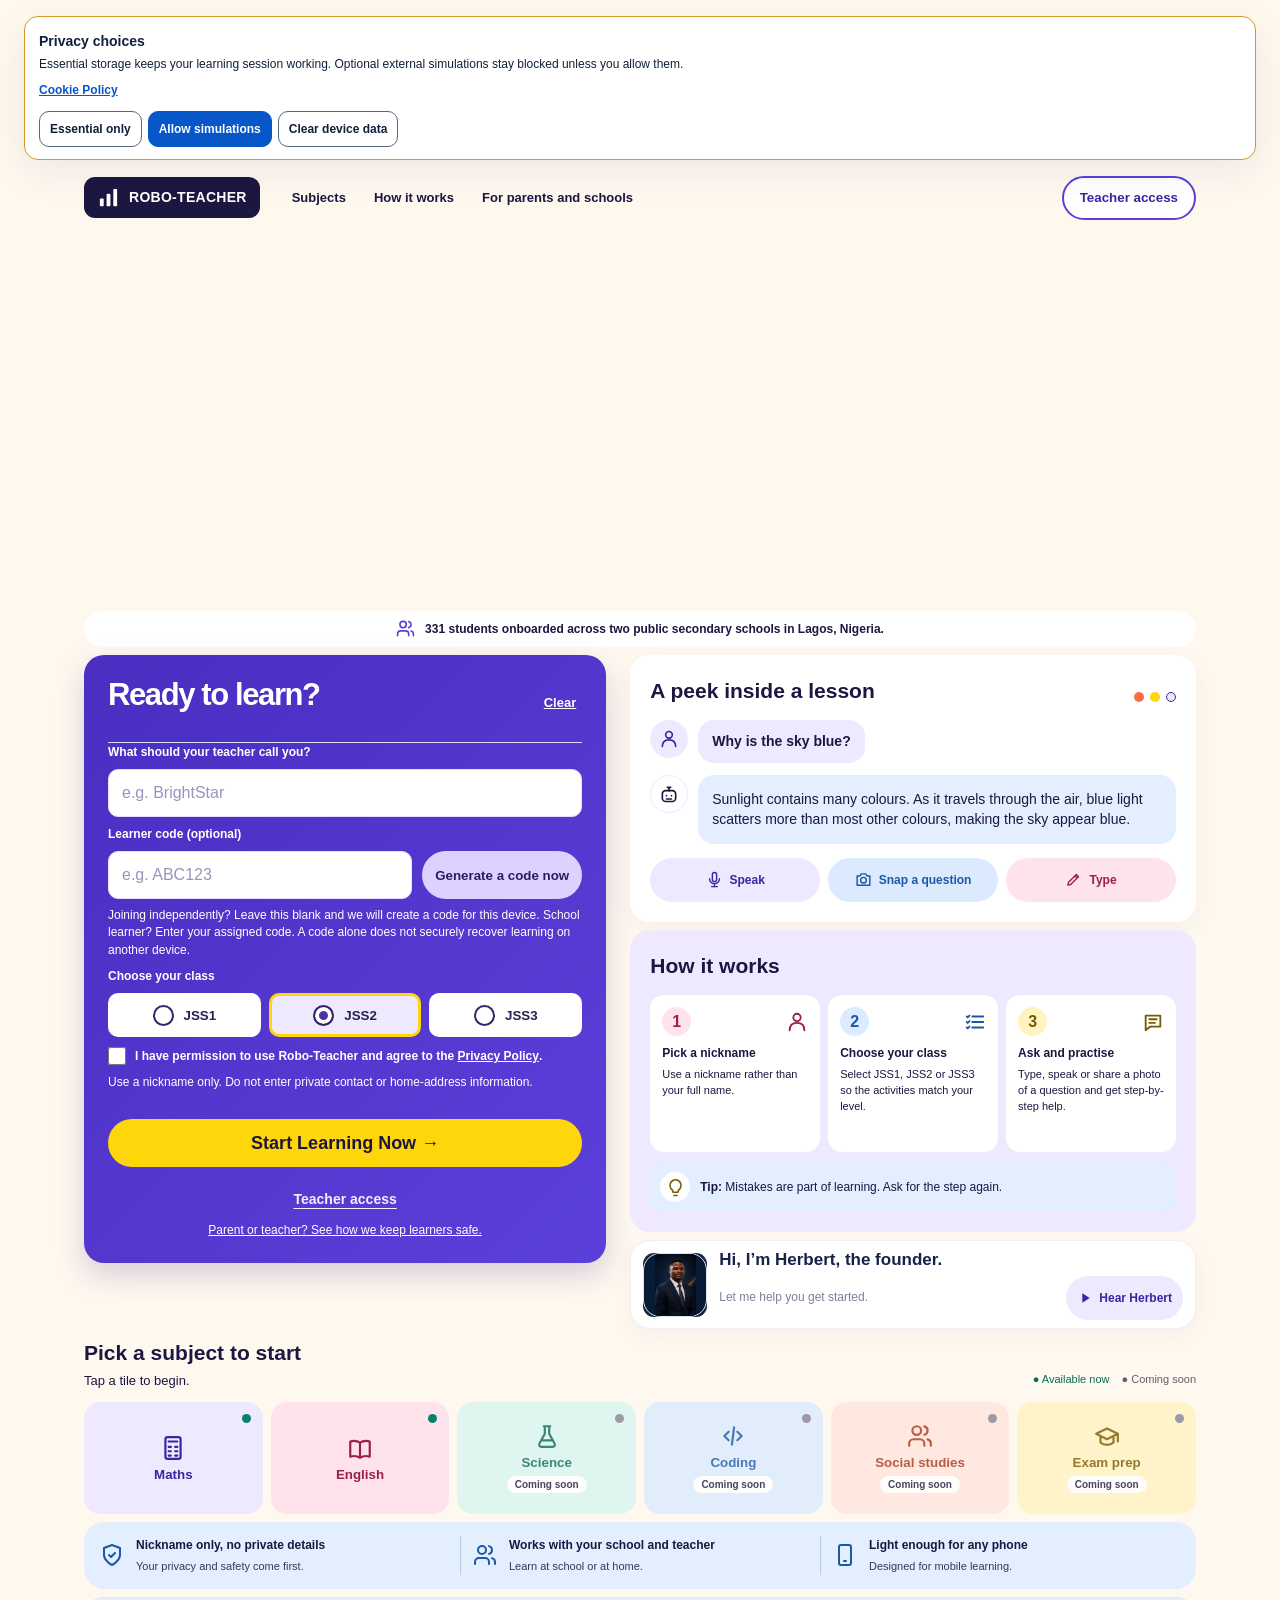
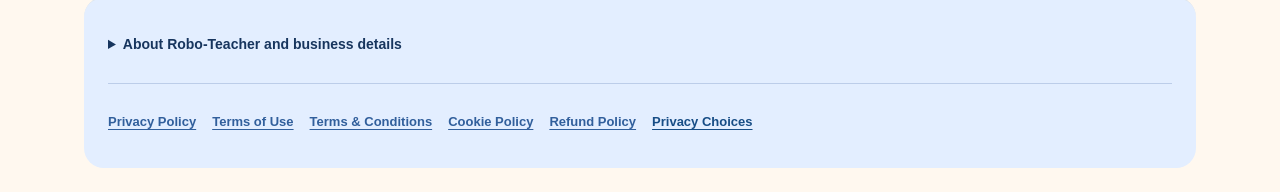
==== classroom/index.html @ 8363b8ec "Expose teacher portrait visibility and voice status to assistive technology" ====
<!doctype html>
<html lang="en">
<head>
  <meta charset="utf-8" />
  <meta name="viewport" content="width=device-width,initial-scale=1" />
  <title>Robo-Teacher Classroom</title>
  <link rel="stylesheet" href="/classroom/styles.css?v=20261116-maths-gesture-topics" />
  <link rel="stylesheet" href="/classroom/classroom2.css?v=20261030-mobile-classroom1" />
  <link rel="stylesheet" href="/classroom/pitch-edition.css?v=20261028-12" />
  <link rel="stylesheet" href="/classroom/option1-landing.css?v=20261030-classroom-screen1" />
</head>
<body>
  <main class="app-shell">
    <header class="brandbar">
      <div class="brandmark" aria-label="Robo-Teacher logo">
        <img class="brand-logo" src="/classroom/assets/robo-teacher-logo.png" alt="Robo-Teacher — AI-Powered Learning for Everyone" />
        <div class="pitch-header-copy"><small>Welcome</small><strong>Your personal<br>AI teacher</strong></div>
      </div>
      <span class="version">Your personal AI classroom</span>
    </header>

    <section id="welcome" class="screen welcome-screen">
      <nav class="new-nav" aria-label="Main navigation"><div class="r1-nav-left"><a class="new-brand" href="#welcome"><svg viewBox="0 0 24 24" width="16" height="16" fill="none" stroke="currentColor" stroke-width="2" stroke-linecap="round" stroke-linejoin="round" aria-hidden="true"><rect x="3" y="13" width="4" height="8" rx="1" fill="white" stroke="none"/><rect x="10" y="8" width="4" height="13" rx="1" fill="white" stroke="none"/><rect x="17" y="3" width="4" height="18" rx="1" fill="white" stroke="none"/></svg><span>ROBO-TEACHER</span></a><div class="new-links"><a href="#subjects">Subjects</a><a href="#how-it-works">How it works</a><a href="#family-safety">For parents and schools</a></div></div><button type="button" id="newTeacherAccess">Teacher access</button></nav>
      <div class="welcome-intro approved-banner-only">
        <picture class="approved-multilingual-banner">
          <source media="(max-width: 767px)" srcset="/classroom/images/hero-mobile.webp?v=11eb4ab" type="image/webp" />
          <img src="/classroom/images/hero.webp?v=11eb4ab" width="1920" height="647" loading="eager" fetchpriority="high" decoding="async" alt="Robo-Teacher: Welcome, Ẹ káàbọ̀, Barka da zuwa, Nnọọ. Big ideas. Small steps. A smiling Nigerian girl holding books with six learning subjects and the Lagos skyline." />
        </picture>
      </div>
      <p class="impact-proof"><svg viewBox="0 0 24 24" width="16" height="16" fill="none" stroke="currentColor" stroke-width="2" stroke-linecap="round" stroke-linejoin="round" aria-hidden="true"><path d="M16 21v-2a4 4 0 0 0-4-4H6a4 4 0 0 0-4 4v2m7-10a4 4 0 1 0 0-8 4 4 0 0 0 0 8m13 10v-2a4 4 0 0 0-3-3.87M16 3.13a4 4 0 0 1 0 7.75"/></svg> <span>331 students onboarded across two public secondary schools in Lagos, Nigeria.</span></p>
      <div class="pitch-left-column">
      <div class="welcome-copy">
        <p class="eyebrow pitch-onboarding-kicker">LET’S GET STARTED</p>
        <div class="speech-card">
          <div class="pitch-form-heading"><h2>Ready to learn?</h2><button id="pitchClearButton" type="button">Clear</button></div>

          <div class="learner-onboarding">
            <label for="learnerNickname">What should your teacher call you?</label>
            <input id="learnerNickname" maxlength="30" autocomplete="nickname" placeholder="e.g. BrightStar" />
            <label for="learnerCode">Learner code (optional)</label>
            <div class="learner-code-row"><input id="learnerCode" maxlength="24" autocomplete="off" autocapitalize="characters" placeholder="e.g. ABC123" /><button id="generateLearnerCode" type="button">Generate a code now</button></div>
            <small class="learner-code-help">Joining independently? Leave this blank and we will create a code for this device. School learner? Enter your assigned code. A code alone does not securely recover learning on another device.</small>
            <label for="learnerClass">Choose your class</label>
            <select id="learnerClass">
              <option value="JSS1">JSS1</option>
              <option value="JSS2" selected>JSS2</option>
              <option value="JSS3">JSS3</option>
            </select>
            <div class="pitch-class-choices" role="group" aria-label="Choose your class"><button type="button" data-class-choice="JSS1">JSS1</button><button type="button" data-class-choice="JSS2">JSS2</button><button type="button" data-class-choice="JSS3">JSS3</button></div>
            <div class="learner-consent compact-consent">
              <input id="learnerConsent" type="checkbox" />
              <label for="learnerConsent">I have permission to use Robo-Teacher and agree to the <a href="/classroom/privacy.html" target="_blank" rel="noopener">Privacy Policy</a>.</label>
            </div>
            <small class="privacy-helper">Use a nickname only. Do not enter private contact or home-address information.</small>
            <button id="clearOnboarding" type="button" class="secondary-clear subtle-clear hidden">Clear</button>
            <p id="onboardingError" class="onboarding-error hidden" role="alert"></p>
          </div>
        </div>
        <div class="welcome-actions"><button id="startLearning" class="primary">Start Learning Now →</button><button id="resumeLearning" class="resume-learning hidden" type="button">Continue previous lesson →</button><button id="showTeacherLogin" class="teacher-entry" type="button">Teacher access</button></div>
        <div id="teacherLogin" class="teacher-login hidden">
          <label for="teacherAccessKey">Private teacher access key</label>
          <div><input id="teacherAccessKey" type="password" autocomplete="current-password" placeholder="Enter private key" /><button id="openTeacherDashboard" type="button">Open Dashboard →</button></div>
          <p id="teacherLoginError" class="onboarding-error hidden" role="alert"></p>
        </div>
        <p class="parent-link"><a href="/classroom/privacy.html">Parent or teacher? See how we keep learners safe.</a></p>
      </div>
      </div>
      <div class="new-right-column"><section class="lesson-peek" aria-labelledby="peekTitle"><div class="peek-heading"><h2 id="peekTitle">A peek inside a lesson</h2><span class="peek-window-dots" aria-hidden="true"><i></i><i></i><i></i></span></div><div class="peek-chat-line"><span class="peek-avatar peek-student" aria-hidden="true"><svg viewBox="0 0 24 24" width="20" height="20" fill="none" stroke="currentColor" stroke-width="2" stroke-linecap="round" stroke-linejoin="round" aria-hidden="true"><circle cx="12" cy="7" r="4"/><path d="M4 21c0-5 3-8 8-8s8 3 8 8"/></svg></span><div class="peek-question">Why is the sky blue?</div></div><div class="peek-chat-line"><span class="peek-avatar peek-robot" aria-hidden="true"><svg viewBox="0 0 24 24" width="20" height="20" fill="none" stroke="currentColor" stroke-width="2" stroke-linecap="round" stroke-linejoin="round" aria-hidden="true"><rect x="4" y="8" width="16" height="13" rx="4"/><path d="M12 8V4m-2 0h4M9 14h.01M15 14h.01M9 18h6"/></svg></span><div class="peek-answer">Sunlight contains many colours. As it travels through the air, blue light scatters more than most other colours, making the sky appear blue.</div></div><div class="peek-actions"><button type="button" data-lesson-action="speak"><svg viewBox="0 0 24 24" width="20" height="20" fill="none" stroke="currentColor" stroke-width="2" stroke-linecap="round" stroke-linejoin="round" aria-hidden="true"><rect x="9" y="2" width="6" height="13" rx="3"/><path d="M5 11a7 7 0 0 0 14 0M12 18v4m-4 0h8"/></svg> Speak</button><button type="button" data-lesson-action="snap"><svg viewBox="0 0 24 24" width="20" height="20" fill="none" stroke="currentColor" stroke-width="2" stroke-linecap="round" stroke-linejoin="round" aria-hidden="true"><path d="M3 7h4l2-3h6l2 3h4v13H3z"/><circle cx="12" cy="13" r="4"/></svg> Snap a question</button><button type="button" data-lesson-action="type"><svg viewBox="0 0 24 24" width="20" height="20" fill="none" stroke="currentColor" stroke-width="2" stroke-linecap="round" stroke-linejoin="round" aria-hidden="true"><path d="M4 20l4-1 11-11-3-3L5 16zM14 7l3 3"/></svg> Type</button></div><p id="peekStatus" role="status" aria-live="polite" class="visually-hidden"></p></section>
      <section class="how-compact" id="how-it-works" aria-labelledby="howTitle"><h2 id="howTitle">How it works</h2><div class="how-cards"><div><div class="how-step-icons"><b>1</b><svg viewBox="0 0 24 24" width="20" height="20" fill="none" stroke="currentColor" stroke-width="2" stroke-linecap="round" stroke-linejoin="round" aria-hidden="true"><circle cx="12" cy="7" r="4"/><path d="M4 21c0-5 3-8 8-8s8 3 8 8"/></svg></div><strong>Pick a nickname</strong><p>Use a nickname rather than your full name.</p></div><div><div class="how-step-icons"><b>2</b><svg viewBox="0 0 24 24" width="20" height="20" fill="none" stroke="currentColor" stroke-width="2" stroke-linecap="round" stroke-linejoin="round" aria-hidden="true"><path d="M9 6h12M9 12h12M9 18h12M3 6l1 1 2-2M3 12l1 1 2-2M3 18l1 1 2-2"/></svg></div><strong>Choose your class</strong><p>Select JSS1, JSS2 or JSS3 so the activities match your level.</p></div><div><div class="how-step-icons"><b>3</b><svg viewBox="0 0 24 24" width="20" height="20" fill="none" stroke="currentColor" stroke-width="2" stroke-linecap="round" stroke-linejoin="round" aria-hidden="true"><path d="M4 5h16v12H9l-5 4zM8 9h8M8 13h6"/></svg></div><strong>Ask and practise</strong><p>Type, speak or share a photo of a question and get step-by-step help.</p></div></div><p class="how-tip"><span class="how-bulb"><svg viewBox="0 0 24 24" width="20" height="20" fill="none" stroke="currentColor" stroke-width="2" stroke-linecap="round" stroke-linejoin="round" aria-hidden="true"><path d="M9 18h6M10 22h4M8 15a7 7 0 1 1 8 0l-1 3H9z"/></svg></span><span><strong>Tip:</strong> Mistakes are part of learning. Ask for the step again.</span></p></section><div id="founderPanel" class="founder-panel avatar-rig student-first-founder-panel">
        <div class="student-welcome-photo" aria-label="Real Robo-Teacher classroom demonstration">
          <img src="/classroom/assets/real-students-classroom-welcome.jpg" alt="Students taking part in a Robo-Teacher classroom demonstration" loading="eager" decoding="async" />
          <span class="student-photo-caption">Real learners. Real classrooms.</span>
        </div>
        <div class="founder-introduction"><div class="founder-avatar-stage avatar-stage">
          <img class="founder-avatar" src="/classroom/assets/herbert-stephen-founder.jpg" data-founder-src="images/herbert.webp" alt="Herbert Stephen, founder of Robo-Teacher" loading="lazy" width="64" height="64" />
          <img class="founder-avatar avatar-speaking-frame" src="/classroom/assets/herbert-stephen-founder-speaking.jpg" alt="" aria-hidden="true" />
          <img class="founder-avatar avatar-head-motion founder-head-motion" src="/classroom/assets/herbert-stephen-founder.jpg" alt="" aria-hidden="true" />
          <img class="founder-avatar avatar-head-motion avatar-head-speaking founder-head-motion" src="/classroom/assets/herbert-stephen-founder-speaking.jpg" alt="" aria-hidden="true" />
        </div>
        <div class="founder-introduction-copy"><strong>Hi, I’m Herbert, the founder.</strong><p>Let me help you get started.</p><button id="hearFounder" class="founder-voice" type="button"><svg viewBox="0 0 24 24" width="16" height="16" fill="none" stroke="currentColor" stroke-width="2" stroke-linecap="round" stroke-linejoin="round" aria-hidden="true"><path d="m8 5 11 7-11 7V5Z" fill="currentColor" stroke="none"/></svg><span>Hear Herbert</span></button></div></div>
      </div>
      </div>
      <section id="subjects" class="subject-section" aria-labelledby="subjectTitle"><h2 id="subjectTitle">Pick a subject to start</h2><p>Tap a tile to begin. <span class="subject-legend"><span>● Available now</span><span>● Coming soon</span></span></p><div class="subject-grid" id="subjectGrid"></div></section>
      <section id="family-safety" class="trust-row"><div class="trust-item"><svg viewBox="0 0 24 24" width="23" height="23" fill="none" stroke="currentColor" stroke-width="2" stroke-linecap="round" stroke-linejoin="round" aria-hidden="true"><path d="M12 22s8-4 8-10V5l-8-3-8 3v7c0 6 8 10 8 10z"/><path d="m9 12 2 2 4-4"/></svg><span><strong>Nickname only, no private details</strong><p>Your privacy and safety come first.</p></span></div><div class="trust-item"><svg viewBox="0 0 24 24" width="23" height="23" fill="none" stroke="currentColor" stroke-width="2" stroke-linecap="round" stroke-linejoin="round" aria-hidden="true"><path d="M16 21v-2a4 4 0 0 0-4-4H6a4 4 0 0 0-4 4v2m7-10a4 4 0 1 0 0-8 4 4 0 0 0 0 8m13 10v-2a4 4 0 0 0-3-3.87M16 3.13a4 4 0 0 1 0 7.75"/></svg><span><strong>Works with your school and teacher</strong><p>Learn at school or at home.</p></span></div><div class="trust-item"><svg viewBox="0 0 24 24" width="23" height="23" fill="none" stroke="currentColor" stroke-width="2" stroke-linecap="round" stroke-linejoin="round" aria-hidden="true"><rect x="6" y="2" width="12" height="20" rx="2"/><path d="M11 18h2"/></svg><span><strong>Light enough for any phone</strong><p>Designed for mobile learning.</p></span></div></section>
      <div class="mobile-start-bar"><button type="button" id="mobileStartButton">Start Learning Now →</button></div>

    </section>

    <section id="classroom" class="screen classroom-screen hidden">
      <aside id="teacherPanel" class="teacher-panel avatar-rig" data-voice-gender="female">
        <div class="teacher-toolbar">
          <strong>Your AI Teacher</strong>
          <div class="teacher-actions">
            <span id="teacherVoiceStatus" class="teacher-voice-status" role="status" aria-atomic="true">Ready</span>
            <details class="voice-settings"><summary>Voice settings</summary><div class="voice-settings-options">
            <select id="teacherSpeed" class="teacher-speed" aria-label="Teacher speaking speed"><option value="slower">Slower</option><option value="normal" selected>Normal speed</option><option value="faster">Faster</option></select>
            <select id="teacherVolume" class="teacher-volume" aria-label="Teacher volume"><option value="mute">Mute</option><option value="low">Low volume</option><option value="normal" selected>Normal volume</option><option value="high">High volume</option></select>
            <button id="voiceHelpToggle" class="icon-button voice-help-toggle" type="button" aria-label="Show voice commands" aria-expanded="false">Commands</button>
            <button id="handsFreeToggle" class="icon-button hands-free-toggle" type="button" aria-label="Enable wake-word teaching" aria-pressed="false">Wake-word</button>
            <button id="teacherMotion" class="icon-button" type="button" aria-pressed="true">Gesture motion</button>
            </div></details>
            <button id="readAnswer" class="icon-button read-answer" type="button" aria-label="Read the current answer aloud" disabled><span>Read answer</span></button>
            <button id="toggleTeacher" class="icon-button" aria-controls="teacherPortrait" type="button" aria-label="Minimize teacher" aria-expanded="true">Hide teacher</button>
          </div>
          <p id="handsFreeHeard" class="hands-free-heard hidden" aria-live="polite"></p>
          <section id="handsFreeHelp" class="hands-free-help hidden" aria-labelledby="handsFreeHelpTitle"><strong id="handsFreeHelpTitle">Voice commands</strong><ul id="handsFreeHelpList"></ul></section>
        </div>
        <div id="teacherPortrait" class="teacher-portrait">
          <div class="teacher-avatar-stage avatar-stage">
            <img class="teacher-avatar" src="/classroom/assets/ai-teacher-face.jpg" alt="Robo-Teacher AI Mathematics teacher" />
            <img class="teacher-avatar avatar-speaking-frame" src="/classroom/assets/ai-teacher-face-speaking.jpg" alt="" aria-hidden="true" />
            <img class="teacher-avatar avatar-head-motion teacher-head-motion" src="/classroom/assets/ai-teacher-face.jpg" alt="" aria-hidden="true" />
            <img class="teacher-avatar avatar-head-motion avatar-head-speaking teacher-head-motion" src="/classroom/assets/ai-teacher-face-speaking.jpg" alt="" aria-hidden="true" />
          </div>
        </div>
        <div class="teacher-presenting-pose" aria-hidden="true">
          <img class="presenter-body" src="/classroom/assets/teacher-presenting.png" alt="" loading="lazy" decoding="async" />
          <img class="presenter-arm" src="/classroom/assets/teacher-presenting.png" alt="" loading="lazy" decoding="async" />
        </div>
        <div id="teacherCue" class="teacher-caption" data-state="ready">Ready to guide you step by step</div>
      </aside>

      <section class="learning-area">
        <div class="lesson-header">
          <div><p id="learnerIdentity" class="eyebrow">ROBO-TEACHER CLASSROOM</p><h2>What would you like to learn today?</h2><p id="learningStatus" class="learning-status" aria-live="polite">Ready to learn</p></div>
          <div class="lesson-actions"><select id="language" aria-label="Teaching language"><option value="English">English</option><option value="Yoruba">Yorùbá</option><option value="Igbo">Igbo</option><option value="Hausa">Hausa</option></select><button id="subjectsButton" type="button" aria-expanded="false" aria-controls="subjectLearning">Subjects</button><button id="changeLearner" type="button">Change learner</button></div>
        </div>
        <div id="canvas" class="teaching-canvas">
          <section id="subjectLearning" class="subject-learning hidden" aria-labelledby="subjectTitle">
            <p class="practice-kicker">SUBJECT TEACHING · EARLY ACCESS</p><h3 id="subjectTitle">English and Basic Science</h3>
            <p>Ask by text, recording or image. AI-guided teaching currently supports JSS1–JSS3 here. Curriculum-mapped practice, diagnostics and progress still cover Mathematics.</p>
            <label for="teachingSubject">Teaching subject</label><select id="teachingSubject"><option>English Language</option><option>Basic Science</option></select>
            <p id="subjectStatus" role="status">Choose a subject and ask a question.</p><div id="subjectMessages" class="subject-messages" aria-live="polite"></div>
            <form id="subjectForm"><div class="subject-actions"><button id="subjectReadingStarter" type="button" hidden>Try reading practice</button></div><label for="subjectQuestion">Your question</label><textarea id="subjectQuestion" rows="3" maxlength="1200" placeholder="What would you like your teacher to explain?"></textarea><div class="subject-actions"><button id="subjectSend" type="submit">Ask teacher</button><button id="subjectMic" type="button">Record question</button><button id="subjectUpload" type="button">Upload question</button></div></form>
            <input id="subjectFile" type="file" class="visually-hidden" accept="image/jpeg,image/png,image/webp,audio/webm,audio/mp4,audio/ogg,audio/wav,audio/mpeg" />
            <div class="subject-actions"><button id="subjectRead" type="button" disabled>Read subject answer</button><button id="subjectStop" type="button">Stop voice</button><button id="subjectBack" type="button">Back to Maths</button></div>
          </section>
          <div id="canvasEmpty" class="canvas-empty"><strong>Let’s work through it together</strong><p>Start your lesson above, or type, speak, or upload a Maths problem.</p><div class="canvas-entry-actions"><button type="button" data-classroom-action="question">Type a question</button><button type="button" data-classroom-action="micButton">Speak a question</button><button type="button" data-classroom-action="uploadButton">Upload a problem</button><button id="simpleEquationsExample" type="button">Try a simple equations example (English)</button></div></div>
          <div id="canvasWork" class="canvas-work hidden">
            <img id="problemPreview" alt="Learner's Maths problem" />
            <div><div class="canvas-result-toolbar"><span id="canvasStatus" class="canvas-status">Image ready</span><span id="teachingStageMode" class="teaching-stage-mode">Lesson</span><span id="teachingMemoryStatus" class="teaching-memory-status">Learning your pace</span><button id="autoTeachToggle" type="button" class="auto-teach-toggle" aria-pressed="false">Auto Teach: Off</button><button id="backToWhiteboard" type="button" class="back-to-board hidden">← Back to Whiteboard</button></div><div id="canvasAnswer" class="canvas-answer"></div><nav id="lessonDirector" class="lesson-director hidden" aria-label="Lesson steps"><div class="lesson-progress"><strong id="lessonStepLabel">Step 1 of 1</strong><div id="lessonStepTrack" class="lesson-step-track" aria-hidden="true"></div></div><p id="lessonChoreographyHint" class="lesson-choreography-hint" aria-live="polite"></p><p id="lessonPauseNotice" class="lesson-pause-notice hidden" aria-live="polite"></p><div class="lesson-stage-actions" aria-label="Teaching options for this step"><button id="showStepVisual" type="button">Show step visual</button><button id="watchStepExample" type="button">Watch step example</button><button id="checkStepUnderstanding" type="button">Check this step</button></div><div class="lesson-controls"><button id="previousLessonStep" type="button">← Previous</button><button id="nextLessonStep" type="button" class="lesson-primary">Next →</button><button id="replayLessonStep" type="button">Replay step</button><button id="askLessonQuestion" type="button" class="lesson-question">Ask about this step</button><button id="returnToLesson" type="button" class="hidden">Return to previous lesson</button><button id="endLesson" type="button">End lesson</button></div></nav></div>
          </div>
          <aside id="canvasVoiceAvatar" class="canvas-voice-avatar avatar-rig hidden" aria-label="AI teacher speaking">
            <div class="canvas-avatar-stage avatar-stage">
              <img src="/classroom/assets/ai-teacher-face.jpg" alt="Your AI teacher" />
              <img class="avatar-speaking-frame" src="/classroom/assets/ai-teacher-face-speaking.jpg" alt="" aria-hidden="true" />
            </div>
            <span>Speaking</span>
          </aside>
          <section id="understandingArea" class="understanding-area hidden" aria-labelledby="understandingQuestion">
            <span class="practice-kicker">CHECK MY UNDERSTANDING</span>
            <h3 id="understandingQuestion"></h3>
            <form id="understandingForm"><div id="understandingChoices" class="understanding-choices"></div><button type="submit" class="practice-primary">Check my answer</button></form>
            <p id="understandingFeedback" class="practice-feedback hidden" aria-live="polite"></p>
            <button id="closeUnderstanding" type="button">Return to lesson</button>
          </section>
          <section id="visualArea" class="visual-area hidden" aria-labelledby="visualTitle"><span class="practice-kicker">VISUAL TEACHING MODE</span><h3 id="visualTitle"></h3><div id="visualGraphic" class="visual-graphic"></div><p id="visualCaption"></p><button id="closeVisual" type="button">Return to explanation</button></section>
          <section id="mediaArea" class="media-area hidden" aria-labelledby="mediaTitle"><button id="closeMedia" class="exit-media" type="button" aria-label="Exit simulation and return to the lesson">← Exit simulation</button><span class="practice-kicker">WATCH AND EXPLORE</span><h3 id="mediaTitle"></h3><iframe id="mediaFrame" class="hidden" title="Interactive Maths example" loading="lazy" referrerpolicy="no-referrer" sandbox="allow-scripts allow-same-origin allow-forms allow-pointer-lock" allow="fullscreen"></iframe><div id="mediaReplay" class="media-replay hidden"></div><p id="mediaSource"></p></section>
          <div id="whiteboardArea" class="whiteboard-area hidden">
            <div class="whiteboard-toolbar" aria-label="Whiteboard drawing tools">
              <button id="penTool" type="button" class="active">Pen</button>
              <button id="eraserTool" type="button">Eraser</button>
              <button id="clearBoard" type="button">Clear</button>
              <span class="whiteboard-hint">Write a Maths problem or show your working</span>
              <button id="closeBoard" type="button">Close</button>
              <button id="submitBoard" type="button" class="ask-board">Ask Teacher →</button>
            </div>
            <canvas id="whiteboard" width="1200" height="600" aria-label="Interactive Maths whiteboard"></canvas>
          </div>
          <section id="practiceArea" class="practice-area hidden" aria-labelledby="practiceTitle">
            <div id="practiceSetup" class="practice-setup">
              <p class="practice-kicker">PRACTICE MODE</p>
              <h3 id="practiceTitle">Choose what you want to practise</h3>
              <p id="practiceClassSummary" class="practice-class-summary">Showing JSS2 Mathematics topics</p>
              <div class="practice-selectors">
                <label>Practice class<select id="practiceClass"><option>JSS1</option><option selected>JSS2</option><option>JSS3</option></select></label>
                <label>School term<select id="practiceTerm"><option>First Term</option><option>Second Term</option><option>Third Term</option></select></label>
                <label>Topic<select id="practiceTopic"><option>Standard Form</option></select></label>
                <label>Difficulty<select id="practiceDifficulty"><option value="Auto" selected>Auto (Recommended)</option><option>Easy</option><option>Medium</option><option>Challenge</option></select></label>
                <label>Questions<select id="practiceCount"><option value="5">5 questions</option><option value="10">10 questions</option><option value="20">20 questions</option></select></label>
              </div>
              <p class="practice-class-summary">Auto uses your recent results in this topic. Two strong sessions move you up; two scores below 50% move you down.</p>
              <div class="practice-actions"><button id="startPractice" type="button" class="practice-primary">Start Practice →</button><button id="startDiagnostic" type="button">Take 10-Question Diagnostic</button></div>
            </div>
            <div id="practiceQuestion" class="practice-question hidden">
              <div class="practice-meta"><span id="practiceProgress">Question 1</span><strong id="practiceScore">Score: 0/0</strong></div>
              <p id="practiceContext" class="practice-context"></p>
              <h3 id="practicePrompt"></h3>
              <form id="practiceForm" class="practice-answer-form"><label class="field-label" for="practiceAnswer">Your answer</label><div class="inline-field"><input id="practiceAnswer" autocomplete="off" placeholder="Type your answer" /><button id="clearPracticeAnswer" type="button" class="secondary-clear">Clear</button><button type="submit">Check Answer</button></div></form>
              <div class="practice-actions"><button id="showHint" type="button">Show Hint</button><button id="nextPractice" type="button" class="hidden">Next Question →</button><button id="closePractice" type="button">Exit Practice</button></div>
              <p id="practiceFeedback" class="practice-feedback hidden" aria-live="polite"></p>
            </div>
            <div id="practiceResults" class="practice-results hidden">
              <p class="practice-kicker">SESSION COMPLETE</p>
              <h3>Practice results</h3>
              <div class="result-score"><strong id="resultPercentage">0%</strong><span id="resultScore">0 out of 5 correct</span></div>
              <p id="resultRecommendation" class="result-recommendation"></p>
              <div id="missedReview" class="missed-review"></div>
              <div class="practice-actions result-actions"><button id="practiceAgain" type="button" class="practice-primary">Practise Again</button><button id="viewProgressFromResults" type="button">View Progress</button><button id="changePracticeTopic" type="button">Change Topic</button><button id="exitPracticeResults" type="button">Exit Practice</button></div>
            </div>
          </section>
          <section id="dailyPlanArea" class="progress-area daily-plan-area hidden" aria-labelledby="dailyPlanTitle"><div class="progress-heading"><div><p class="practice-kicker">TODAY'S LEARNING PLAN</p><h3 id="dailyPlanTitle">Three focused steps</h3></div><button id="closeDailyPlan" type="button">Close</button></div><p class="daily-plan-intro">Revise what may be fading, strengthen one topic, then learn something new.</p><div id="dailyPlanLoading" class="progress-empty">Preparing today’s plan…</div><div id="dailyPlanList" class="daily-plan-list hidden"></div><p id="dailyPlanError" class="progress-empty error hidden"></p></section>
          <section id="myLessonsArea" class="progress-area my-lessons-area hidden" aria-labelledby="myLessonsTitle"><div class="progress-heading"><div><p class="practice-kicker">SAVED FOR LATER</p><h3 id="myLessonsTitle">My Lessons</h3></div><button id="closeMyLessons" type="button">Close</button></div><div id="lessonLibrary"><section id="lessonRecommendation" class="lesson-recommendation hidden" aria-live="polite"><div><span>REVISE NEXT</span><strong id="lessonRecommendationTitle"></strong><small id="lessonRecommendationReason"></small></div><button id="reviseRecommended" type="button">Start revision →</button></section><div class="lesson-library-tools"><label class="field-label" for="lessonSearch">Search saved lessons</label><input id="lessonSearch" type="search" placeholder="Search saved lessons" /><select id="lessonFilter" aria-label="Filter saved lessons"><option value="all">All lessons</option><option value="favourites">Favourites</option></select></div><p id="myLessonsEmpty" class="progress-empty">Save a useful explanation and it will appear here.</p><div id="myLessonsList" class="my-lessons-list"></div></div><section id="revisionPanel" class="revision-panel hidden" aria-labelledby="revisionTitle"><div class="revision-heading"><div><p class="practice-kicker">REVISION MODE</p><h3 id="revisionTitle">Lesson review</h3></div><strong id="revisionProgress">Question 1 of 3</strong></div><div class="revision-recap"><strong>Quick recap</strong><p id="revisionRecap"></p></div><form id="revisionForm"><fieldset><legend id="revisionQuestion">Preparing your question…</legend><div id="revisionChoices" class="revision-choices"></div></fieldset><button id="revisionSubmit" type="submit">Check answer</button></form><p id="revisionFeedback" class="revision-feedback" aria-live="polite"></p><div id="revisionResult" class="revision-result hidden"></div><div class="revision-actions"><button id="revisionNext" type="button" class="hidden">Next question →</button><button id="closeRevision" type="button">Exit revision</button></div></section></section>
          <section id="progressArea" class="progress-area hidden" aria-labelledby="progressTitle">
            <div class="progress-heading"><div><p class="practice-kicker">MY PROGRESS</p><h3 id="progressTitle">Learning dashboard</h3></div><button id="closeProgress" type="button">Close</button></div>
            <div id="progressLoading" class="progress-empty">Loading your progress…</div>
            <div id="progressEmpty" class="progress-empty hidden"><strong>Your progress starts here</strong><p>Complete a Practice Mode session to see scores, strengths and recommendations.</p><button id="emptyStartPractice" type="button" class="practice-primary">Start Practice →</button></div>
            <div id="progressDashboard" class="hidden">
              <div class="progress-stats"><article><span data-progress-label="sessions">Sessions</span><strong id="progressSessions">0</strong></article><article><span data-progress-label="questions">Questions</span><strong id="progressQuestions">0</strong></article><article><span data-progress-label="overall">Overall score</span><strong id="progressAverage">0%</strong></article><article><span data-progress-label="strongest">Strongest topic</span><strong id="progressStrongest">—</strong></article></div>
              <div class="progress-recommendation"><span data-progress-label="next">Recommended next step</span><strong id="progressRecommendation"></strong><button id="practiceRecommendation" type="button">Continue Learning →</button></div>
              <section class="learning-path-section" aria-labelledby="learningPathTitle"><div class="learning-path-heading"><div><span>PERSONALISED PLAN</span><h4 id="learningPathTitle">My Learning Path</h4></div><div class="learning-path-key"><span class="mastered">Mastered</span><span class="needs-practice">Needs practice</span></div></div><div id="learningPath" class="learning-path"></div></section>
              <div class="weekly-summary"><span data-progress-label="week">This week</span><strong id="weeklySessions">0 sessions</strong><strong id="weeklyQuestions">0 questions</strong><strong id="weeklyScore">0%</strong><em id="weeklyImprovement">Start practising to measure improvement.</em><div class="weekly-insights"><p><span data-progress-label="weekStrongest">Strongest this week</span><strong id="weeklyStrongest">—</strong></p><p><span data-progress-label="attention">Needs attention</span><strong id="weeklyFocus">—</strong></p></div><p id="weeklyNextAction" class="weekly-next-action"></p></div>
              <div class="progress-columns"><section><h4>Topic performance</h4><div id="progressTopics" class="topic-progress"></div></section><section><h4>Recent sessions</h4><div id="recentSessions" class="recent-sessions"></div></section></div>
              <p id="progressStorageNotice" class="progress-storage hidden">Your latest result is visible now, but permanent storage is temporarily unavailable.</p>
            </div>
          </section>
          <section id="teacherDashboard" class="progress-area hidden" aria-labelledby="teacherDashboardTitle"><div class="progress-heading"><div><p class="practice-kicker">TEACHER VIEW</p><h3 id="teacherDashboardTitle">Class performance</h3></div><div class="teacher-dashboard-actions"><label>Class<select id="teacherClass"><option>JSS1</option><option selected>JSS2</option><option>JSS3</option></select></label><button id="manageLearnerCodes" type="button">Manage learner codes</button><button id="openQaChecklist" type="button">QA checklist</button><button id="downloadTeacherReport" type="button">Download report</button><button id="closeTeacherDashboard" type="button">Close</button></div></div><div id="teacherDashboardContent" class="teacher-dashboard-content"></div></section>
          <section id="learnerCodeManager" class="progress-area learner-code-manager hidden" aria-labelledby="learnerCodeManagerTitle"><div class="progress-heading"><div><p class="practice-kicker">PRIVATE CLASS ROSTER</p><h3 id="learnerCodeManagerTitle">Manage learner codes</h3></div><div class="teacher-dashboard-actions"><button id="printLearnerCodes" type="button">Print</button><button id="downloadLearnerCodes" type="button">Download CSV</button><button id="closeLearnerCodes" type="button">Back to Teacher View</button></div></div><p class="teacher-privacy-note">Student names stay only in this browser. Print or download a backup before clearing browser data or changing devices.</p><form id="learnerCodeGenerator" class="learner-code-generator"><label>School prefix<input id="learnerCodePrefix" maxlength="8" value="ISE" pattern="[A-Za-z0-9-]+" /></label><label>Number of students<input id="learnerCodeCount" type="number" min="1" max="100" value="10" /></label><button type="submit">Generate codes</button></form><p id="learnerCodeManagerStatus" class="roster-status" aria-live="polite"></p><div id="learnerCodeRoster" class="learner-code-roster"></div></section>
          <section id="qaChecklist" class="progress-area hidden" aria-labelledby="qaTitle"><div class="progress-heading"><div><p class="practice-kicker">RELEASE READINESS</p><h3 id="qaTitle">Staging QA checklist</h3></div><div class="teacher-dashboard-actions"><button id="downloadQaReport" type="button">Download QA report</button><button id="closeQaChecklist" type="button">Back to Teacher View</button></div></div><div class="qa-summary"><article><span>Completed</span><strong id="qaCompleted">0/0</strong></article><article><span>Passed</span><strong id="qaPassed">0</strong></article><article><span>Release blockers</span><strong id="qaBlockers">0</strong></article></div><p id="qaReleaseStatus" class="teacher-recommendation"></p><div class="device-timing-check"><h4>Device load timings</h4><p>Reload the classroom on this device, then open Teacher → QA checklist to inspect that page load. These timings stay in this browser and do not measure tutoring responses.</p><button id="showDeviceTimings" type="button">Show device timings</button><pre id="deviceTimingOutput" aria-live="polite">No timings shown.</pre></div><div id="qaChecklistItems" class="qa-checklist-items"></div></section>
        </div>
        <div id="messages" class="messages" aria-live="polite">
          <div class="message teacher">Hello! I’m your Robo-Teacher. Ask me a Maths question and we’ll work through it together.</div>
        </div>
        <form id="chatForm" class="composer">
          <button id="uploadButton" type="button" class="tool" title="Upload image" aria-label="Upload Maths image">Upload</button>
          <input id="imageUpload" class="visually-hidden" type="file" accept="image/jpeg,image/png,image/webp" />
          <input id="cameraCapture" class="visually-hidden" type="file" accept="image/jpeg,image/png,image/webp" capture="environment" />
          <label class="visually-hidden" for="question">Ask your teacher a Maths question</label>
          <input id="question" autocomplete="off" placeholder="Ask your teacher a question…" />
          <button id="clearQuestion" type="button" class="tool" aria-label="Clear question">Clear</button>
          <button id="micButton" type="button" class="tool" title="Record voice question" aria-label="Start voice question">Voice</button>
          <button type="submit" class="send">Send</button>
        </form>
        <nav class="class-tools" aria-label="Classroom tools">
          <button id="dailyPlanButton" type="button" data-mode="today">Today</button><button id="bookmarkLesson" type="button">Save Lesson</button><button id="myLessonsButton" type="button" data-mode="lessons">My Lessons</button>
          <button id="chatButton" type="button" data-mode="chat" class="active" aria-current="page">Chat</button><button id="practiceButton" type="button" data-mode="practice">Practice</button><button id="progressButton" type="button" data-mode="progress">Progress</button><button id="teacherDashboardButton" type="button" data-mode="teacher">Teacher</button><button id="cameraButton" type="button">Camera</button><button id="simplifyButton" type="button">Explain Simpler</button><button id="visualButton" type="button">Show Visual</button><button id="mediaButton" type="button">Watch or Explore</button><button id="understandingButton" type="button">Check Understanding</button><button id="whiteboardButton" type="button" data-mode="whiteboard">Whiteboard</button><button id="languageButton" type="button">Language</button>
        </nav>
      </section>
    </section>
  </main>
  <footer class="legal-footer" aria-label="Legal and privacy information">
    <details id="businessDetails" class="business-details"><summary>About Robo-Teacher and business details</summary><div class="legal-footer-grid">
      <section aria-labelledby="footerProductTitle">
        <strong id="footerProductTitle" class="footer-title">Robo-Teacher</strong>
        <p>An educational technology product of <strong>Earlyon-Tech Brainery</strong>.</p>
        <p>CAC Business Name Registration No. <strong>6918751</strong> · Registered 28 March 2023.</p>
      </section>
      <section aria-labelledby="footerBusinessTitle">
        <strong id="footerBusinessTitle" class="footer-title">Earlyon-Tech Brainery</strong>
        <p>102 Ijede Road, Gbagba Bus-Stop, Ikorodu Town, Lagos State, Nigeria.</p>
        <p>Founder: Herbert Oluwafemi Stephen</p>
        <p><a href="mailto:oluwafemiherbert@gmail.com">oluwafemiherbert@gmail.com</a> · <a href="https://earlyon-tech-brainery.lovable.app" target="_blank" rel="noopener">Business website</a></p>
      </section>
    </div>
    </details>
    <nav class="legal-footer-links" aria-label="Legal links">
      <a href="/classroom/privacy.html">Privacy Policy</a>
      <a href="/classroom/terms-of-use.html">Terms of Use</a>
      <a href="/classroom/terms-and-conditions.html">Terms &amp; Conditions</a>
      <a href="/classroom/cookie-policy.html">Cookie Policy</a>
      <a href="/classroom/refund-policy.html">Refund Policy</a>
      <button id="privacyChoices" type="button" class="footer-link-button">Privacy Choices</button>
    </nav>
  </footer>
  <script>
    // Always begin with business details closed, including restored browser sessions.
    (() => {
      const closeBusinessDetails = () => {
        const details = document.getElementById("businessDetails");
        if (details) details.open = false;
      };
      closeBusinessDetails();
      window.addEventListener("pageshow", closeBusinessDetails);
    })();
  </script>
  <script src="/classroom/friendly_errors.js?v=20261106-subject-polish"></script>
  <script src="/classroom/compliance.js?v=20261006-privacy1"></script>
  <script src="/classroom/lesson_controller.js?v=20261103-subjects1"></script>
  <script src="/classroom/coordinate_graph.js?v=20261112-graph-reload"></script>
  <script src="/classroom/topic_video.js?v=20261105-directed-numbers"></script>
  <script src="/classroom/example_replay.js?v=20261103-handoff1"></script>
  <script src="/classroom/teacher_presence.js?v=20261116-maths-gesture-topics"></script>
  <script src="/classroom/geometry_visual.js?v=20261102-1"></script>
  <script src="/classroom/subject_teaching.js?v=20261107-reading-starter"></script>
  <script src="/classroom/app.js?v=20261117-read-answer-ownership"></script>
  <script src="/classroom/classroom2-workspace.js?v=20261023-1"></script>
  <script src="/classroom/pitch-edition.js?v=20261028-2" defer></script>
  <script src="/classroom/option1-landing.js?v=20261106-english-entry" defer></script>
</body>
</html>
---- classroom/styles.css ----
:root{--navy:#07162d;--panel:#0d2445;--panel2:#102c53;--gold:#d39a27;--blue:#0757c9;--text:#f7f9fc;--muted:#aebbd0;--line:#29466c;--green:#25d366}*{box-sizing:border-box}body{margin:0;background:radial-gradient(circle at 80% 0,#173f76 0,#08182f 35%,#040d1c 100%);color:var(--text);font-family:Inter,Segoe UI,Arial,sans-serif;min-height:100vh}.app-shell{width:min(1500px,100%);margin:auto;padding:24px}.brandbar{display:flex;align-items:center;justify-content:space-between;margin-bottom:24px}.brandmark{display:flex;gap:14px;align-items:center}.brandmark strong{display:block;letter-spacing:2px;font-size:20px}.brandmark small{display:block;color:var(--gold);font-size:10px;margin-top:4px}.bars{height:45px;display:flex;gap:5px;align-items:flex-end}.bars i{width:10px;border-radius:4px;background:#aeb6c3}.bars i:nth-child(1){height:22px}.bars i:nth-child(2){height:31px;background:white}.bars i:nth-child(3){height:43px;background:var(--gold)}.version{border:1px solid var(--line);border-radius:999px;padding:8px 14px;color:var(--muted);font-size:13px}.screen{min-height:78vh}.hidden{display:none!important}.welcome-screen{display:grid;grid-template-columns:minmax(320px,.9fr) minmax(380px,1.1fr);gap:50px;align-items:center}.founder-panel{position:relative}.avatar-placeholder{background:linear-gradient(145deg,#17345e,#0b1d38);border:1px solid var(--line);display:grid;place-items:center;color:#8095b3;overflow:hidden}.founder-avatar{height:610px;border-radius:34px}.founder-avatar span,.teacher-avatar span{padding:10px 14px;border-radius:999px;background:#07162dcc}.status{position:absolute;left:24px;bottom:24px;background:#073d2b;border:1px solid #168c5f;color:#6bf2ad;padding:10px 16px;border-radius:999px}.eyebrow{color:#67a6ff;letter-spacing:1.6px;font-size:12px;font-weight:700}.welcome-copy h1{font-size:clamp(42px,5vw,76px);line-height:1;margin:10px 0 24px}.welcome-copy h1 span{color:var(--gold)}.speech-card{background:#f8fafc;color:#10203a;border-radius:28px;padding:26px 30px;max-width:720px;box-shadow:0 20px 60px #0004}.speech-card h2{margin-top:0}.speech-card p{font-size:18px;line-height:1.6}.primary{margin-top:22px;background:linear-gradient(90deg,#1166e8,#2388ff);border:0;color:white;font-size:18px;font-weight:700;padding:18px 30px;border-radius:18px;cursor:pointer}.privacy-note{color:var(--muted);font-size:13px}.classroom-screen{display:grid;grid-template-columns:380px 1fr;gap:20px}.teacher-panel,.learning-area{background:#081a33cc;border:1px solid var(--line);border-radius:26px;padding:18px}.teacher-panel{transition:.25s}.teacher-panel.minimized{width:110px}.classroom-screen.teacher-min{grid-template-columns:110px 1fr}.teacher-panel.minimized .teacher-avatar,.teacher-panel.minimized .teacher-caption,.teacher-panel.minimized strong{display:none}.teacher-toolbar{display:flex;justify-content:space-between;align-items:center;margin-bottom:14px}.icon-button{background:#142d50;border:1px solid var(--line);color:white;border-radius:10px;padding:8px 10px;cursor:pointer}.teacher-avatar{height:520px;border-radius:22px}.teacher-caption{margin-top:12px;color:var(--muted);text-align:center}.lesson-header{display:flex;justify-content:space-between;gap:20px;align-items:center}.lesson-header h2{margin:4px 0 16px;font-size:28px}.lesson-header select{background:#102744;color:white;border:1px solid var(--line);padding:10px 14px;border-radius:10px}.teaching-canvas{min-height:300px;background:#f7f9fd;color:#12213b;border-radius:20px;padding:28px;display:grid;place-items:center}.canvas-empty{text-align:center;max-width:520px}.canvas-empty strong{font-size:24px}.canvas-empty p{color:#66758c}.messages{height:180px;overflow:auto;padding:15px 4px;display:flex;flex-direction:column;gap:10px}.message{max-width:78%;padding:12px 16px;border-radius:16px;line-height:1.45}.message.teacher{background:#17355e;align-self:flex-start}.message.student{background:#1c6ee8;align-self:flex-end}.composer{display:grid;grid-template-columns:auto 1fr auto auto;gap:8px}.composer input{background:#0c203d;border:1px solid var(--line);color:white;border-radius:14px;padding:14px;font-size:16px}.tool,.send,.class-tools button{border:1px solid var(--line);background:#102744;color:white;border-radius:12px;padding:11px 14px;cursor:pointer}.send{background:var(--blue);border-color:var(--blue);font-weight:700}.class-tools{display:flex;gap:8px;margin-top:12px;flex-wrap:wrap}.class-tools button{color:var(--muted)}@media(max-width:900px){.welcome-screen{grid-template-columns:1fr}.founder-avatar{height:420px}.classroom-screen,.classroom-screen.teacher-min{grid-template-columns:1fr}.teacher-panel{height:260px}.teacher-avatar{height:185px}.teacher-panel.minimized{width:auto;height:70px}.brandbar{align-items:flex-start;gap:10px}.version{display:none}}
.brand-logo{width:58px;height:58px;object-fit:contain;border-radius:13px;box-shadow:0 8px 24px #0005}.founder-avatar{display:block;width:100%;height:610px;object-fit:contain;object-position:center center;border:1px solid var(--line);border-radius:34px;box-shadow:0 24px 70px #0006;background:#0b1d38}@media(max-width:900px){.founder-avatar{height:420px;object-position:center center}.brand-logo{width:50px;height:50px}}.founder-panel{align-self:center}.founder-avatar{display:block;width:100%;height:auto!important;aspect-ratio:1023/1537;object-fit:fill!important;object-position:center!important;border:1px solid var(--line);border-radius:34px;box-shadow:0 24px 70px #0006;background:#0b1d38}@media(max-width:900px){.founder-avatar{height:auto!important;aspect-ratio:1023/1537;object-fit:fill!important}}
.visually-hidden{position:absolute!important;width:1px!important;height:1px!important;padding:0!important;margin:-1px!important;overflow:hidden!important;clip:rect(0,0,0,0)!important;white-space:nowrap!important;border:0!important}.canvas-work{width:100%;display:grid;grid-template-columns:minmax(180px,38%) 1fr;gap:24px;align-items:start}.canvas-work img{display:block;width:100%;max-height:320px;object-fit:contain;border-radius:14px;background:#e8edf5}.canvas-work>div{min-width:0}.canvas-status{display:inline-block;color:#075d45;background:#dff8ed;border:1px solid #a9e3ce;border-radius:999px;padding:7px 11px;font-size:12px;font-weight:700}.canvas-work p{white-space:pre-wrap;line-height:1.55;max-height:270px;overflow:auto}.tool:disabled,.class-tools button:disabled{opacity:.45;cursor:not-allowed}@media(max-width:700px){.canvas-work{grid-template-columns:1fr}.canvas-work img{max-height:260px}.canvas-work p{max-height:none}}
.teacher-avatar{display:block;width:100%;height:520px;object-fit:cover;object-position:center top;border:1px solid var(--line);border-radius:22px;background:#102c53}.canvas-work.text-only{grid-template-columns:1fr}.canvas-work.text-only img{display:none}.learning-area{display:flex;flex-direction:column;min-width:0;min-height:0}.teaching-canvas{min-height:260px;max-height:420px;overflow:auto;flex:none}.messages{height:220px;min-height:150px}.composer{position:relative;z-index:2;background:#081a33;padding-top:8px}.class-tools{position:relative;z-index:2}@media(max-width:900px){.teacher-avatar{height:185px}.teaching-canvas{max-height:none}.messages{height:240px}}
.canvas-answer{line-height:1.55;max-height:270px;overflow:auto;color:#12213b}.canvas-answer p{margin:0 0 1em;white-space:normal;max-height:none;overflow:visible}.canvas-answer p:last-child{margin-bottom:0}.canvas-answer strong{color:#07162d;font-weight:800}
.recording{background:#b42318!important;border-color:#f97066!important;color:#fff!important;box-shadow:0 0 0 4px #f0443833}.recording:hover{background:#912018!important}
.whiteboard-area{width:100%;align-self:stretch}.whiteboard-toolbar{display:flex;gap:8px;align-items:center;flex-wrap:wrap;margin-bottom:12px}.whiteboard-toolbar button{border:1px solid #b8c4d6;background:#eef2f8;color:#10203a;border-radius:10px;padding:9px 12px;font-weight:700;cursor:pointer}.whiteboard-toolbar button.active{background:#102c53;color:#fff;border-color:#102c53}.whiteboard-toolbar .ask-board{margin-left:auto;background:#0757c9;color:#fff;border-color:#0757c9}.whiteboard-hint{color:#66758c;font-size:13px}.whiteboard-area canvas{display:block;width:100%;height:auto;aspect-ratio:2/1;background:#fff;border:2px solid #cbd5e1;border-radius:14px;cursor:crosshair;touch-action:none}.whiteboard-toolbar button:disabled{opacity:.55;cursor:wait}@media(max-width:700px){.whiteboard-toolbar .ask-board{margin-left:0}.whiteboard-hint{width:100%;order:3}}
.canvas-result-toolbar{display:flex;align-items:center;justify-content:space-between;gap:12px;flex-wrap:wrap;margin-bottom:16px}.back-to-board{border:1px solid #0757c9;background:#eaf3ff;color:#0757c9;border-radius:10px;padding:8px 12px;font-weight:800;cursor:pointer}.back-to-board:hover{background:#dcecff}
.practice-feedback{white-space:pre-line}
.practice-results{width:100%}.result-score{display:flex;align-items:center;gap:18px;background:#eaf3ff;border:1px solid #b9d6ff;border-radius:16px;padding:18px;margin-bottom:15px}.result-score strong{display:grid;place-items:center;width:82px;height:82px;border-radius:50%;background:#0757c9;color:#fff;font-size:24px}.result-score span{font-size:18px;font-weight:800}.result-recommendation{background:#fff8df;border-left:4px solid #d39a27;border-radius:8px;padding:12px 14px;line-height:1.5}.missed-review{margin-top:18px}.missed-review h4{margin:0 0 10px}.missed-review article{background:#f4f7fb;border:1px solid #d9e1ec;border-radius:12px;padding:13px;margin-bottom:10px}.missed-review article p{white-space:pre-line;line-height:1.5;margin:8px 0 0;color:#46566d}.result-actions{margin-top:16px}.result-actions .practice-primary{border-color:#0757c9;background:#0757c9;color:#fff}@media(max-width:600px){.result-score{align-items:flex-start}.result-score strong{width:68px;height:68px;font-size:20px;flex:none}}
.practice-area{width:min(760px,100%);margin:auto}.practice-kicker{margin:0 0 7px;color:#0757c9;font-size:12px;font-weight:800;letter-spacing:1.4px}.practice-area h3{margin:0 0 20px;font-size:24px}.practice-selectors{display:grid;grid-template-columns:1fr 1fr;gap:14px;margin-bottom:18px}.practice-selectors label{display:grid;gap:7px;color:#46566d;font-size:13px;font-weight:800}.practice-selectors select,.practice-answer-form input{width:100%;border:1px solid #b8c4d6;background:#fff;color:#10203a;border-radius:11px;padding:12px;font-size:16px}.practice-primary,.practice-answer-form button{border:0;background:#0757c9;color:#fff;border-radius:11px;padding:12px 18px;font-weight:800;cursor:pointer}.practice-meta{display:flex;justify-content:space-between;gap:15px;color:#5b687c;font-size:14px;margin-bottom:14px}.practice-score{color:#075d45}.practice-context{margin:0 0 8px;color:#66758c;font-size:13px}.practice-question h3{font-size:25px;line-height:1.35}.practice-answer-form{display:grid;grid-template-columns:1fr auto;gap:9px}.practice-actions{display:flex;gap:9px;flex-wrap:wrap;margin-top:13px}.practice-actions button{border:1px solid #b8c4d6;background:#eef2f8;color:#10203a;border-radius:10px;padding:9px 12px;font-weight:700;cursor:pointer}.practice-actions #nextPractice{background:#075d45;border-color:#075d45;color:#fff}.practice-feedback{padding:13px 15px;border-radius:12px;line-height:1.5;margin:15px 0 0}.practice-feedback.correct{display:block;background:#dff8ed;border:1px solid #9ed9c2;color:#075d45}.practice-feedback.incorrect{display:block;background:#fff0ed;border:1px solid #f4b5aa;color:#8a251c}@media(max-width:600px){.practice-selectors{grid-template-columns:1fr}.practice-answer-form{grid-template-columns:1fr}.practice-question h3{font-size:21px}}
.practice-class-summary{margin:-12px 0 16px;padding:8px 11px;border-radius:9px;background:#eaf3ff;color:#0757c9;font-size:13px;font-weight:800}
.progress-area{width:100%;align-self:stretch}.progress-heading{display:flex;justify-content:space-between;align-items:flex-start;gap:16px;margin-bottom:18px}.progress-heading h3{margin:0;font-size:25px}.progress-heading>button{border:1px solid #b8c4d6;background:#eef2f8;color:#10203a;border-radius:10px;padding:9px 13px;font-weight:700;cursor:pointer}.progress-empty{text-align:center;padding:48px 20px;color:#66758c}.progress-empty strong{display:block;color:#10203a;font-size:22px}.progress-empty p{margin:9px auto 18px;max-width:480px}.progress-empty.error{color:#8a251c}.progress-stats{display:grid;grid-template-columns:repeat(4,1fr);gap:10px}.progress-stats article{background:#f1f6fc;border:1px solid #d6e1ef;border-radius:14px;padding:14px;min-width:0}.progress-stats span{display:block;color:#66758c;font-size:12px;font-weight:700;margin-bottom:7px}.progress-stats strong{display:block;color:#10203a;font-size:23px;white-space:nowrap;overflow:hidden;text-overflow:ellipsis}.progress-stats article:last-child strong{font-size:16px;line-height:1.45;white-space:normal}.progress-recommendation{display:grid;grid-template-columns:1fr auto;gap:4px 16px;align-items:center;margin:14px 0;background:#fff8df;border-left:4px solid #d39a27;border-radius:10px;padding:13px 15px}.progress-recommendation span{grid-column:1;color:#7a5a13;font-size:12px;font-weight:800;text-transform:uppercase;letter-spacing:.6px}.progress-recommendation strong{color:#47350f;line-height:1.45}.progress-recommendation button{grid-column:2;grid-row:1/3;border:0;background:#102c53;color:#fff;border-radius:10px;padding:10px 13px;font-weight:800;cursor:pointer}.progress-columns{display:grid;grid-template-columns:1.08fr .92fr;gap:18px}.progress-columns h4{margin:5px 0 10px;color:#10203a}.topic-progress,.recent-sessions{display:grid;gap:9px}.topic-progress article,.recent-sessions article{border:1px solid #d9e1ec;border-radius:11px;padding:10px 12px}.topic-progress article>div,.recent-sessions article{display:flex;justify-content:space-between;gap:12px;align-items:center}.topic-progress span,.recent-sessions span{color:#66758c;font-size:12px}.progress-track{height:7px;margin-top:8px!important;background:#e1e7ef;border-radius:999px;overflow:hidden}.progress-track i{display:block;height:100%;background:linear-gradient(90deg,#0757c9,#25a86b);border-radius:inherit}.recent-sessions strong,.recent-sessions span{display:block}.recent-sessions span{margin-top:3px}.recent-sessions b{color:#075d45;font-size:17px}.progress-storage{margin:14px 0 0;background:#fff0ed;color:#8a251c;border-radius:10px;padding:10px 12px;font-size:13px}@media(max-width:700px){.progress-stats{grid-template-columns:1fr 1fr}.progress-columns{grid-template-columns:1fr}.progress-recommendation{grid-template-columns:1fr}.progress-recommendation button{grid-column:1;grid-row:auto;margin-top:8px}.progress-stats strong{font-size:20px}}
.learning-path-section{margin:18px 0;padding:16px;background:#f6f9fd;border:1px solid #d6e1ef;border-radius:16px}.learning-path-heading{display:flex;align-items:flex-end;justify-content:space-between;gap:14px;margin-bottom:14px}.learning-path-heading>div>span{color:#0757c9;font-size:12px;font-weight:800;letter-spacing:.8px}.learning-path-heading h4{margin:3px 0 0;font-size:20px}.learning-path-key{display:flex;gap:12px;color:#66758c;font-size:12px}.learning-path-key span:before{content:'';display:inline-block;width:8px;height:8px;margin-right:5px;border-radius:50%;background:#25a86b}.learning-path-key .needs-practice:before{background:#d97706}.learning-path{display:grid;grid-template-columns:repeat(3,1fr);gap:12px}.learning-path>section{min-width:0}.learning-path h5{margin:0 0 8px;color:#46566d;font-size:14px}.learning-path-topics{display:grid;gap:7px}.learning-path-topic{display:flex;align-items:center;justify-content:space-between;gap:8px;min-width:0;padding:9px;background:#fff;border:1px solid #d9e1ec;border-left:4px solid #b8c4d6;border-radius:10px}.learning-path-topic>div{min-width:0}.learning-path-topic strong,.learning-path-topic span{display:block}.learning-path-topic strong{font-size:13px;line-height:1.35}.learning-path-topic span{margin-top:3px;color:#66758c;font-size:12px}.learning-path-topic button{flex:none;border:0;background:#eaf3ff;color:#0757c9;border-radius:8px;padding:7px 8px;font-size:12px;font-weight:800;cursor:pointer}.learning-path-topic.mastered{border-left-color:#25a86b}.learning-path-topic.needs-practice{border-left-color:#d97706}.learning-path-topic.recommended{border-color:#8dbdff;border-left:4px solid #0757c9;background:#eaf3ff}.learning-path-topic.recommended button{background:#0757c9;color:#fff}@media(max-width:850px){.learning-path{grid-template-columns:1fr}.learning-path-heading{align-items:flex-start;flex-direction:column}}

/* Student-test mobile and teacher voice refinements. */
.founder-avatar{height:min(660px,72vh)!important;aspect-ratio:2/3;object-fit:cover!important;object-position:center top!important}.teacher-actions{display:flex;align-items:center;gap:8px}.teacher-portrait{position:relative}.teacher-panel.minimized .teacher-portrait{display:none}.teacher-voice-status{position:absolute;left:12px;bottom:12px;padding:6px 10px;border-radius:999px;background:#07162ddd;border:1px solid #ffffff44;color:#fff;font-size:12px;font-weight:800}.read-answer:disabled{opacity:.5;cursor:not-allowed}.teacher-panel.speaking .teacher-avatar{animation:teacher-speaking 1.2s ease-in-out infinite;box-shadow:0 0 0 4px #25d36655}.teacher-panel.speaking .teacher-voice-status{background:#075d45}.tool,.send,.class-tools button,.icon-button,.lesson-header select{min-height:44px}button:focus-visible,input:focus-visible,select:focus-visible{outline:3px solid #67a6ff;outline-offset:2px}@keyframes teacher-speaking{0%,100%{transform:scale(1)}50%{transform:scale(1.012)}}@media(prefers-reduced-motion:reduce){.teacher-panel,.teacher-panel.speaking .teacher-avatar{transition:none;animation:none}}
@media(max-width:900px){.app-shell{padding:14px}.screen{min-height:0}.brandbar{margin-bottom:14px}.welcome-screen{gap:22px}.founder-panel{width:min(100%,360px);margin:auto}.founder-avatar{height:240px!important;aspect-ratio:16/10;border-radius:24px;object-position:center 22%!important}.status{left:14px;bottom:14px;padding:8px 12px}.welcome-copy{text-align:center}.welcome-copy h1{font-size:clamp(34px,9vw,52px);margin-bottom:16px}.speech-card{text-align:left;padding:20px;border-radius:20px}.primary{width:100%;min-height:52px}.classroom-screen,.classroom-screen.teacher-min{gap:12px}.teacher-panel{height:auto;display:grid;grid-template-columns:112px 1fr;grid-template-rows:auto 1fr;gap:0 14px;padding:12px;border-radius:20px}.teacher-toolbar{grid-column:2;margin:0}.teacher-portrait{grid-column:1;grid-row:1/3}.teacher-avatar{height:112px;border-radius:15px}.teacher-caption{grid-column:2;margin:8px 0 0;text-align:left;font-size:13px}.teacher-panel.minimized{display:block;height:auto;min-height:58px}.teacher-panel.minimized .teacher-toolbar{margin:0}.learning-area{padding:12px;border-radius:20px}.lesson-header{align-items:flex-start}.lesson-header h2{font-size:22px;margin-bottom:12px}.teaching-canvas{min-height:220px;padding:18px;border-radius:16px}.messages{height:clamp(150px,24vh,210px);min-height:150px}.class-tools{flex-wrap:nowrap;overflow-x:auto;padding:2px 0 7px;scrollbar-width:thin}.class-tools button{flex:0 0 auto;white-space:nowrap}.message{max-width:88%}}
@media(max-width:600px){.app-shell{padding:10px}.brand-logo{width:44px;height:44px}.brandmark{gap:9px}.brandmark strong{font-size:16px}.brandmark small{font-size:8px}.founder-avatar{height:205px!important}.speech-card p{font-size:16px}.teacher-panel{grid-template-columns:82px 1fr;gap:0 10px}.teacher-avatar{height:82px}.teacher-caption{font-size:12px}.teacher-voice-status{left:6px;bottom:6px;padding:4px 7px;font-size:10px}.learning-area{padding:10px}.lesson-header{gap:10px}.lesson-header h2{font-size:19px}.lesson-header select{max-width:112px;padding:8px}.teaching-canvas{min-height:190px;padding:14px}.canvas-empty strong{font-size:21px}.composer{grid-template-columns:44px minmax(0,1fr) 44px 62px}.composer input{min-width:0;padding:12px 10px}.tool,.send{padding:9px}.messages{height:160px}.class-tools{margin-top:8px}.practice-area h3,.progress-heading h3{font-size:21px}}
.learner-onboarding{display:grid;grid-template-columns:1fr 150px;gap:8px 12px;margin-top:18px;padding-top:17px;border-top:1px solid #d9e1ec}.learner-onboarding label{font-size:13px;font-weight:800;color:#34445c;align-self:end}.learner-onboarding input,.learner-onboarding select{width:100%;border:1px solid #aebbd0;border-radius:10px;background:#fff;color:#10203a;padding:11px 12px;font-size:16px}.learner-onboarding input{grid-column:1}.learner-onboarding label[for="learnerClass"]{grid-column:2;grid-row:1}.learner-onboarding select{grid-column:2;grid-row:2}.onboarding-error{grid-column:1/-1!important;margin:2px 0 0!important;color:#a1281c!important;font-size:13px!important}@media(max-width:600px){.learner-onboarding{grid-template-columns:1fr}.learner-onboarding label,.learner-onboarding input,.learner-onboarding select,.learner-onboarding label[for="learnerClass"]{grid-column:1;grid-row:auto}}
.teacher-entry{margin:22px 0 0 10px;border:1px solid #4b6283;background:#102744;color:#fff;font-size:16px;font-weight:750;padding:16px 22px;border-radius:16px;cursor:pointer}.teacher-login{max-width:720px;margin-top:14px;padding:16px;background:#eef4fb;color:#10203a;border:1px solid #bed0e6;border-radius:16px}.teacher-login label{display:block;font-size:13px;font-weight:800;margin-bottom:7px}.teacher-login>div{display:grid;grid-template-columns:1fr auto;gap:8px}.teacher-login input{min-width:0;border:1px solid #9caec6;border-radius:10px;padding:11px 12px;font-size:16px}.teacher-login button,.lesson-actions button{border:0;background:#102c53;color:#fff;border-radius:10px;padding:10px 13px;font-weight:800;cursor:pointer}.lesson-actions{display:flex;gap:8px;align-items:center}.lesson-actions button{white-space:nowrap;background:#17355e;border:1px solid var(--line)}@media(max-width:600px){.teacher-entry{width:100%;margin:10px 0 0}.teacher-login>div{grid-template-columns:1fr}.lesson-actions{align-items:stretch;flex-direction:column}.lesson-actions button{padding:8px 10px}}
.weekly-summary{display:grid;grid-template-columns:repeat(3,1fr);gap:8px;margin:14px 0;padding:14px;border:1px solid #d6e1ef;border-radius:12px;background:#f1f6fc;color:#10203a}.weekly-summary>span{grid-column:1/-1;color:#0757c9;font-size:12px;font-weight:800;text-transform:uppercase;letter-spacing:.7px}.weekly-summary strong{font-size:16px}.weekly-summary em{grid-column:1/-1;color:#66758c;font-size:13px;font-style:normal}@media(max-width:600px){.weekly-summary{grid-template-columns:1fr 1fr}.weekly-summary strong:last-of-type{grid-column:1/-1}}
.weekly-insights{grid-column:1/-1;display:grid;grid-template-columns:1fr 1fr;gap:10px;margin-top:4px}.weekly-insights p{margin:0;padding:10px;border-radius:9px;background:#fff}.weekly-insights span{display:block;margin-bottom:3px;color:#66758c;font-size:12px}.weekly-insights strong{font-size:14px}.weekly-next-action{grid-column:1/-1;margin:0;padding:10px 12px;border-left:4px solid #1782ff;border-radius:7px;background:#e2efff;font-size:14px}@media(max-width:600px){.weekly-insights{grid-template-columns:1fr}}
.teacher-dashboard-content{display:grid;gap:15px;width:100%}.teacher-privacy-note{padding:12px 14px;border-left:4px solid #0757c9;background:#eaf3ff;border-radius:8px;color:#34445c;line-height:1.5}
.learner-code-row{grid-column:1;display:grid;grid-template-columns:minmax(0,1fr) auto;gap:8px}.learner-code-row button{border:1px solid #0757c9;background:#eaf3ff;color:#0757c9;border-radius:10px;padding:8px 10px;font-weight:800;cursor:pointer}.learner-code-help{grid-column:1;color:#66758c;line-height:1.4}.teacher-learner-table{overflow-x:auto}.teacher-learner-table table{width:100%;border-collapse:collapse;background:#fff}.teacher-learner-table th,.teacher-learner-table td{padding:10px 12px;border-bottom:1px solid #d9e1ec;text-align:left;white-space:nowrap}.teacher-learner-table th{background:#eef4fb;color:#34445c;font-size:12px}.teacher-learner-table td{color:#10203a;font-size:14px}@media(max-width:600px){.learner-code-row,.learner-code-help{grid-column:1}.learner-code-row{grid-template-columns:1fr}.learner-code-row button{min-height:42px}}
.teacher-learner-heading{display:flex;justify-content:space-between;align-items:center;gap:12px}.teacher-learner-heading h4{margin:0}.teacher-learner-heading span{color:#66758c;font-size:13px;font-weight:800}.teacher-learner-tools{display:grid;grid-template-columns:minmax(180px,1fr) auto auto;gap:8px;margin:10px 0}.teacher-learner-tools input,.teacher-learner-tools select{min-height:42px;border:1px solid #b8c4d6;border-radius:9px;padding:8px 10px;background:#fff;color:#10203a}.teacher-learner-table tr.retired{opacity:.58}@media(max-width:650px){.teacher-learner-tools{grid-template-columns:1fr}.teacher-learner-heading{align-items:flex-start}}
.qa-summary{display:grid;grid-template-columns:repeat(3,1fr);gap:10px}.qa-summary article{padding:13px;border:1px solid #d6e1ef;border-radius:11px;background:#f7f9fc}.qa-summary span{display:block;color:#66758c;font-size:12px}.qa-summary strong{display:block;margin-top:4px;font-size:20px}.qa-checklist-items{display:grid;gap:12px}.qa-group{padding:14px;border:1px solid #d6e1ef;border-radius:12px;background:#fff}.qa-group h4{margin:0 0 10px}.qa-item{display:grid;grid-template-columns:minmax(220px,1fr) 180px;gap:8px;padding:9px 0;border-top:1px solid #e4e9f0}.qa-item:first-of-type{border-top:0}.qa-item label{font-size:14px}.qa-item select,.qa-item input{min-height:40px;border:1px solid #b8c4d6;border-radius:8px;padding:7px;background:#fff}.qa-item input{grid-column:1/-1}@media(max-width:600px){.qa-summary{grid-template-columns:1fr}.qa-item{grid-template-columns:1fr}.qa-item input{grid-column:auto}}
.teacher-weekly{padding:14px;border:1px solid #cfe0f5;border-radius:12px;background:#f1f7ff}.teacher-weekly h4{margin:0 0 10px}.teacher-weekly-stats{display:grid;grid-template-columns:repeat(3,1fr);gap:8px}.teacher-weekly-stats article{padding:10px;border-radius:9px;background:#fff}.teacher-weekly-stats span{display:block;color:#66758c;font-size:12px}.teacher-weekly-stats strong{display:block;margin-top:3px;font-size:14px}.teacher-weekly>p{margin:10px 0 0;padding:10px 12px;border-left:4px solid #0757c9;border-radius:7px;background:#e2efff}@media(max-width:600px){.teacher-weekly-stats{grid-template-columns:1fr 1fr}}
.teacher-dashboard-actions{display:flex;gap:8px;align-items:flex-end;flex-wrap:wrap}.teacher-dashboard-actions label{display:grid;gap:3px;color:#66758c;font-size:11px;font-weight:800}.teacher-dashboard-actions select,.teacher-dashboard-actions button{min-height:40px;border:1px solid #b8c4d6;background:#eef2f8;color:#10203a;border-radius:10px;padding:8px 11px;font-weight:700;cursor:pointer}.teacher-dashboard-actions select{background:#fff}.teacher-insights{display:grid;grid-template-columns:1fr 1fr;gap:10px}.teacher-insights article{padding:13px 15px;border:1px solid #d6e1ef;border-radius:12px;background:#f7f9fc}.teacher-insights span{display:block;color:#66758c;font-size:12px;font-weight:800;margin-bottom:5px}.teacher-insights strong{color:#10203a;font-size:17px}.teacher-recommendation{margin:0;padding:13px 15px;background:#fff8df;border-left:4px solid #d39a27;border-radius:8px;color:#47350f;line-height:1.5}.teacher-trend h4,.topic-progress h4{margin:0 0 10px}.teacher-trend-bars{display:grid;grid-template-columns:repeat(6,1fr);gap:8px;height:145px;align-items:end;padding:10px 8px 0;border:1px solid #d9e1ec;border-radius:12px;background:#f7f9fc}.teacher-trend-bars>div{height:100%;display:grid;grid-template-rows:20px 1fr 20px;align-items:end;text-align:center}.teacher-trend-bars strong{color:#34445c;font-size:11px}.teacher-trend-bars i{display:block;width:min(34px,70%);min-height:4px;max-height:85px;margin:auto;background:linear-gradient(#0757c9,#25a86b);border-radius:7px 7px 2px 2px}.teacher-trend-bars span{color:#66758c;font-size:10px}@media(max-width:600px){.progress-heading{flex-direction:column}.teacher-dashboard-actions{width:100%}.teacher-dashboard-actions label{flex:1}.teacher-dashboard-actions select{width:100%}.teacher-insights{grid-template-columns:1fr}.teacher-trend-bars{gap:4px}.teacher-trend-bars i{width:70%}}

/* Spacious classroom layout and learner-friendly page colour. */
body{background:radial-gradient(circle at 12% 8%,#fff0bf 0,transparent 29%),radial-gradient(circle at 88% 0,#d7efff 0,transparent 35%),linear-gradient(135deg,#eaf7ff 0,#f8fbff 54%,#edf9f1 100%);color:#10203a;background-attachment:fixed}.brandbar{color:#10203a}.classroom-screen{grid-template-columns:290px minmax(0,1fr);color:var(--text)}.teacher-panel{padding:14px}.teacher-avatar{height:400px}.teacher-caption{font-size:13px;line-height:1.4}.learning-area{padding:16px}.teaching-canvas{min-height:350px;max-height:540px;padding:20px}.whiteboard-area canvas{aspect-ratio:2.25/1}.classroom-screen.teacher-min{grid-template-columns:88px minmax(0,1fr)}.teacher-panel.minimized{width:88px}
@media(max-width:900px){body{background:linear-gradient(160deg,#e9f7ff 0,#f8fbff 55%,#fff6df 100%);background-attachment:fixed}.classroom-screen,.classroom-screen.teacher-min{grid-template-columns:1fr}.teacher-panel{grid-template-columns:68px minmax(0,1fr);grid-template-rows:auto;min-height:76px;padding:9px 10px;gap:0 10px}.teacher-portrait{grid-row:1}.teacher-avatar{height:68px;border-radius:13px}.teacher-toolbar{grid-column:2;align-self:center}.teacher-caption{display:none}.teacher-panel.minimized{width:auto;min-height:56px}.teaching-canvas{min-height:260px;padding:14px}.class-tools{display:grid;grid-template-columns:repeat(4,minmax(0,1fr));gap:7px;overflow:visible;padding:0}.class-tools button{min-width:0;width:100%;padding:9px 4px;font-size:12px;line-height:1.2;white-space:normal}}
@media(max-width:600px){.app-shell{padding:8px}.brandbar{margin-bottom:9px}.teacher-panel{grid-template-columns:58px minmax(0,1fr);min-height:66px}.teacher-avatar{height:58px}.teacher-voice-status{font-size:9px}.teacher-actions{gap:5px}.icon-button{padding:7px}.learning-area{padding:8px}.lesson-header h2{font-size:18px}.teaching-canvas{min-height:240px;padding:10px}.whiteboard-toolbar{gap:6px}.whiteboard-toolbar button{padding:8px;font-size:12px}.whiteboard-hint{display:none}.whiteboard-toolbar .ask-board{margin-left:auto}.whiteboard-area canvas{aspect-ratio:1.35/1}.class-tools{gap:6px;margin-top:8px}.class-tools button{min-height:42px;padding:7px 2px;font-size:11px}}

/* Preserve the full founder portrait and keep the classroom palette crisp. */
body{background:radial-gradient(circle at 10% 4%,#fff2c9 0,transparent 24%),radial-gradient(circle at 90% 0,#d8efff 0,transparent 31%),linear-gradient(145deg,#f5f9ff 0,#fbfdff 56%,#fffaf0 100%)}.version{color:#52657d;border-color:#9eb0c5;background:#ffffff99}.privacy-note{color:#5d6e84}.founder-avatar{object-fit:contain!important;object-position:center top!important;background:#091b34}
@media(max-width:900px){.founder-panel{width:min(100%,280px)}.founder-avatar{height:auto!important;aspect-ratio:1023/1537!important;object-fit:contain!important;object-position:center top!important}}
@media(max-width:600px){.founder-panel{width:min(100%,250px)}.founder-avatar{height:auto!important;aspect-ratio:1023/1537!important}}

/* Focused UI/UX refinement: hierarchy, state feedback and mobile access. */
.welcome-copy h1{font-size:clamp(40px,4.5vw,66px)}.welcome-actions{display:flex;align-items:center;gap:16px;flex-wrap:wrap}.welcome-actions .primary{margin-top:20px}.teacher-entry{margin:20px 0 0;padding:12px 4px;border:0;background:transparent;color:#17355e;text-decoration:underline;text-underline-offset:4px}.teacher-entry:hover{color:#0757c9}.learning-status{display:inline-flex;margin:0;padding:6px 10px;border:1px solid #3f5d82;border-radius:999px;background:#102744;color:#dbeafe;font-size:12px;font-weight:750}.learning-status[data-state="thinking"]{border-color:#68a8ff;background:#123a69}.learning-status[data-state="success"]{border-color:#44cf90;background:#075d45}.learning-status[data-state="attention"]{border-color:#f0b25c;background:#66410b}.learning-status[data-state="listening"],.learning-status[data-state="speaking"]{border-color:#72dbc0;background:#075d45}.class-tools button{transition:background .16s ease,border-color .16s ease,color .16s ease,transform .16s ease}.class-tools button:hover{border-color:#5f8fc7;color:#fff}.class-tools button.active{background:#e9f3ff;border-color:#77b4ff;color:#0b4c9c;box-shadow:inset 0 -3px 0 #0757c9}.practice-meta span{padding:5px 9px;border-radius:999px;background:#e9f3ff;color:#0757c9;font-weight:800}.composer,.class-tools{border-radius:14px}
.resume-learning{margin-top:20px;padding:13px 18px;border:1px solid #0757c9;border-radius:12px;background:#eaf3ff;color:#0757c9;font-weight:800}.resume-learning:hover{background:#dbeeff}
.my-lessons-list{display:grid;gap:12px}.saved-lesson-card{display:flex;justify-content:space-between;gap:16px;padding:16px;border:1px solid #bfd2e8;border-radius:14px;background:#fff;color:#10203a}.saved-lesson-card p{margin:6px 0;line-height:1.45}.saved-lesson-card small{color:#586b84}.saved-lesson-card>div:last-child{display:flex;align-items:center;gap:8px;flex-wrap:wrap}.saved-lesson-card button{padding:10px 12px;border:1px solid #8db4df;border-radius:9px;background:#eaf3ff;color:#0757c9;font-weight:750}@media(max-width:600px){.saved-lesson-card{flex-direction:column}.saved-lesson-card>div:last-child button{flex:1}}
.lesson-library-tools{display:grid;grid-template-columns:minmax(0,1fr) 150px;gap:10px;margin-bottom:14px}.lesson-library-tools input,.lesson-library-tools select{min-width:0;padding:11px 12px;border:1px solid #aebbd0;border-radius:10px;background:#fff;color:#10203a;font-size:16px}.saved-lesson-card button[aria-pressed="true"]{border-color:#d89a13;background:#fff3c9;color:#704b00}@media(max-width:600px){.lesson-library-tools{grid-template-columns:1fr}}
.revision-panel{padding:18px;border:1px solid #b8cee6;border-radius:16px;background:#f7fbff;color:#10203a}.revision-heading{display:flex;justify-content:space-between;gap:12px;align-items:start}.revision-heading h3{margin:3px 0 14px}.revision-recap{padding:14px;border-radius:12px;background:#eaf3ff}.revision-recap p{margin:6px 0 0;line-height:1.5}.revision-panel fieldset{margin:16px 0;border:0;padding:0}.revision-panel legend{margin-bottom:12px;font-size:18px;font-weight:800}.revision-choices{display:grid;gap:9px}.revision-choices label{display:flex;gap:10px;padding:12px;border:1px solid #bdd0e6;border-radius:10px;background:#fff}.revision-panel button{padding:11px 14px;border:1px solid #78a9df;border-radius:10px;background:#eaf3ff;color:#0757c9;font-weight:800}.revision-feedback[data-correct="true"]{color:#087247}.revision-feedback[data-correct="false"]{color:#9a3f17}.revision-result{margin:14px 0;padding:15px;border-radius:12px;background:#dcfce7;color:#14532d;font-weight:800}.revision-actions{display:flex;gap:10px;flex-wrap:wrap}
.saved-lesson-heading{display:flex;align-items:center;gap:10px;flex-wrap:wrap}.lesson-mastery{padding:4px 8px;border-radius:999px;background:#edf1f6;color:#506077;font-size:12px;font-weight:800}.saved-lesson-card[data-mastery="mastered"] .lesson-mastery{background:#dcfce7;color:#166534}.saved-lesson-card[data-mastery="review"] .lesson-mastery{background:#fff1d6;color:#8a4b08}.lesson-revision-history{display:block;margin-top:5px;font-weight:750}
.lesson-recommendation{display:flex;align-items:center;justify-content:space-between;gap:14px;margin-bottom:14px;padding:14px 16px;border:1px solid #69a7e8;border-radius:14px;background:linear-gradient(135deg,#eaf4ff,#f7fbff);color:#10203a}.lesson-recommendation>div{display:grid;gap:3px;min-width:0}.lesson-recommendation span{color:#0757c9;font-size:12px;font-weight:900;letter-spacing:.08em}.lesson-recommendation strong{font-size:18px}.lesson-recommendation small{color:#4f627b}.lesson-recommendation button{flex:0 0 auto;padding:11px 14px;border:1px solid #0757c9;border-radius:10px;background:#0757c9;color:#fff;font-weight:800}.lesson-revision-schedule{display:block;margin-top:6px;color:#17613c!important;font-weight:850}.saved-lesson-card[data-due="true"] .lesson-revision-schedule{color:#a34112!important}@media(max-width:600px){.lesson-recommendation{align-items:stretch;flex-direction:column}.lesson-recommendation button{width:100%}}
.daily-plan-intro{margin:0 0 16px;color:#53677f}.daily-plan-list{display:grid;gap:12px}.daily-plan-task{display:grid;grid-template-columns:42px minmax(0,1fr) auto;gap:13px;align-items:center;padding:15px;border:1px solid #bdd0e6;border-radius:14px;background:#fff;color:#10203a}.daily-plan-task>span{display:grid;place-items:center;width:38px;height:38px;border-radius:50%;background:#0757c9;color:#fff;font-weight:900}.daily-plan-task>div{display:grid;gap:3px}.daily-plan-task small{color:#0757c9;font-size:12px;font-weight:900;letter-spacing:.08em}.daily-plan-task strong{font-size:18px}.daily-plan-task p{margin:0;color:#53677f;line-height:1.4}.daily-plan-task button{padding:11px 14px;border:1px solid #0757c9;border-radius:10px;background:#eaf3ff;color:#0757c9;font-weight:800}.daily-plan-task[data-complete="true"]{background:#f0fdf4;border-color:#9bd6af}.daily-plan-task[data-complete="true"]>span{background:#168353}@media(max-width:600px){.daily-plan-task{grid-template-columns:38px minmax(0,1fr)}.daily-plan-task button{grid-column:1/-1;width:100%}}
@media(max-width:900px){.welcome-copy h1{font-size:clamp(32px,8vw,46px)}.welcome-actions{display:grid;gap:4px}.teacher-entry{margin-top:2px}.composer{position:sticky;bottom:92px;padding:8px;background:#081a33;box-shadow:0 -8px 24px #04112366}.class-tools{position:sticky;bottom:0;padding:7px;background:#081a33;box-shadow:0 -5px 18px #04112355}.class-tools button.active{background:#dfeeff}}
@media(max-width:600px){.composer{grid-template-columns:58px minmax(0,1fr) 52px 58px}.composer .tool,.composer .send{font-size:11px}.class-tools button{font-size:11px}.learning-status{font-size:11px}}

/* Full-width learning workspace with the AI teacher below the canvas. */
.classroom-screen,.classroom-screen.teacher-min{grid-template-columns:minmax(0,1fr);gap:14px}
.learning-area{order:1}
.teacher-panel{order:2;display:grid;grid-template-columns:150px minmax(0,1fr);grid-template-rows:auto 1fr;gap:0 18px;align-items:center;min-height:172px;width:100%;padding:12px 16px}
.teacher-portrait{grid-column:1;grid-row:1/3}
.teacher-avatar{height:148px;border-radius:18px}
.teacher-toolbar{grid-column:2;grid-row:1;margin:0}
.teacher-caption{grid-column:2;grid-row:2;margin:8px 0 0;text-align:left}
.teacher-panel.minimized{width:100%;min-height:62px;display:flex;justify-content:flex-end}
.teaching-canvas{max-height:none}
.whiteboard-area canvas{aspect-ratio:2.5/1}
@media(max-width:900px){.teacher-panel{grid-template-columns:76px minmax(0,1fr);min-height:92px;padding:9px 11px;gap:0 11px}.teacher-avatar{height:74px}.teacher-caption{display:block;margin-top:4px}.whiteboard-area canvas{aspect-ratio:1.75/1}}
@media(max-width:600px){.teacher-panel{grid-template-columns:58px minmax(0,1fr);min-height:74px}.teacher-avatar{height:56px}.teacher-caption{display:none}.whiteboard-area canvas{aspect-ratio:1.35/1}}
@media(max-width:600px){.teacher-panel.speaking .read-answer,.teacher-panel.paused .read-answer{position:fixed;right:12px;bottom:104px;z-index:30;display:block;min-width:104px;background:#075d45;border-color:#72dbc0;box-shadow:0 8px 24px #04112366}.teacher-panel.paused .read-answer{background:#17355e}.teacher-panel.speaking .read-answer span,.teacher-panel.paused .read-answer span{display:inline}}
.understanding-area{display:grid;gap:14px;max-width:760px;margin:auto;padding:22px;border:1px solid #c8d8ec;border-radius:16px;background:#f7fbff;color:#10203a}.understanding-area.hidden{display:none}.understanding-area h3{margin:0;font-size:22px;line-height:1.4}.understanding-area form{display:grid;gap:14px}.understanding-choices{display:grid;gap:9px}.understanding-choices label{display:flex;align-items:flex-start;gap:10px;padding:12px;border:1px solid #b8c9df;border-radius:10px;background:#fff;cursor:pointer}.understanding-choices label:has(input:checked){border-color:#0757c9;background:#eaf3ff}.understanding-choices label.correct-choice{border-color:#1b9b61;background:#e6f7ef}.understanding-choices input{margin-top:3px}.understanding-area>button{justify-self:start;border:0;background:transparent;color:#0757c9;font-weight:800;cursor:pointer}@media(max-width:600px){.understanding-area{padding:16px}.understanding-area h3{font-size:19px}}
.visual-area{display:grid;gap:15px;padding:22px;border:1px solid #b9cde6;border-radius:16px;background:#f7fbff;color:#10203a}.visual-area.hidden{display:none}.visual-area h3,.visual-area p{margin:0}.visual-graphic{display:grid;gap:12px;padding:18px;border-radius:14px;background:#fff}.visual-item{display:flex;align-items:center;gap:12px}.visual-item strong{display:grid;place-items:center;min-width:42px;min-height:42px;padding:7px;border-radius:10px;background:#0757c9;color:#fff}.visual-graphic[data-kind="bars"] .visual-item{display:grid;grid-template-columns:minmax(80px,1fr) 160px}.visual-graphic[data-kind="bars"] .visual-item strong{justify-content:end;white-space:nowrap}.visual-graphic[data-kind="number_line"]{display:flex;justify-content:space-between;border-bottom:4px solid #17355e}.visual-graphic[data-kind="number_line"] .visual-item{flex-direction:column-reverse;transform:translateY(12px)}.visual-area>button{justify-self:start;border:0;background:transparent;color:#0757c9;font-weight:800;cursor:pointer}@media(max-width:600px){.visual-area{padding:15px}.visual-graphic[data-kind="bars"] .visual-item{grid-template-columns:1fr}.visual-graphic[data-kind="number_line"]{overflow-x:auto;gap:25px}.visual-item span{font-size:13px}}
.square-grid{display:grid;grid-template-columns:repeat(var(--grid-side),minmax(22px,42px));gap:3px;justify-content:center}.square-grid span{aspect-ratio:1;border:1px solid #0757c9;background:#b9dcff}.visual-graphic>.square-grid+strong,.visual-graphic>.fraction-model+strong{text-align:center;font-size:22px}.fraction-model{display:grid;grid-template-columns:repeat(var(--fraction-parts),minmax(24px,58px));justify-content:center}.fraction-model span{aspect-ratio:1;border:1px solid #17355e;background:#fff}.fraction-model span.shaded{background:#2483f5}.balance-model{position:relative;display:grid;grid-template-columns:1fr 1fr;gap:70px;padding:15px 5% 42px}.balance-model:before{content:"";position:absolute;left:10%;right:10%;bottom:28px;height:6px;background:#17355e}.balance-model:after{content:"";position:absolute;left:calc(50% - 24px);bottom:0;border-left:24px solid transparent;border-right:24px solid transparent;border-bottom:30px solid #17355e}.balance-model>div{display:grid;place-items:center;padding:14px;border:2px solid #0757c9;border-radius:10px;background:#eaf3ff}.balance-model strong{font-size:24px}.coordinate-model{position:relative;height:320px;background:linear-gradient(#0000 49.5%,#17355e 49.5% 50.5%,#0000 50.5%),linear-gradient(90deg,#0000 49.5%,#17355e 49.5% 50.5%,#0000 50.5%),repeating-linear-gradient(#dce8f7 0 1px,#0000 1px 10%),repeating-linear-gradient(90deg,#dce8f7 0 1px,#0000 1px 10%)}.coordinate-model span{position:absolute;width:14px;height:14px;border:3px solid #fff;border-radius:50%;background:#e33d49;box-shadow:0 0 0 2px #9f1721;transform:translate(-50%,50%)}@media(max-width:600px){.square-grid{grid-template-columns:repeat(var(--grid-side),minmax(14px,30px));max-width:100%;overflow:hidden}.balance-model{gap:25px}.coordinate-model{height:240px}}
.media-area{display:grid;gap:14px;padding:22px;border:1px solid #b9cde6;border-radius:16px;background:#f7fbff;color:#10203a}.media-area.hidden,.media-area .hidden{display:none}.media-area h3,.media-area p{margin:0}.media-area iframe{width:100%;height:min(520px,62vh);border:0;border-radius:12px;background:#fff}.media-replay{display:grid;gap:9px;min-height:260px;padding:18px;border-radius:12px;background:#fff}.media-replay p{padding:13px;border-left:5px solid #c3d2e5;border-radius:8px;background:#f2f6fb;opacity:.55;transition:.25s}.media-replay p.active{border-color:#0757c9;background:#e8f2ff;opacity:1;transform:translateX(6px)}.media-area>.exit-media{justify-self:start;border:0;border-radius:10px;padding:10px 14px;background:#17355e;color:#fff;font-weight:800;cursor:pointer}@media(max-width:600px){.media-area{max-height:78vh;overflow:auto;padding:14px 14px 78px;overscroll-behavior:contain}.media-area iframe{height:55vh;min-height:300px;touch-action:auto}.media-area>.exit-media{position:fixed;top:12px;right:12px;z-index:100;box-shadow:0 6px 20px #04112388;background:#a1281c}}
@media(max-width:900px){.class-tools{display:flex!important;grid-template-columns:none!important;flex-wrap:nowrap!important;overflow-x:auto!important;overflow-y:hidden!important;gap:7px;padding:7px!important;scrollbar-width:thin}.class-tools button{flex:0 0 auto!important;width:auto!important;min-width:max-content!important;white-space:nowrap!important;padding:9px 12px!important}.composer{bottom:59px}}

/* Audio-driven avatar rig: 121 mouth levels plus subtle head and breathing motion. */
.avatar-rig{--mouth-open:0;--head-x:0px;--head-y:0px;--head-turn:0deg;--breath:1}
.avatar-stage{position:relative;transform:none}
.avatar-speaking-frame{position:absolute;inset:0;opacity:var(--mouth-open);pointer-events:none}
.founder-avatar-stage{overflow:hidden;border-radius:34px}
.founder-avatar-stage .founder-avatar{margin:0}
.founder-voice{min-height:48px;margin-top:20px;padding:12px 18px;border:1px solid #4774a9;border-radius:14px;background:#eef6ff;color:#123a69;font-weight:800;cursor:pointer}
.founder-voice:disabled{opacity:.62;cursor:wait}
.teacher-portrait{position:relative;overflow:hidden;border-radius:18px}
.teacher-panel.speaking .teacher-avatar:not(.avatar-head-motion){animation:none;transform:none}
.teacher-avatar-stage{height:148px}
.teacher-panel.paused .avatar-speaking-frame{opacity:0}
@media(max-width:600px){.teacher-panel{grid-template-columns:74px minmax(0,1fr);min-height:88px}.teacher-avatar{height:72px}}
@media(max-width:900px){.teacher-avatar-stage{height:74px}}
@media(max-width:600px){.teacher-avatar-stage{height:72px}.founder-voice{width:100%;margin-top:8px}}
@media(prefers-reduced-motion:reduce){.avatar-stage{transform:none!important}.avatar-speaking-frame{opacity:0!important}}

/* Keep voice controls in the toolbar so they never cover the avatar's face. */
@media(max-width:600px){.teacher-panel.speaking .read-answer,.teacher-panel.paused .read-answer{position:static;right:auto;bottom:auto;z-index:auto;min-width:88px;margin:0;box-shadow:none}.teacher-toolbar{position:relative;z-index:3}.teacher-actions{flex-wrap:nowrap}}

/* Voice state belongs with the controls, never on top of the teacher portrait. */
.teacher-actions .teacher-voice-status{position:static;left:auto;bottom:auto;display:inline-flex;align-items:center;min-height:36px;white-space:nowrap;padding:6px 9px;flex:none}
.teacher-speed,.teacher-volume{min-height:36px;max-width:132px;padding:6px 8px;border:1px solid var(--line);border-radius:10px;background:#102744;color:#fff;font:inherit;font-size:12px;font-weight:700}
@media(max-width:600px){.teacher-actions .teacher-voice-status{min-height:32px;padding:5px 7px;font-size:9px}.teacher-actions .icon-button{min-width:auto;padding:7px 8px}.teacher-toolbar{gap:6px}.teacher-toolbar>strong{font-size:12px}}
@media(max-width:600px){.teacher-speed,.teacher-volume{flex:1 1 112px;min-width:0;max-width:none;font-size:11px}.teacher-actions .hands-free-toggle{order:6}}

/* Interactive Lesson Director */
.lesson-director{display:grid;gap:12px;margin-top:18px;padding-top:14px;border-top:1px solid #cbd8e8}.lesson-progress{display:grid;grid-template-columns:auto minmax(120px,1fr);gap:12px;align-items:center;color:#17355e}.lesson-step-track{display:flex;gap:5px}.lesson-step-track i{height:6px;flex:1;border-radius:999px;background:#d8e2ef}.lesson-step-track i.active{background:#0757c9}.lesson-step-track i.complete{background:#25a56a}.lesson-controls{display:flex;gap:8px;flex-wrap:wrap}.lesson-controls button{min-height:40px;border:1px solid #afc2d9;border-radius:10px;padding:8px 12px;background:#fff;color:#17355e;font-weight:750;cursor:pointer}.lesson-controls button.lesson-primary{background:#0757c9;border-color:#0757c9;color:#fff}.lesson-controls button:disabled{opacity:.45;cursor:not-allowed}.canvas-answer>p{animation:lesson-step-in .22s ease-out}@keyframes lesson-step-in{from{opacity:.25;transform:translateY(5px)}to{opacity:1;transform:none}}@media(max-width:600px){.lesson-progress{grid-template-columns:1fr}.lesson-controls{display:grid;grid-template-columns:1fr 1fr}.lesson-controls button{padding:8px 6px;font-size:12px}.lesson-controls #returnToLesson,.lesson-controls #endLesson{grid-column:1/-1}}
.lesson-controls button.lesson-question{background:#fff7dd;border-color:#d39a27;color:#72500e}.lesson-pause-notice{margin:0;padding:10px 12px;border-left:4px solid #d39a27;border-radius:8px;background:#fff7dd;color:#60450f;font-weight:700}.lesson-director.lesson-paused .lesson-step-track i.active{background:#d39a27}@media(max-width:600px){.lesson-controls #askLessonQuestion{grid-column:1/-1}}
.teaching-stage-mode{margin-left:auto;padding:5px 9px;border-radius:999px;background:#e8f2ff;color:#0757c9;font-size:12px;font-weight:800}.teaching-canvas[data-stage-mode="visual"] .teaching-stage-mode{background:#e7f8ef;color:#087345}.teaching-canvas[data-stage-mode="example"] .teaching-stage-mode{background:#fff2d2;color:#72500e}.teaching-canvas[data-stage-mode="check"] .teaching-stage-mode{background:#f1eaff;color:#6334a5}.lesson-stage-actions{display:grid;grid-template-columns:repeat(3,minmax(0,1fr));gap:8px;padding:10px;border-radius:12px;background:#eef5fd}.lesson-stage-actions button{min-height:42px;border:1px solid #aac0da;border-radius:10px;background:#fff;color:#123a69;font-weight:800;cursor:pointer}@media(max-width:600px){.lesson-stage-actions{grid-template-columns:1fr}.teaching-stage-mode{margin-left:0}}

/* Automatic Lesson Choreography keeps the suggested mode visible and optional. */
.auto-teach-toggle{min-height:34px;padding:6px 10px;border:1px solid #82a5cc;border-radius:999px;background:#fff;color:#123a69;font-size:12px;font-weight:800;cursor:pointer}.auto-teach-toggle[aria-pressed="true"]{border-color:#159560;background:#e7f8ef;color:#087345}.lesson-choreography-hint{margin:0;padding:8px 11px;border-radius:9px;background:#f4f8fd;color:#375675;font-size:14px;font-weight:700}.lesson-stage-actions button.recommended{border:2px solid #0757c9;background:#eaf3ff;color:#0757c9;box-shadow:0 0 0 2px #0757c918}.lesson-stage-actions button.recommended::after{content:' • Recommended';font-size:11px}@media(max-width:600px){.canvas-result-toolbar{flex-wrap:wrap}.auto-teach-toggle{margin-left:0}.lesson-choreography-hint{font-size:13px}}

/* Private, device-local adaptive teaching memory. */
.teaching-memory-status{padding:5px 9px;border-radius:999px;background:#edf2f8;color:#48617d;font-size:12px;font-weight:800}.teaching-memory-status[data-level="support"]{background:#fff2d2;color:#72500e}.teaching-memory-status[data-level="challenge"]{background:#e7f8ef;color:#087345}@media(max-width:600px){.teaching-memory-status{font-size:11px}}

/* Hands-free command state remains visible beside the existing voice controls. */
.hands-free-toggle[aria-pressed="true"]{border-color:#22b878;background:#073e31;color:#fff;box-shadow:0 0 0 3px #22b87830}.hands-free-toggle[aria-pressed="true"]::before{content:'●';margin-right:6px;color:#54e8a8}.hands-free-toggle{white-space:nowrap}@media(max-width:600px){.teacher-actions .hands-free-toggle{order:4;flex-basis:100%;width:100%}}
.hands-free-heard{grid-column:1/-1;width:100%;margin:0;padding:7px 9px;border-radius:9px;background:#102c53;color:#cfe2ff;font-size:12px;line-height:1.35;overflow-wrap:anywhere}.teacher-panel.minimized .hands-free-heard{display:none}@media(max-width:600px){.hands-free-heard{font-size:11px}}
.hands-free-help{width:100%;padding:10px 12px;border:1px solid #31527d;border-radius:11px;background:#0b203f;color:#e7f0ff}.hands-free-help strong{display:block;margin-bottom:7px;font-size:13px}.hands-free-help ul{display:grid;grid-template-columns:repeat(2,minmax(0,1fr));gap:5px 14px;margin:0;padding-left:18px;font-size:12px;line-height:1.4}.teacher-panel.minimized .hands-free-help{display:none!important}@media(max-width:600px){.hands-free-help ul{grid-template-columns:1fr}.voice-help-toggle{flex:1 1 auto}}

/* Keep teacher controls inside narrow phones and preserve the Teaching Canvas after submit. */
@media(max-width:600px){.teacher-toolbar{min-width:0;align-items:flex-start}.teacher-actions{min-width:0;max-width:100%;flex:1 1 auto;flex-wrap:wrap!important;justify-content:flex-end}.teacher-actions .teacher-voice-status{flex:1 1 auto;justify-content:center;min-width:58px}.teacher-actions .icon-button{flex:0 1 auto;max-width:100%}.teacher-actions .hands-free-toggle{flex:1 1 100%;width:auto;min-width:0;overflow:hidden;text-overflow:ellipsis}.teacher-panel{overflow:hidden}.teaching-canvas{scroll-margin-top:8px}}

/* One responsive control system for phones, tablets, laptops, and desktops. */
.teacher-toolbar{min-width:0;flex-wrap:wrap;gap:8px}.teacher-toolbar>strong{flex:1 1 100%}.teacher-actions{width:100%;min-width:0;max-width:100%;flex-wrap:wrap!important;justify-content:flex-end}.teacher-actions .teacher-voice-status{flex:1 1 auto;justify-content:center;min-width:64px}.teacher-actions .icon-button{flex:0 1 auto;max-width:100%;white-space:normal;overflow-wrap:anywhere}.teacher-actions .hands-free-toggle{flex:1 1 100%;width:auto;min-width:0}.composer{width:100%;min-width:0}.composer>*{min-width:0}.teaching-canvas{scroll-margin-top:12px}@media(min-width:601px) and (max-width:1100px){.teacher-actions{justify-content:flex-start}.teacher-actions .hands-free-toggle{flex-basis:auto}.composer{grid-template-columns:auto minmax(160px,1fr) auto auto}}@media(max-width:420px){.teacher-actions .teacher-voice-status{flex-basis:100%}}

/* Image-aligned head masks move without resizing the original portrait. */
.avatar-head-motion{position:absolute;inset:0;pointer-events:none;opacity:0;will-change:transform}
.avatar-speaking .avatar-head-motion{opacity:1;transform:translateY(var(--head-y)) rotate(var(--head-turn))}
.avatar-speaking .avatar-head-speaking{opacity:var(--mouth-open)}
.founder-head-motion{clip-path:ellipse(22% 20% at 52% 27%);transform-origin:52% 27%}
.teacher-head-motion{clip-path:ellipse(45% 49% at 50% 49%);transform-origin:50% 62%}

/* A voice-question answer keeps the teacher visible without covering lesson text. */
.teaching-canvas{position:relative}
.canvas-voice-avatar{position:absolute;right:18px;bottom:18px;z-index:4;width:116px;padding:6px;border:2px solid #fff;border-radius:18px;background:#0d2445;box-shadow:0 10px 28px #07162d40;color:#fff;text-align:center}
.canvas-avatar-stage{width:100%;aspect-ratio:1;overflow:hidden;border-radius:13px;background:#102c53;transform:translateY(var(--head-y)) rotate(var(--head-turn));transform-origin:50% 70%}
.canvas-avatar-stage img{display:block;width:100%;height:100%;object-fit:cover}
.canvas-voice-avatar>span{display:block;padding:5px 2px 2px;font-size:12px;font-weight:800}
.canvas-work.voice-avatar-visible{padding-right:140px;min-height:148px}
@media(max-width:600px){.canvas-voice-avatar{right:10px;bottom:10px;width:92px}.canvas-work.voice-avatar-visible{padding-right:0;padding-bottom:116px;min-height:0}}
@media(prefers-reduced-motion:reduce){.avatar-head-motion,.canvas-avatar-stage{transform:none!important}.avatar-speaking .avatar-head-speaking{opacity:0}}

/* Teacher-owned learner-code roster; names never leave this browser. */
.device-timing-check{margin:14px 0;padding:14px;border:1px solid #d6e1ef;border-radius:12px;background:#f7f9fc;color:#10203a}.device-timing-check h4{margin:0 0 6px}.device-timing-check p{margin:0 0 10px;font-size:13px;line-height:1.5}.device-timing-check button{min-height:40px;padding:8px 12px;border:1px solid #0757c9;border-radius:9px;background:#eaf3ff;color:#0757c9;font-weight:800;cursor:pointer}.device-timing-check pre{overflow-x:auto;white-space:pre-wrap;overflow-wrap:anywhere;margin:10px 0 0;font:12px/1.6 ui-monospace,monospace}
.learner-code-generator{display:grid;grid-template-columns:minmax(150px,1fr) minmax(150px,1fr) auto;gap:10px;align-items:end;padding:14px;border:1px solid #d6e1ef;border-radius:12px;background:#f7f9fc}.learner-code-generator label{display:grid;gap:5px;color:#34445c;font-size:12px;font-weight:800}.learner-code-generator input{min-height:42px;border:1px solid #b8c4d6;border-radius:9px;padding:8px 10px;background:#fff;color:#10203a}.learner-code-generator button,.learner-code-roster button{min-height:42px;border:1px solid #0757c9;border-radius:9px;padding:8px 12px;background:#eaf3ff;color:#0757c9;font-weight:800;cursor:pointer}.roster-status{margin:0;color:#48617d;font-weight:700}.learner-code-roster{overflow-x:auto}.learner-code-roster table{width:100%;border-collapse:collapse;background:#fff}.learner-code-roster th,.learner-code-roster td{padding:9px 10px;border-bottom:1px solid #d9e1ec;text-align:left;white-space:nowrap}.learner-code-roster th{background:#eef4fb;color:#34445c;font-size:12px}.learner-code-roster input{min-width:190px;border:1px solid #b8c4d6;border-radius:8px;padding:8px}.learner-code-roster tr.retired{opacity:.58}.learner-code-roster button:disabled{cursor:not-allowed;opacity:.55}@media(max-width:650px){.learner-code-generator{grid-template-columns:1fr}.learner-code-generator button{width:100%}}@media print{body *{visibility:hidden}.learner-code-manager,.learner-code-manager *{visibility:visible}.learner-code-manager{position:absolute;inset:0;background:#fff}.learner-code-manager .teacher-dashboard-actions,.learner-code-manager .learner-code-generator{display:none}.learner-code-roster input{border:0}}


/* Privacy, consent and accessibility hardening — October 2026 */
:root{--blue:#0757c9}
.primary,.send,.practice-primary,.practice-answer-form button,.whiteboard-toolbar .ask-board,.result-actions .practice-primary,.learning-path-topic.recommended button,.lesson-recommendation button,.lesson-controls button.lesson-primary{background:#0757c9!important;border-color:#0757c9!important;color:#fff!important}
button:focus-visible,input:focus-visible,select:focus-visible,textarea:focus-visible,a:focus-visible,summary:focus-visible{outline:3px solid #ffcc4d!important;outline-offset:3px}
.field-label{display:block;margin:0 0 6px;color:#34445c;font-size:13px;font-weight:800}
.inline-field{display:grid;grid-template-columns:minmax(0,1fr) auto auto;gap:8px;align-items:center}
.secondary-clear{min-height:40px;border:1px solid #7a8ca5;border-radius:10px;background:#fff;color:#17355e;font-weight:800;cursor:pointer}
.learner-consent{display:grid;grid-template-columns:auto 1fr;gap:10px;align-items:start;margin-top:12px;padding:12px;border:1px solid #b8c4d6;border-radius:12px;background:#fff;color:#10203a}
.learner-consent input{margin-top:4px;width:20px;height:20px}
.learner-consent label{font-size:13px;line-height:1.5;font-weight:600}
.learner-consent a{color:#0757c9}
.privacy-helper{display:block;margin-top:8px;color:#46566d;line-height:1.5}
.privacy-consent-banner{position:fixed;left:16px;right:16px;bottom:16px;z-index:10000;display:grid;grid-template-columns:minmax(0,1fr) auto;gap:18px;align-items:center;padding:16px 18px;border:2px solid #d39a27;border-radius:14px;background:#fff;color:#10203a;box-shadow:0 18px 50px #0006}
.privacy-consent-banner p{margin:5px 0 6px;line-height:1.45}
.privacy-consent-banner a{color:#0757c9;font-weight:800}
.privacy-consent-actions{display:flex;gap:8px;flex-wrap:wrap;justify-content:flex-end}
.privacy-consent-actions button{min-height:44px;padding:10px 13px;border:1px solid #526881;border-radius:10px;background:#fff;color:#10203a;font-weight:800;cursor:pointer}
.privacy-consent-actions .primary-consent{background:#0757c9;border-color:#0757c9;color:#fff}
.external-content-consent{display:grid;gap:10px;align-content:center;min-height:220px;padding:18px;border:1px solid #b8c4d6;border-radius:12px;background:#f7f9fc;color:#10203a}
.external-content-consent p{margin:0!important;padding:0!important;border:0!important;background:transparent!important;opacity:1!important}
.external-content-consent button{justify-self:start;min-height:44px;padding:10px 14px;border:0;border-radius:10px;background:#0757c9;color:#fff;font-weight:800;cursor:pointer}
.legal-footer{max-width:1500px;margin:20px auto 0;padding:22px 24px 30px;border-top:1px solid #29466c;color:#d7e3f5;font-size:13px;line-height:1.6}
.legal-footer p{margin:4px 0}
.legal-footer nav{display:flex;flex-wrap:wrap;gap:10px 16px;margin-top:10px}
.legal-footer a,.footer-link-button{color:#fff;text-decoration:underline}
.footer-link-button{padding:0;border:0;background:transparent;font:inherit;cursor:pointer}
@media(max-width:700px){.privacy-consent-banner{grid-template-columns:1fr}.privacy-consent-actions{justify-content:stretch}.privacy-consent-actions button{flex:1 1 100%}.inline-field{grid-template-columns:1fr}.legal-footer{padding:18px 16px 24px}}

/* Compact landing-page consent refinement */
.learner-consent.compact-consent{
  display:flex;
  gap:9px;
  align-items:flex-start;
  margin-top:10px;
  padding:0;
  border:0;
  background:transparent;
  color:#34445c;
}
.learner-consent.compact-consent input{
  flex:0 0 auto;
  width:18px;
  height:18px;
  margin:2px 0 0;
}
.learner-consent.compact-consent label{
  font-size:12px;
  line-height:1.45;
  font-weight:600;
}
.learner-consent.compact-consent a{
  font-weight:800;
}
.privacy-helper{
  margin-top:4px;
  font-size:11px;
  line-height:1.35;
}
.subtle-clear{
  margin-top:6px;
  min-height:32px;
  padding:4px 0;
  border:0;
  background:transparent;
  color:#48617d;
  text-decoration:underline;
  font-size:12px;
  justify-self:start;
}
.speech-card .compact-consent + .privacy-helper + .subtle-clear{
  width:auto;
}
@media(max-width:600px){
  .learner-consent.compact-consent label{font-size:11.5px}
  .privacy-helper{font-size:10.5px}
}

.compact-privacy-banner{
  left:auto;
  right:18px;
  bottom:18px;
  width:min(520px,calc(100% - 36px));
  grid-template-columns:1fr;
  gap:10px;
  padding:12px 14px;
  border-width:1px;
  box-shadow:0 12px 34px #0004;
}
.compact-privacy-banner strong{font-size:14px}
.compact-privacy-banner p{margin:3px 0 4px;font-size:12px;line-height:1.4}
.compact-privacy-banner a{font-size:12px}
.compact-privacy-banner .privacy-consent-actions{justify-content:flex-start;gap:6px}
.compact-privacy-banner .privacy-consent-actions button{
  min-height:36px;
  padding:7px 10px;
  font-size:12px;
}
@media(max-width:600px){
  .compact-privacy-banner{
    left:10px;
    right:10px;
    bottom:10px;
    width:auto;
    padding:10px 12px;
  }
}

/* Legal footer readability and responsive layout */
.legal-footer{
  max-width:1500px;
  margin:16px auto 0;
  padding:20px 24px 24px;
  border-top:1px solid #c4d2e3;
  background:#eef4fb;
  color:#34445c;
  font-size:14px;
  line-height:1.6;
}
.legal-footer-grid{
  display:grid;
  grid-template-columns:repeat(2,minmax(0,1fr));
  gap:26px;
}
.legal-footer section{
  min-width:0;
  overflow-wrap:anywhere;
}
.legal-footer .footer-title{
  display:block;
  margin-bottom:6px;
  color:#10203a;
  font-size:16px;
  line-height:1.3;
}
.legal-footer p{
  margin:4px 0;
  color:#34445c;
}
.legal-footer a,
.legal-footer .footer-link-button{
  color:#174d86;
  text-decoration:underline;
  text-decoration-thickness:1.5px;
  text-underline-offset:3px;
}
.legal-footer-links{
  display:flex;
  flex-wrap:wrap;
  gap:10px 18px;
  margin-top:18px;
  padding-top:14px;
  border-top:1px solid #c4d2e3;
}
.legal-footer-links a,
.legal-footer-links .footer-link-button{
  min-height:44px;
  display:inline-flex;
  align-items:center;
  font-size:14px;
  font-weight:700;
}
.footer-link-button{
  border:0;
  padding:0;
  background:transparent;
  font:inherit;
  cursor:pointer;
}
@media(max-width:760px){
  .legal-footer{
    padding:22px 16px 28px;
    font-size:14px;
  }
  .legal-footer-grid{
    grid-template-columns:1fr;
    gap:18px;
  }
  .legal-footer-links{
    display:grid;
    grid-template-columns:1fr 1fr;
    gap:8px 14px;
  }
}
@media(max-width:420px){
  .legal-footer-links{
    grid-template-columns:1fr;
  }
}


/* Student-first welcome, October 2026. Presentation-only:
   Preserve founderPanel, avatar frames, speaking classes and voice controls. */
#welcome.welcome-screen{grid-template-columns:minmax(0,1.12fr) minmax(0,1fr);gap:clamp(18px,3vw,42px)}
#welcome.welcome-screen{min-height:0;align-items:start;padding-block:8px 0}
#welcome .welcome-copy{min-width:0}
#welcome .welcome-copy .eyebrow{margin-top:0}
#welcome .welcome-copy h1{font-size:clamp(36px,3.8vw,56px)}
#welcome .learner-code-row,#welcome .learner-code-help,
#welcome .learner-consent,#welcome .privacy-helper,#welcome .subtle-clear{grid-column:1 / -1}
#welcome .student-first-founder-panel{position:relative;align-self:start;width:100%;max-width:none;margin:0;min-width:0;min-height:430px}
#welcome .student-welcome-photo{
  position:relative;width:100%;height:450px;overflow:hidden;
  border-radius:28px;background:linear-gradient(145deg,#123558,#0d203b);
  border:1px solid rgba(255,255,255,.2);
}
#welcome .student-welcome-photo>img{
  display:block;width:100%;height:100%;object-fit:cover;object-position:center;
}
#welcome .student-photo-caption{
  position:absolute;left:18px;bottom:16px;right:174px;
  display:inline-block;width:max-content;max-width:calc(100% - 190px);
  background:rgba(7,25,49,.86);border-radius:12px;
  color:#fff;font-size:14px;font-weight:700;padding:9px 12px;
}
#welcome .student-first-founder-panel .founder-avatar-stage{
  position:absolute;right:16px;bottom:16px;width:146px;height:174px;
  border:3px solid #fff;border-radius:20px;box-shadow:0 8px 28px #0008;
  z-index:2;overflow:hidden;background:#122b48;
}
#welcome .student-first-founder-panel .founder-avatar-stage .founder-avatar{
  position:absolute;inset:0;width:100%;height:100%!important;max-height:100%;
  object-fit:cover;border-radius:17px;margin:0;
}
#welcome .student-first-founder-panel .status{
  left:auto!important;right:18px;bottom:195px!important;z-index:3;
  padding:6px 10px;font-size:11px;
}
#welcome .student-welcome-photo.photo-unavailable{
  height:450px;
  background:linear-gradient(125deg,#152d50,#0b1930);
}
#welcome .student-welcome-photo.photo-unavailable .student-photo-caption{
  max-width:calc(100% - 190px);
}
@media(max-width:900px){
  #welcome.welcome-screen{grid-template-columns:minmax(0,1fr);gap:20px}
  #welcome .student-first-founder-panel{min-height:280px}
  #welcome .student-welcome-photo{height:320px}
  #welcome .student-welcome-photo.photo-unavailable{height:320px}
  #welcome .student-first-founder-panel .founder-avatar-stage{width:112px;height:134px}
  #welcome .student-first-founder-panel .status{bottom:154px!important}
  #welcome .student-photo-caption{right:140px;max-width:calc(100% - 154px)}
}
@media(max-width:560px){
  #welcome .student-first-founder-panel{min-height:210px}
  #welcome .student-welcome-photo,#welcome .student-welcome-photo.photo-unavailable{height:210px}
  #welcome .student-first-founder-panel .founder-avatar-stage{
    right:10px;bottom:10px;width:85px;height:106px;border-width:2px;border-radius:14px;
  }
  #welcome .student-first-founder-panel .founder-avatar-stage .founder-avatar{border-radius:12px}
  #welcome .student-first-founder-panel .status{right:10px;bottom:125px!important;font-size:10px}
  #welcome .student-photo-caption{left:10px;bottom:10px;right:110px;max-width:calc(100% - 125px);font-size:11px;padding:8px}
}

/* Compact onboarding guide: beneath classroom photo on desktop,
   after the sign-up area on narrow screens. No existing controls changed. */
#welcome .welcome-start-guide{
  grid-column:1;grid-row:2;align-self:start;min-width:0;
  padding:18px 20px;border:1px solid #c4d7ec;border-radius:18px;
  background:#f2f7fd;color:#173451;
}
#welcome .welcome-start-guide h2{margin:0 0 10px;font-size:18px;line-height:1.3;color:#102c53}
#welcome .welcome-start-guide ol{margin:0;padding-left:22px;display:grid;gap:9px}
#welcome .welcome-start-guide li{padding-left:3px;font-size:14px;line-height:1.5}
#welcome .welcome-start-guide strong{color:#102c53}
@media(max-width:900px){
  #welcome .welcome-start-guide{grid-column:1;grid-row:auto;padding:16px}
}
@media(max-width:560px){
  #welcome .welcome-start-guide{padding:14px;border-radius:14px}
  #welcome .welcome-start-guide h2{font-size:17px}
  #welcome .welcome-start-guide li{font-size:13px}
}

/* Fix PR #97 row-stretch gap: photo and guide share one grid child. */
#welcome .welcome-visual-column{
  grid-column:1;
  display:flex;
  flex-direction:column;
  align-self:start;
  min-width:0;
  gap:16px;
}
#welcome .welcome-visual-column .student-first-founder-panel{
  flex:0 0 auto;
  min-height:0;
}
#welcome .welcome-visual-column .welcome-start-guide{
  grid-column:auto;
  grid-row:auto;
  margin:0;
  align-self:stretch;
}
#welcome .welcome-copy{grid-column:2;grid-row:1;align-self:start}
@media(max-width:900px){
  #welcome .welcome-visual-column{display:contents}
  #welcome .welcome-visual-column .student-first-founder-panel{grid-column:1;grid-row:1}
  #welcome .welcome-copy{grid-column:1;grid-row:2}
  #welcome .welcome-visual-column .welcome-start-guide{grid-column:1;grid-row:3}
}

/* Readable, content-led welcome instructions without fixed height or filler. */
#welcome .welcome-start-guide .welcome-guide-intro{margin:0 0 12px;font-size:14px;line-height:1.55;color:#38526d}
#welcome .welcome-start-guide ol{gap:12px}
#welcome .welcome-start-guide li{line-height:1.55}
#welcome .welcome-start-guide em{font-style:normal;font-weight:700}
#welcome .welcome-start-guide .welcome-guide-note{margin:15px 0 0;padding:12px 14px;border-radius:10px;background:#e2eefc;color:#173451;font-size:13px;line-height:1.5}
@media(max-width:560px){
  #welcome .welcome-start-guide .welcome-guide-intro{font-size:13px}
  #welcome .welcome-start-guide ol{gap:10px}
}

.coordinate-graph{display:block;width:100%;max-width:500px;height:auto;margin:auto;background:#fff}.graph-grid{stroke:#dce8f7;stroke-width:1}.graph-axis{stroke:#17355e;stroke-width:2}.graph-tick{font-size:10px;fill:#294461}.graph-axis-label{font-size:16px;font-weight:700;fill:#17355e}.graph-point{fill:#c32742;stroke:#fff;stroke-width:2}.graph-point-label{font-size:12px;font-weight:700;fill:#8b1530}.graph-guide{stroke:#0757c9;stroke-width:2;stroke-dasharray:5 3}.graph-controls{display:flex;flex-wrap:wrap;gap:8px}.graph-controls button{min-height:44px;padding:8px 12px;border:1px solid #acc4e4;border-radius:10px;background:#edf5ff;color:#17355e;font-weight:700;cursor:pointer}.graph-controls button:disabled{opacity:.55;cursor:default}.graph-controls button:focus-visible{outline:3px solid #0757c9;outline-offset:2px}.graph-point-table{width:100%;border-collapse:collapse;font-size:14px}.graph-point-table caption{text-align:left;font-weight:700;margin-bottom:8px}.graph-point-table th,.graph-point-table td{padding:7px;text-align:left;border-bottom:1px solid #dce8f7}

.graph-joined-line{stroke:#0757c9;stroke-width:3}

.example-controls{display:flex;flex-wrap:wrap;gap:8px;align-items:center}.example-controls button{min-height:44px;padding:8px 12px;border:1px solid #acc4e4;border-radius:10px;background:#edf5ff;color:#17355e;font-weight:700;cursor:pointer}.example-controls button:disabled{opacity:.55;cursor:default}.example-controls button:focus-visible{outline:3px solid #0757c9;outline-offset:2px}.example-controls [role=status]{flex-basis:100%;font-size:14px;color:#294461}

/* Compact cues complement the original teacher portrait. */
#teacherCue{display:flex;align-items:center;gap:8px;min-height:30px;padding:8px 10px;border-left:3px solid #a8c2e5;border-radius:8px;background:#edf5ff;color:#17355e;font-weight:700;line-height:1.4}#teacherCue[data-state=listening]{border-color:#138561;background:#e7f8ef}#teacherCue[data-state=speaking]{border-color:#0757c9}#teacherCue[data-state=paused],#teacherCue[data-state=attention]{border-color:#b87a08;background:#fff6df}#teacherCue .teacher-cue-icon{flex:none;font-size:18px}#teacherCue[data-state=speaking] .teacher-cue-icon,#teacherCue[data-state=listening] .teacher-cue-icon{animation:teacher-cue-pulse 1.5s ease-in-out infinite}#teacherCue[data-state=visual] .teacher-cue-icon,#teacherCue[data-state=example] .teacher-cue-icon,#teacherCue[data-state=check] .teacher-cue-icon{color:#0757c9}@keyframes teacher-cue-pulse{50%{opacity:.45}}@media(max-width:900px){#teacherCue[data-state=visual] .teacher-cue-icon,#teacherCue[data-state=example] .teacher-cue-icon,#teacherCue[data-state=check] .teacher-cue-icon{transform:rotate(90deg)}}@media(prefers-reduced-motion:reduce){#teacherCue .teacher-cue-icon{animation:none!important}}
#classroom #teacherCue{color:#17355e}
.teacher-presenting-pose{display:none;object-fit:contain;max-width:100%;pointer-events:none}#classroom #teacherPanel[data-pose=presenting] .teacher-presenting-pose{display:block;width:100%;height:150px;grid-column:1;grid-row:1/3}#classroom #teacherPanel[data-pose=presenting] .teacher-portrait{display:none}#classroom #teacherPanel.minimized[data-pose=presenting]{align-items:center;gap:8px}#classroom #teacherPanel.minimized[data-pose=presenting] .teacher-presenting-pose{width:110px;height:74px;flex:0 1 110px}@media(max-width:900px){#classroom #teacherPanel[data-pose=presenting] .teacher-presenting-pose{height:74px}#classroom #teacherPanel.minimized[data-pose=presenting] .teacher-presenting-pose{width:88px;height:59px;flex-basis:88px}}

.geometry-diagram{display:block;width:100%;max-width:480px;height:auto;margin:auto;background:#fff}.geometry-shape{fill:#e0edff;stroke:#0757c9;stroke-width:3}.geometry-label{fill:#17355e;font-size:14px;font-weight:700}.geometry-measure{stroke:#17355e;stroke-width:2}.geometry-height{stroke:#c32742;stroke-width:2;stroke-dasharray:6 4}.geometry-right-angle{fill:none;stroke:#c32742;stroke-width:2}.geometry-centre{fill:#17355e}
.teacher-presenting-pose{position:relative;overflow:hidden}.teacher-presenting-pose img{position:absolute;inset:0;width:100%;height:100%;object-fit:contain}.presenter-body{clip-path:polygon(49% 0,100% 0,100% 100%,42% 100%,42% 79%,44% 68%,49% 43%)}.presenter-arm{clip-path:polygon(0 0,49.2% 0,49.2% 43%,44.2% 68%,42.2% 79%,42.2% 100%,0 100%);transform-origin:49% 43%}#teacherPanel[data-pose=presenting][data-gesture-motion=on] .presenter-arm{animation:presenter-arm-gesture 1.4s ease-in-out}@keyframes presenter-arm-gesture{0%,25%,100%{transform:rotate(0deg)}55%,70%{transform:rotate(-2deg)}}@media(prefers-reduced-motion:reduce){#teacherPanel .presenter-arm{animation:none!important;transform:none!important}}

.topic-video{display:block;width:100%;max-height:65vh;aspect-ratio:16/9;background:#07162d;border-radius:12px}.media-replay>button{min-height:44px;padding:10px 14px;border:1px solid #afc2d9;border-radius:10px;background:#edf5ff;color:#17355e;font-weight:700;cursor:pointer}.media-replay>details{margin-top:12px;color:#17355e}.media-replay>details summary{cursor:pointer;min-height:44px}

.media-replay>p[role=status],.media-replay>details p{opacity:1;transform:none;color:#17355e}

.media-replay>button.topic-video-continue{background:#0757c9;border-color:#0757c9;color:#fff}

.subject-learning{display:grid;gap:12px;padding:18px;border:1px solid #c9d8ee;border-radius:16px;background:#fff;color:#17355e}.subject-learning h3,.subject-learning p{margin:0}.subject-learning>p{line-height:1.5}.subject-learning select,.subject-learning textarea{width:100%;max-width:100%;font:inherit;padding:10px;border:1px solid #a9bedc;border-radius:10px;color:#17355e;background:#fff}.subject-learning form{display:grid;gap:8px}.subject-actions{display:flex;flex-wrap:wrap;gap:8px}.subject-actions button{min-height:44px;padding:9px 13px;border:1px solid #a9bedc;border-radius:10px;background:#edf5ff;color:#17355e;font-weight:700;cursor:pointer}.subject-actions button[type=submit]{background:#0757c9;color:#fff}.subject-actions button:disabled{opacity:.5;cursor:default}.subject-messages{display:grid;gap:10px}.subject-messages article{padding:12px;border:1px solid #d1dff2;border-radius:12px;background:#f5f9ff;min-width:0}.subject-messages p{white-space:pre-wrap;overflow-wrap:anywhere;margin-top:6px;line-height:1.5}.subject-mode>#messages,.subject-mode>#chatForm,.subject-mode .class-tools button:not([data-mode]){display:none!important}.subject-mode #subjectsButton{background:#0757c9;color:white}.lesson-actions{flex-wrap:wrap}@media(max-width:600px){.subject-learning{padding:12px}.subject-actions button{flex:1 1 130px}}

/* Timed poses cover the same portrait box as the normal speaking frame. */
.avatar-stage .maths-mouth-cue{position:absolute;inset:0;width:100%;height:100%;object-fit:cover;object-position:center top;visibility:hidden;pointer-events:none}
.teacher-avatar-stage .maths-mouth-cue{border:1px solid var(--line);border-radius:18px}
@media(prefers-reduced-motion:no-preference){
  .avatar-rig[data-mouth-cue] .maths-mouth-cue{visibility:visible;border-radius:inherit}
  .avatar-rig[data-mouth-cue] .avatar-head-motion,.avatar-rig[data-mouth-cue] .avatar-speaking-frame{visibility:hidden}
  .canvas-voice-avatar[data-mouth-cue] .canvas-avatar-stage{transform:none}
}

/* Subtle pointing cue follows Maths narration; it never replaces the talking portrait. */
.canvas-work.teacher-pointing-step .canvas-answer{position:relative;box-shadow:inset 4px 0 0 #0757c9;transition:box-shadow .15s ease}
.canvas-work.teacher-pointing-step .canvas-answer::before{content:'\2192';position:absolute;left:0;top:0;color:#0757c9;font-size:20px;font-weight:800;transform:translateX(-70%);pointer-events:none}
@media(prefers-reduced-motion:reduce){.canvas-work.teacher-pointing-step .canvas-answer{transition:none}}

/* First voiced hand-gesture milestone: a small presenter is shown beside the
   original talking portrait. It does not replace the lip-synchronised face. */
#classroom #teacherPanel{position:relative}
#classroom #teacherPanel:not(.minimized)[data-pose=portrait][data-teaching-gesture=pointing] .teacher-presenting-pose{
  display:block;position:absolute;right:22px;bottom:56px;z-index:3;
  width:118px;height:112px;padding:3px;border:1px solid var(--line);
  border-radius:14px;background:#102744;box-shadow:0 6px 18px #07162d55;
  pointer-events:none
}
#classroom #teacherPanel[data-teaching-gesture=pointing][data-gesture-motion=on] .presenter-arm{
  animation:presenter-arm-gesture 1.4s ease-in-out infinite
}
@media(max-width:900px){
  #classroom #teacherPanel:not(.minimized)[data-pose=portrait][data-teaching-gesture=pointing] .teacher-presenting-pose{
    width:82px;height:76px;right:12px;bottom:45px
  }
}
@media(prefers-reduced-motion:reduce){
  #classroom #teacherPanel[data-teaching-gesture=pointing] .presenter-arm{animation:none!important;transform:none!important}
}

/* Match the small Maths presenter-arm motion to the lesson subject.
   These are illustrative gestures, not geometric hand tracking. */
#classroom #teacherPanel[data-teaching-gesture=pointing][data-gesture-topic=graph][data-gesture-motion=on] .presenter-arm{
  animation-name:presenter-graph-gesture
}
#classroom #teacherPanel[data-teaching-gesture=pointing][data-gesture-topic=geometry][data-gesture-motion=on] .presenter-arm{
  animation-name:presenter-shape-gesture
}
@keyframes presenter-graph-gesture{
  0%,100%{transform:rotate(0deg)}
  35%,65%{transform:rotate(-7deg)}
}
@keyframes presenter-shape-gesture{
  0%,100%{transform:rotate(0deg)}
  40%,70%{transform:rotate(6deg)}
}
@media(prefers-reduced-motion:reduce){
  #classroom #teacherPanel[data-gesture-topic] .presenter-arm{animation:none!important;transform:none!important}
}
---- classroom/classroom2.css ----
/* Classroom 2.0 presentation. Existing IDs, scripts and learner state are retained. */
:root {
  --navy: #142d4e;
  --blue: #2364b8;
  --gold: #d79a23;
  --muted: #52647a;
  --line: #dde6ef;
  --c2-teal: #087f75;
  --c2-shadow: 0 12px 38px rgb(16 35 64 / 7%);
}
body { background: #f5f8fc; color: #334155; }
.app-shell { width: min(1440px, 100%); padding: 20px 24px 36px; }
.brandbar { padding: 14px 18px; margin-bottom: 24px; background: #fff; border: 1px solid var(--line); border-radius: 18px; }
.brandmark { color: var(--navy); }
.brandmark small { color: #52647a; letter-spacing: .05em; }
.brand-logo { box-shadow: none; }
.version { background: #e8f4f3; border-color: #c5e3df; color: #075d57; }
button, input, select { font-family: inherit; }
button { touch-action: manipulation; }
button:focus-visible, input:focus-visible, select:focus-visible, a:focus-visible {
  outline: 3px solid var(--gold); outline-offset: 3px;
}
input, select, button { scroll-margin-block: 24px; }
button:disabled { cursor: not-allowed; }
.eyebrow, .practice-kicker { color: var(--c2-teal); }
.primary, .send, .practice-primary, .practice-answer-form button[type="submit"] {
  background: var(--blue); color: #fff; border-color: var(--blue); min-height: 48px; border-radius: 12px;
}
.primary:hover:not(:disabled), .send:hover:not(:disabled) { background: #184f99; }
#welcome.welcome-screen { grid-template-columns: minmax(0, 1.12fr) minmax(0, 1fr); gap: 24px; align-items: start; }
#welcome .welcome-copy { background: #fff; padding: clamp(20px, 2.5vw, 32px); border: 1px solid var(--line); border-radius: 20px; box-shadow: var(--c2-shadow); }
#welcome .welcome-copy h1 { color: var(--navy); font-size: clamp(28px, 3vw, 40px); line-height: 1.15; letter-spacing: -.03em; margin: 12px 0 20px; }
#welcome .welcome-copy h1 span { color: var(--blue); }
#welcome .speech-card { padding: 0; border-radius: 0; background: transparent; box-shadow: none; }
#welcome .speech-card h2 { color: var(--navy); font-size: 23px; }
#welcome .speech-card p { font-size: 15px; line-height: 1.6; color: #52647a; }
#welcome .learner-onboarding { grid-template-columns: minmax(0, 1fr); gap: 9px; margin-top: 22px; }
#welcome .learner-onboarding > * { grid-column: 1 / -1; grid-row: auto; min-width: 0; }
#welcome .learner-onboarding label[for="learnerClass"] { grid-column: 1 / -1; grid-row: auto; }
#welcome .learner-onboarding > label { margin-top: 7px; }
#welcome .learner-onboarding input:not([type="checkbox"]), #welcome .learner-onboarding select { height: 50px; border-color: #ced9e5; border-radius: 11px; background: #fff; color: #334155; font-size: 16px; }
#welcome .learner-code-row { grid-template-columns: minmax(0, 1fr) auto; }
#welcome .learner-code-row button { min-height: 44px; }
#welcome .learner-code-help, #welcome .privacy-helper { color: #52647a; font-size: 12px; line-height: 1.5; }
#welcome .learner-consent.compact-consent label { font-size: 13px; line-height: 1.5; }
#welcome .learner-consent input { accent-color: var(--blue); }
#welcome .welcome-actions { display: flex; flex-wrap: wrap; gap: 10px; margin-top: 20px; }
#welcome .welcome-actions button { margin: 0; min-height: 44px; border-radius: 12px; }
#welcome .welcome-actions .primary { width: 100%; padding: 14px 18px; font-size: 17px; }
#welcome .founder-voice { background: #e8f4f3; color: #075d57; border: 1px solid #c5e3df; }
#welcome .teacher-entry { padding: 10px 12px; font-size: 14px; }
#welcome .privacy-note { font-size: 12px; color: #52647a; line-height: 1.5; }
#welcome .student-welcome-photo { height: 510px; border-radius: 20px; border: 1px solid var(--line); box-shadow: var(--c2-shadow); }
#welcome .student-photo-caption { top: 18px; bottom: auto; left: 18px; right: auto; max-width: calc(100% - 36px); background: rgb(20 45 78 / 94%); }
#welcome .welcome-start-guide { border-color: var(--line); border-radius: 20px; background: #fff; box-shadow: var(--c2-shadow); }
#welcome .welcome-start-guide p, #welcome .welcome-start-guide li { color: #52647a; }
/* Privacy choices stay visible in normal flow instead of covering the form. */
body:has(#welcome:not(.hidden)):has(#privacyConsentBanner) { display: flex; flex-direction: column; }
body:has(#welcome:not(.hidden)) #privacyConsentBanner { position: relative; inset: auto; order: -1; width: min(1392px, calc(100% - 48px)); margin: 16px auto 0; box-shadow: var(--c2-shadow); z-index: 1; }
.classroom-screen { color: #334155; }
.teacher-panel, .learning-area { background: #fff; color: #334155; border: 1px solid var(--line); border-radius: 20px; box-shadow: var(--c2-shadow); }
.learning-area { padding: 24px; }
.lesson-header { flex-wrap: wrap; gap: 12px; margin-bottom: 16px; }
.lesson-header h2 { color: var(--navy); font-size: clamp(21px, 2.3vw, 30px); letter-spacing: -.02em; }
.teacher-caption { color: #52647a; }
.learning-status { background: #eef3fa; color: #1a4c89; border-color: #ced9e5; }
.learning-status[data-state="thinking"], .learning-status[data-state="success"], .learning-status[data-state="attention"], .learning-status[data-state="listening"], .learning-status[data-state="speaking"] { color: #fff; }
.lesson-header select, .lesson-actions button, .teacher-speed, .teacher-volume, .icon-button {
  background: #eef3fa; color: var(--navy); border: 1px solid #ced9e5; min-height: 44px;
}
.teacher-toolbar { gap: 12px; }
.teacher-toolbar > strong { color: var(--navy); }
.teacher-actions { justify-content: flex-start; gap: 8px; }
.teacher-actions .teacher-voice-status { color: #075d57; background: #e8f4f3; border-color: #c5e3df; min-height: 44px; }
.teacher-panel.speaking .teacher-voice-status { background: #075d57; color: #fff; }
.teaching-canvas { min-height: 420px; padding: clamp(16px, 2.5vw, 32px); background: #fafcff; border: 1px solid var(--line); border-radius: 18px; }
.canvas-empty strong { color: var(--navy); }
.canvas-answer { max-height: none; overflow: visible; }
.canvas-work.voice-avatar-visible { padding-right: 0; padding-bottom: 150px; }
.canvas-voice-avatar { position: absolute; background: var(--navy); }
.messages { padding: 16px 0; height: 180px; }
.message.teacher { background: #eef3fa; color: var(--navy); }
.message.student { background: var(--blue); color: #fff; }
.composer { display: grid; grid-template-columns: auto minmax(0, 1fr) auto auto auto; background: #fff; padding: 10px 0; gap: 8px; box-shadow: none; }
.composer input { min-width: 0; background: #fff; color: #334155; border: 1px solid #ced9e5; }
.tool, .class-tools button { background: #eef3fa; color: #1a4c89; border-color: #ced9e5; min-height: 44px; }
.class-tools { background: #fff; padding: 10px 0; gap: 8px; box-shadow: none; }
.class-tools button.active, .class-tools button[aria-current="page"] { background: var(--blue); color: #fff; border-color: var(--blue); }
.class-tools button:hover:not(.active) { background: #e2ebf7; color: #142d4e; }
.practice-area { width: min(930px, 100%); padding: clamp(4px, 1vw, 14px); }
.practice-area h3, .progress-heading h3 { color: var(--navy); }
.practice-selectors { gap: 16px; }
.practice-question h3 { font-size: clamp(22px, 2.6vw, 30px); line-height: 1.4; margin-block: 24px; }
.practice-answer-form { grid-template-columns: minmax(0, 1fr); }
.practice-actions button, .understanding-choices label { min-height: 44px; }
.progress-stats article { background: #fff; border-color: var(--line); border-radius: 16px; padding: 20px; }
.progress-stats strong { color: var(--blue); }
.progress-track i { background: var(--c2-teal); }
.progress-columns > section, .learning-path-section { background: #fff; border: 1px solid var(--line); border-radius: 16px; padding: 16px; }
.legal-footer { color: #52647a; border-color: var(--line); }
.legal-footer a, .footer-link-button, .footer-title { color: var(--navy); }
@media (max-width: 900px) {
  .app-shell { padding: 16px; }
  #welcome.welcome-screen { grid-template-columns: minmax(0, 1fr); gap: 18px; }
  #welcome .student-welcome-photo { height: 360px; }
  .learning-area { padding: 16px; }
  .teaching-canvas { min-height: 360px; }
  .composer, .class-tools { position: static; bottom: auto; }
  .class-tools { display: flex !important; flex-wrap: wrap !important; overflow: visible !important; padding: 10px 0 !important; }
  .class-tools button { flex: 1 1 120px !important; min-width: 0 !important; white-space: normal !important; }
}
@media (max-width: 600px) {
  .app-shell { padding: 12px; }
  .brandbar { padding: 12px; margin-bottom: 18px; }
  .brandmark strong { letter-spacing: .03em; }
  #welcome .welcome-copy { padding: 20px; text-align: left; }
  #welcome .student-welcome-photo { height: 285px; }
  #welcome .learner-code-row { grid-template-columns: minmax(0, 1fr); }
  #welcome .welcome-actions { display: flex; }
  #welcome .welcome-actions button { flex: 1 1 auto; width: auto; }
  #welcome .welcome-actions .primary { flex-basis: 100%; }
  #welcome .student-photo-caption { left: 10px; top: 10px; max-width: calc(100% - 20px); }
  body:has(#welcome:not(.hidden)) #privacyConsentBanner { width: calc(100% - 24px); margin-top: 12px; }
  .learning-area { padding: 12px; }
  .teaching-canvas { min-height: 340px; padding: 14px; }
  .lesson-actions { flex-direction: row; flex-wrap: wrap; }
  .lesson-header select { max-width: 100%; }
  .teacher-panel { overflow: visible; }
  .teacher-toolbar { min-width: 0; }
  .teacher-actions .teacher-voice-status { min-height: 44px; }
  .composer { grid-template-columns: repeat(4, minmax(0, 1fr)); }
  .composer #question { grid-column: 1 / -1; grid-row: 1; min-height: 50px; }
  .composer .tool, .composer .send { font-size: 12px; padding: 10px 4px; }
  .messages { min-height: 120px; height: 160px; }
  .progress-stats { grid-template-columns: repeat(2, minmax(0, 1fr)); }
  .progress-stats article { padding: 12px; }
  .canvas-work.voice-avatar-visible { padding-bottom: 120px; }
}
@media (prefers-reduced-motion: reduce) {
  *, *::before, *::after { scroll-behavior: auto !important; }
}

/* Layout implementation of the approved photo-led Classroom 2.0 prototype. */
#welcome .welcome-intro { grid-column: 1 / -1; grid-row: 1; margin: 0 0 2px; }
#welcome .welcome-intro h1 { margin: 5px 0 8px; color: var(--navy); font-size: clamp(26px, 3vw, 38px); line-height: 1.2; letter-spacing: -.03em; }
#welcome .welcome-intro > p:last-child { margin: 0; color: #52647a; line-height: 1.5; }
#welcome .welcome-visual-column { grid-row: 2; }
#welcome .welcome-copy { grid-row: 2; }
#welcome .speech-card h2 { margin: 4px 0 10px; font-size: 28px; letter-spacing: -.02em; }
#welcome .welcome-copy .eyebrow { margin-bottom: 12px; }
#welcome .student-welcome-photo { height: 565px; }
#welcome .founder-introduction { position: absolute; left: 18px; right: 18px; bottom: 18px; z-index: 3; display: grid; grid-template-columns: 78px minmax(0, 1fr); gap: 14px; align-items: center; padding: 13px; border-radius: 15px; background: rgb(20 45 78 / 96%); color: #fff; }
#welcome .student-first-founder-panel .founder-introduction .founder-avatar-stage { position: relative; inset: auto; width: 78px; height: 94px; border: 0; border-radius: 11px; box-shadow: none; }
#welcome .founder-introduction-copy { min-width: 0; }
#welcome .founder-introduction-copy strong { font-size: 17px; line-height: 1.35; }
#welcome .founder-introduction-copy p { margin: 3px 0 9px; color: #e0e8f4; font-size: 13px; line-height: 1.45; }
#welcome .founder-introduction #hearFounder { min-height: 44px; margin: 0; width: auto; padding: 8px 14px; border: 0; border-radius: 9px; background: #dff5f1; color: #075d57; font-size: 13px; }
#welcome .welcome-start-guide { padding: 18px 20px; }
.classroom-screen, .classroom-screen.teacher-min { grid-template-columns: minmax(0, 1fr) 300px; align-items: start; gap: 20px; }
.teacher-panel { display: flex; flex-direction: column; align-items: stretch; gap: 16px; min-height: 0; padding: 20px; }
.teacher-panel .teacher-portrait { order: 0; width: 104px; align-self: center; }
.teacher-panel .teacher-avatar-stage { height: 110px; }
.teacher-panel .teacher-avatar { height: 110px; }
.teacher-panel .teacher-toolbar { order: 1; display: flex; flex-direction: column; flex-wrap: nowrap; align-items: stretch; gap: 14px; min-width: 0; width: 100%; }
.teacher-panel .teacher-toolbar > strong { display: block; flex: 0 0 auto; font-size: 18px; text-align: center; }
.teacher-panel .teacher-actions { display: grid; grid-template-columns: repeat(2, minmax(0, 1fr)); width: 100%; gap: 8px; }
.teacher-panel .teacher-actions > * { min-width: 0; max-width: 100%; width: 100%; font-size: 12px; }
.teacher-panel .teacher-actions .teacher-voice-status { grid-column: 1 / -1; font-size: 13px; }
.teacher-panel .teacher-caption { order: 2; text-align: center; margin: 0; line-height: 1.5; }
.teacher-panel.minimized { width: 100%; min-height: 0; display: block; }
.teacher-panel.minimized .teacher-toolbar { margin: 0; }
.teacher-panel.minimized .teacher-actions { display: flex; flex-wrap: wrap; }
.teacher-panel.minimized .teacher-actions > * { width: auto; flex: 1 1 100px; }
@media (max-width: 1100px) {
  .classroom-screen, .classroom-screen.teacher-min { grid-template-columns: minmax(0, 1fr); }
  .teacher-panel { display: grid; grid-template-columns: 104px minmax(0, 1fr); gap: 12px 18px; }
  .teacher-panel .teacher-portrait { grid-column: 1; grid-row: 1 / 3; width: 104px; }
  .teacher-panel .teacher-toolbar { grid-column: 2; grid-row: 1; }
  .teacher-panel .teacher-toolbar > strong { text-align: left; }
  .teacher-panel .teacher-actions { display: flex; flex-wrap: wrap !important; justify-content: flex-start; }
  .teacher-panel .teacher-actions > * { width: auto; flex: 1 1 100px; }
  .teacher-panel .teacher-caption { grid-column: 2; text-align: left; }
}

/* Scope these rules above the legacy modules' injected stylesheet selectors. */
body:has(#classroom:not(.hidden)) .brandbar { padding: 8px 14px; margin-bottom: 14px; }
body:has(#classroom:not(.hidden)) .brand-logo { width: 40px; height: 40px; }
body:has(#classroom:not(.hidden)) .brandmark strong { font-size: 17px; letter-spacing: .04em; }
#classroom .learning-area { gap: 0; padding: 20px; }
#classroom .lesson-header { order: -4; margin-bottom: 12px; gap: 10px; }
#classroom .lesson-header h2 { font-size: clamp(21px, 2vw, 26px); margin-bottom: 12px; }
#classroom #autopilotSessionCard { order: -3; padding: 12px 14px; margin-bottom: 12px; }
#classroom #autopilotSessionCard .autopilot-session-copy { min-width: 0; }
#classroom #autopilotSessionCard small { font-size: 12px; }
#classroom #chatForm { order: -2; padding: 8px 0; margin-bottom: 8px; position: static; }
#classroom .class-tools { order: -1; margin: 0 0 16px; position: static; }
#classroom #canvas { order: 1; }
#classroom #messages { order: 2; height: auto; min-height: 0; max-height: 160px; margin-top: 12px; padding: 0; }
#classroom #canvas:has(> #canvasEmpty:not(.hidden)) { min-height: 190px; max-height: none; padding: 24px; align-content: center; place-items: center; }
#classroom #canvasEmpty { max-width: 620px; }
#classroom #canvasEmpty strong { font-size: 23px; }
#classroom #canvasEmpty p { font-size: 15px; line-height: 1.5; color: #52647a; }
#classroom .canvas-entry-actions { display: flex; justify-content: center; flex-wrap: wrap; gap: 8px; margin-top: 18px; }
#classroom .canvas-entry-actions button { padding: 10px 14px; min-height: 44px; border: 1px solid #b8cbe1; border-radius: 10px; background: #eef3fa; color: #17355e; font-weight: 700; cursor: pointer; }
#classroom .class-tools.nav-redesigned > button,
#classroom .class-tools.nav-redesigned > .class-tools-more > summary { color: #17355e; background: #eef3fa; border-color: #c6d6e8; min-height: 46px; }
#classroom .class-tools.nav-redesigned > button.active,
#classroom .class-tools.nav-redesigned > button[aria-current='page'],
#classroom .class-tools.nav-redesigned > .class-tools-more.has-active > summary { background: #2364b8; border-color: #2364b8; color: #fff; box-shadow: none; }
#classroom .class-tools.nav-redesigned > button:hover:not(:disabled):not(.active) { background: #dfeaf8; color: #142d4e; }
#classroom .class-tools-more-menu, #classroom .input-tools-menu { background: #fff; border-color: #c6d6e8; box-shadow: var(--c2-shadow); top: calc(100% + 8px); bottom: auto; }
#classroom .class-tools-more-menu { position: absolute; left: auto; right: 0; width: min(360px, calc(100vw - 48px)); }
#classroom .input-tools-menu { position: absolute; left: 0; right: auto; width: min(280px, calc(100vw - 48px)); }
#classroom .class-tools-more-menu button, #classroom .input-tools-menu button { color: #17355e; background: #eef3fa; border-color: #c6d6e8; }
#classroom .class-tools-more-menu button:hover, #classroom .input-tools-menu button:hover { background: #dfeaf8; color: #142d4e; }
#classroom .input-tools-more > summary { width: auto; min-width: 64px; padding: 10px; font-size: 14px; font-weight: 700; background: #eef3fa; color: #17355e; border-color: #c6d6e8; }
#classroom #learningStatePill { display: none; }
#classroom .learning-state-row .learning-status { color: #17355e; background: #eef3fa; border-color: #c6d6e8; }
#classroom .learning-state-row .learning-status[data-state='thinking'],
#classroom .learning-state-row .learning-status[data-state='speaking'],
#classroom .learning-state-row .learning-status[data-state='listening'],
#classroom .learning-state-row .learning-status[data-state='attention'],
#classroom .learning-state-row .learning-status[data-state='success'] { color: #fff; }
#classroom #teacherVoiceStatus[hidden] { display: none !important; }
#classroom .teacher-panel .teacher-actions { display: flex; flex-wrap: wrap; }
#classroom .teacher-panel .teacher-actions > .voice-settings { flex: 1 1 100%; width: 100%; }
#classroom .voice-settings summary { min-height: 44px; padding: 11px 12px; background: #eef3fa; border: 1px solid #c6d6e8; border-radius: 10px; color: #17355e; font-size: 14px; cursor: pointer; }
#classroom .voice-settings-options { display: grid; gap: 8px; padding: 10px 0; }
#classroom .voice-settings-options > * { width: 100%; max-width: none; min-height: 44px; font-size: 13px; }
#classroom .teacher-panel .teacher-actions > button { flex: 1 1 100px; width: auto; min-height: 44px; }
.business-details > summary { min-height: 44px; padding: 12px 0; color: #17355e; font-weight: 700; cursor: pointer; }
body:has(#classroom:not(.hidden)) .legal-footer { margin-top: 0; padding: 10px 24px 18px; }
body:has(#classroom:not(.hidden)) .legal-footer-links { margin-top: 4px; font-size: 12px; }
@media (max-width: 600px) {
  #classroom .learning-area { padding: 12px; }
  #classroom .lesson-header { margin-bottom: 8px; }
  #classroom #canvas:has(> #canvasEmpty:not(.hidden)) { min-height: 180px; padding: 18px 12px; }
  #classroom #canvasEmpty strong { font-size: 20px; }
  #classroom #canvasEmpty p { font-size: 14px; }
  #classroom .canvas-entry-actions { display: grid; grid-template-columns: 1fr; }
  #classroom .class-tools.nav-redesigned > button,
  #classroom .class-tools.nav-redesigned > .class-tools-more > summary { padding: 8px 3px; font-size: 12px; }
  #classroom #chatForm { grid-template-columns: repeat(4, minmax(0, 1fr)); }
  #classroom #chatForm > #question { grid-column: 1 / -1; grid-row: 1; }
  #classroom .teacher-panel:not(.minimized) .teacher-portrait { width: auto; }
  #classroom .teacher-panel:not(.minimized) .teacher-avatar-stage { height: 112px; }
  #classroom .input-tools-more > summary { min-width: 0; }
}
@media (max-width: 520px) {
  #classroom .teacher-panel:not(.minimized) .teacher-avatar-stage { height: 94px; }
}
@media (max-width: 900px) {
  #welcome .welcome-visual-column .student-first-founder-panel { grid-row: 2; }
  #welcome .welcome-copy { grid-row: 3; }
  #welcome .welcome-visual-column .welcome-start-guide { grid-row: 4; }
  #welcome .student-welcome-photo { height: 365px; }
}
@media (max-width: 600px) {
  #welcome .welcome-intro h1 { font-size: 27px; }
  #welcome .welcome-intro > p:last-child { font-size: 14px; }
  #welcome .student-welcome-photo { height: 320px; }
  #welcome .founder-introduction { left: 10px; right: 10px; bottom: 10px; padding: 10px; grid-template-columns: 55px minmax(0, 1fr); gap: 10px; }
  #welcome .student-first-founder-panel .founder-introduction .founder-avatar-stage { width: 55px; height: 78px; }
  #welcome .founder-introduction-copy strong { font-size: 14px; }
  #welcome .founder-introduction-copy p { font-size: 11px; }
  #welcome .founder-introduction #hearFounder { padding: 8px 12px; font-size: 12px; }
  .teacher-panel { grid-template-columns: 60px minmax(0, 1fr); padding: 14px; gap: 10px; }
  .teacher-panel .teacher-portrait { width: 60px; }
  .teacher-panel .teacher-avatar-stage, .teacher-panel .teacher-avatar { height: 68px; }
  .teacher-panel .teacher-actions > * { font-size: 11px; }
}

/* Classroom 2.0 mobile usability pass; CSS only, no state or tutor changes. */
#classroom .learning-area,#classroom .lesson-header,#classroom #canvas,
#classroom .teacher-panel{min-width:0}
#classroom .lesson-header h2{overflow-wrap:anywhere;line-height:1.23}
#classroom #canvasAnswer,#classroom #messages{overflow-wrap:anywhere}
#classroom #canvas img,#classroom #canvas svg{max-width:100%}
#classroom .lesson-actions select,#classroom .lesson-actions button{
  min-height:44px;max-width:100%;
}
#classroom button:focus-visible,#classroom select:focus-visible,
#classroom textarea:focus-visible,#classroom input:focus-visible{
  outline:3px solid #ffd60a;outline-offset:2px;
}
@media(max-width:767px){
  body:has(#classroom:not(.hidden)) .app-shell{
    padding:8px 10px 24px;
  }
  #classroom.classroom-screen,#classroom.classroom-screen.teacher-min{
    grid-template-columns:minmax(0,1fr);gap:12px;
  }
  #classroom .learning-area{
    padding:14px 12px;border-radius:16px;
  }
  #classroom .lesson-header{
    display:flex;flex-direction:column;align-items:stretch;gap:12px;
  }
  #classroom .lesson-header h2{
    font-size:clamp(20px,5.1vw,25px);margin:4px 0 6px;
  }
  #classroom .lesson-actions{
    display:flex;align-items:center;flex-wrap:wrap;gap:8px;
    width:100%;
  }
  #classroom .lesson-actions select,
  #classroom .lesson-actions button{flex:1 1 135px;min-width:0}
  #classroom .teacher-panel{
    border-radius:16px;padding:12px;
  }
  #classroom .teacher-panel .teacher-toolbar{
    min-width:0;
  }
  #classroom .teacher-panel .teacher-actions{
    display:flex;flex-wrap:wrap;gap:8px;
  }
  #classroom .teacher-panel .teacher-actions button{
    min-height:44px;
  }
  #classroom #chatForm{
    min-width:0;gap:8px;
  }
  #classroom #question{
    width:100%;min-width:0;max-width:100%;font-size:16px;
  }
  #classroom #canvas{
    min-width:0;overflow-x:auto;
  }
  #classroom #canvasAnswer pre,
  #classroom #canvasAnswer code{
    white-space:pre-wrap;overflow-wrap:anywhere;
  }
  #classroom .canvas-entry-actions button{
    min-height:46px;
  }
}
@media(max-width:380px){
  #classroom .learning-area{padding:12px 10px}
  #classroom .lesson-actions{gap:6px}
  #classroom .lesson-actions select,
  #classroom .lesson-actions button{flex-basis:100%}
}
---- classroom/pitch-edition.css ----
/* Robo-Teacher Pitch Edition — progressive visual layer.
   Loaded after legacy styles and Classroom 2.0. No JS, IDs, learner state or routes altered. */
:root{
 --pitch-ink:#172b4d;--pitch-blue:#235bd3;--pitch-deep:#153d99;
 --pitch-teal:#077f79;--pitch-gold:#e9a53a;
 --pitch-paper:#f3f7ff;--pitch-border:#dfe8f5;
 --pitch-shadow:0 18px 45px rgba(25,56,105,.09);
 --pitch-radius:22px;
}
html{scroll-behavior:smooth}
body{background:radial-gradient(ellipse at 12% 0%,#e2efff 0,transparent 34%),radial-gradient(ellipse at 95% 18%,#d8f3ee 0,transparent 26%),#f5f8ff;color:var(--pitch-ink);line-height:1.5}
.app-shell{max-width:1500px;padding:clamp(12px,2.5vw,32px)}
.brandbar{position:relative;background:rgba(255,255,255,.94);border:1px solid var(--pitch-border);box-shadow:0 8px 28px rgba(18,50,102,.05);border-radius:22px;padding:clamp(12px,2vw,20px);gap:12px}
.brandmark strong{color:#153265;letter-spacing:.035em;font-size:clamp(15px,1.8vw,21px)}
.brandmark small{color:#507297;letter-spacing:.06em}
.version{background:#e5f7f2;color:#086d69;border-color:#c1e7dd;font-weight:750}
#welcome{min-height:unset;align-items:start;gap:clamp(18px,3.2vw,46px)}
#welcome .welcome-intro{padding:clamp(8px,2vw,32px) 0}
#welcome .welcome-intro h1{color:#12356b;font-size:clamp(2rem,4vw,4rem);letter-spacing:-.045em;line-height:1.08;max-width:16ch;text-wrap:balance}
#welcome .welcome-intro>p:last-child{font-size:clamp(15px,1.5vw,19px);color:#55708a;max-width:52ch}
.eyebrow,.practice-kicker{color:var(--pitch-teal);font-weight:850;letter-spacing:.1em}
#welcome .student-first-founder-panel{border:1px solid #d1e2f4;border-radius:26px;box-shadow:var(--pitch-shadow);overflow:hidden}
#welcome .student-welcome-photo{border-radius:22px;overflow:hidden}
#welcome .student-welcome-photo img{object-fit:cover}
#welcome .welcome-copy,#welcome .welcome-start-guide,.teacher-panel,.practice-area,.progress-area,.revision-panel,.learner-code-manager,.teacher-dashboard-content{background:#fff;border:1px solid var(--pitch-border);border-radius:var(--pitch-radius);box-shadow:var(--pitch-shadow)}
#welcome .welcome-copy,#welcome .welcome-start-guide{padding:clamp(18px,2.4vw,30px)}
#welcome .welcome-start-guide{background:linear-gradient(140deg,#fff 40%,#eff8ff)}
#welcome .welcome-start-guide li{color:#365374}
#welcome .welcome-actions{gap:12px;flex-wrap:wrap}
button,.primary,.send{transition:background-color .2s ease,box-shadow .2s ease,transform .2s ease}
button:not(:disabled):active{transform:translateY(1px)}
.primary,.send,.practice-primary,.practice-answer-form button[type="submit"]{background:linear-gradient(135deg,#235bd3,#1746a9);border:1px solid #1746a9;color:#fff;box-shadow:0 7px 17px rgba(30,86,190,.17);border-radius:14px;font-weight:800}
.primary:hover:not(:disabled),.send:hover:not(:disabled),.practice-primary:hover:not(:disabled){background:#173e99;box-shadow:0 10px 23px rgba(27,75,162,.24)}
button:focus-visible,a:focus-visible,input:focus-visible,select:focus-visible,textarea:focus-visible{outline:3px solid #e9a53a;outline-offset:3px}
input,select,textarea{border-radius:12px;max-width:100%;font-size:16px}
.classroom-screen{min-width:0}
.teacher-panel{position:relative;overflow:hidden;background:linear-gradient(115deg,#fff 55%,#e7f7f5);border-color:#cfe3f3;padding:clamp(16px,2vw,26px)}
.teacher-panel::before{content:"";position:absolute;width:180px;height:180px;right:-70px;top:-100px;background:#bdeae1;border-radius:50%;opacity:.5;pointer-events:none}
.teacher-panel>*{position:relative}
.teacher-caption strong{color:#133d71}
.class-tools{background:#fff;border:1px solid #dce9f6;border-radius:18px;padding:8px;box-shadow:0 8px 25px rgba(21,50,110,.07);gap:6px}
.class-tools button{border-radius:12px;min-height:44px;font-weight:750}
.class-tools button:hover:not(:disabled){background:#eaf3ff;color:#184aa5}
.class-tools button[aria-selected="true"],.class-tools button.active{background:#e3efff;color:#184aa5}
.practice-area,.progress-area,.revision-panel{padding:clamp(16px,2.5vw,30px)}
.practice-area h2,.progress-area h2,.revision-panel h2{color:#15376f;letter-spacing:-.02em}
.practice-question,.practice-setup,.practice-results,.progress-stats>*,.progress-recommendation,.topic-progress{border-radius:18px}
.practice-question{background:#f3f8ff;border:1px solid #dbe9ff}
.practice-answer-form button,.practice-actions button{min-height:44px}
.progress-stats{gap:14px}
.progress-stats>*{background:linear-gradient(145deg,#f0f7ff,#fff);border:1px solid #dbe8fb}
.progress-recommendation{background:#eaf7f4;border:1px solid #c8e7df}
#teacherDashboard,#learnerCodeManager,#qaChecklist{max-width:100%}
.message{border-radius:18px;line-height:1.65}
.message.teacher{background:#eaf3ff;border:1px solid #d5e7ff;color:#153562}
.legal-footer-links{flex-wrap:wrap;row-gap:10px}
.legal-footer-links a{color:#315f9c}
@media(max-width:900px){
 .app-shell{padding:14px}
 .brandbar{margin-bottom:14px}
 #welcome{gap:16px}
 .teacher-panel{padding:16px}
 .class-tools{overflow-x:auto;overscroll-behavior-inline:contain;scrollbar-width:thin}
 .class-tools button{flex:0 0 auto}
}
@media(max-width:600px){
 .app-shell{padding:10px 10px 24px}
 .brandbar{border-radius:15px;padding:10px 12px}
 .brandmark{gap:8px;min-width:0}
 .brandmark strong{font-size:15px;letter-spacing:.01em}
 .brandmark small{font-size:9px}
 .version{font-size:10px;padding:6px 8px}
 #welcome .welcome-intro{padding:8px 4px}
 #welcome .welcome-intro h1{font-size:clamp(29px,8.2vw,39px);max-width:16ch}
 #welcome .welcome-copy,#welcome .welcome-start-guide,.practice-area,.progress-area{padding:16px;border-radius:17px}
 #welcome .student-first-founder-panel{border-radius:18px}
 .teacher-panel{border-radius:17px}
 .teacher-panel .teacher-caption{min-width:0}
 .class-tools{border-radius:14px}
 .progress-columns,.progress-stats{min-width:0}
 input,select,textarea{width:auto;max-width:100%}
}
@media(prefers-reduced-motion:reduce){html{scroll-behavior:auto}button{transition:none}}

/* Pitch Edition v2 — visibly different, learner-first landing flow. */
#welcome{display:grid;grid-template-columns:minmax(0,1fr) minmax(0,.94fr);grid-template-areas:"hero visual" "signup visual";align-items:start;column-gap:clamp(20px,4vw,56px);row-gap:18px}
#welcome .welcome-intro{grid-area:hero;position:relative;padding:clamp(26px,4vw,62px) clamp(24px,3.5vw,48px);background:linear-gradient(132deg,#103978 0%,#1953ad 63%,#087e87 140%);border-radius:30px;box-shadow:0 24px 60px rgba(13,58,122,.2);overflow:hidden;isolation:isolate}
#welcome .welcome-intro::after{content:"";position:absolute;z-index:-1;right:-56px;bottom:-110px;width:270px;height:270px;border:40px solid rgba(255,255,255,.08);border-radius:50%}
#welcome .welcome-intro .eyebrow{color:#a7f9dd;font-size:12px;letter-spacing:.12em;margin-bottom:16px}
#welcome .welcome-intro h1{color:#fff;font-size:clamp(34px,3.6vw,60px);max-width:18ch;margin:0 0 20px;letter-spacing:-.05em;line-height:1.12}
#welcome .welcome-intro h1 .pitch-highlight{color:#a8f5df}
#welcome .welcome-intro>p:last-of-type{color:#dceaff;font-size:clamp(15px,1.5vw,19px);max-width:40ch;margin:0}
.pitch-feature-chips{display:flex;flex-wrap:wrap;gap:8px;margin-top:22px}
.pitch-feature-chips span{padding:8px 11px;border-radius:999px;background:rgba(255,255,255,.14);border:1px solid rgba(255,255,255,.22);color:#fff;font-size:12px;font-weight:700}
#welcome .welcome-copy{grid-area:signup;margin:0;border:1px solid #c9e2fc;box-shadow:0 14px 36px rgba(25,56,105,.08);border-radius:24px}
#welcome .welcome-copy>.eyebrow{color:#116d84}
#welcome .welcome-copy .speech-card{background:transparent;border:0;box-shadow:none}
#welcome .welcome-copy .speech-card h2{color:#15396d}
#welcome .welcome-copy .learner-onboarding{gap:10px}
#welcome .welcome-copy .learner-onboarding label{font-weight:750;color:#294665}
#welcome .welcome-copy #startLearning{min-height:54px;font-size:17px;padding:12px 22px}
#welcome .welcome-visual-column{grid-area:visual;display:flex;flex-direction:column;gap:18px;min-width:0}
#welcome .student-first-founder-panel{box-shadow:0 22px 50px rgba(27,71,116,.12)}
#welcome .student-welcome-photo{height:clamp(340px,39vw,550px)}
#welcome .founder-introduction{border-radius:20px}
#welcome .welcome-start-guide{border-left:4px solid #23a6a0}
@media(max-width:900px){
 #welcome{grid-template-columns:minmax(0,1fr);grid-template-areas:"hero" "signup" "visual";gap:16px}
 #welcome .welcome-intro{padding:26px 24px;border-radius:23px}
 #welcome .welcome-intro h1{font-size:clamp(32px,7vw,50px);max-width:19ch}
 #welcome .welcome-copy{grid-row:auto}
 #welcome .welcome-visual-column{display:flex;grid-area:visual}
}
@media(max-width:600px){
 #welcome{display:flex;flex-direction:column;gap:14px}
 #welcome .welcome-intro,#welcome .welcome-copy,#welcome .welcome-visual-column{width:100%;min-width:0}
 #welcome .welcome-intro{padding:26px 20px 24px;border-radius:22px}
 #welcome .welcome-intro h1{font-size:clamp(30px,8vw,43px);line-height:1.12;max-width:18ch}
 #welcome .welcome-intro .eyebrow{font-size:11px}
 #welcome .welcome-intro>p:last-of-type{font-size:15px}
 .pitch-feature-chips{margin-top:16px;gap:6px}
 .pitch-feature-chips span{font-size:11px;padding:7px 9px}
 #welcome .welcome-copy{padding:18px 16px;border-radius:20px}
 #welcome .welcome-visual-column{display:flex;flex-direction:column;gap:14px}
 #welcome .student-welcome-photo{height:330px}
 #welcome .welcome-start-guide{padding:18px}
}

/* Approved student-centred hero: girl with books, visible before the photo and founder introduction. */
#welcome .welcome-intro{display:grid;grid-template-columns:minmax(0,1.05fr) minmax(170px,.95fr);align-items:center;column-gap:12px}
#welcome .welcome-intro>.eyebrow,#welcome .welcome-intro>h1,#welcome .welcome-intro>p,#welcome .welcome-intro>.pitch-feature-chips{grid-column:1}
#welcome .welcome-intro>.eyebrow{align-self:end}
#welcome .welcome-intro>h1{font-size:clamp(32px,3vw,52px)}
#welcome .welcome-intro>.pitch-illustration{grid-column:2;grid-row:1/5;align-self:stretch;display:flex;align-items:end;justify-content:center;min-width:0}
#welcome .pitch-illustration img{width:100%;max-height:380px;object-fit:contain;filter:drop-shadow(0 18px 15px rgba(0,24,69,.18))}
@media(max-width:1100px){#welcome .welcome-intro{grid-template-columns:minmax(0,1fr) minmax(130px,.65fr)}}
@media(max-width:600px){
 #welcome .welcome-intro{display:grid;grid-template-columns:minmax(0,1fr) minmax(112px,.52fr);column-gap:4px;padding:22px 14px}
 #welcome .welcome-intro>.eyebrow,#welcome .welcome-intro>h1,#welcome .welcome-intro>p,#welcome .welcome-intro>.pitch-feature-chips{grid-column:1}
 #welcome .welcome-intro>h1{font-size:clamp(25px,6.4vw,37px);line-height:1.12}
 #welcome .welcome-intro>p:last-of-type{font-size:13px}
 #welcome .pitch-illustration img{max-height:270px;width:100%}
 #welcome .pitch-feature-chips span{font-size:10px}
}

/* Reference-aligned landing layout: top bar, girl-and-books hero, founder strip, lavender steps, onboarding. */
body:has(#welcome:not(.hidden)){background:#fff8f3}
body:has(#welcome:not(.hidden)) .app-shell{max-width:1230px}
body:has(#welcome:not(.hidden)) .brandbar{background:#fff9f3;border:0;box-shadow:none;border-radius:0;padding:12px 16px;margin:0}
body:has(#welcome:not(.hidden)) .brandmark{display:flex;align-items:center;gap:12px}
body:has(#welcome:not(.hidden)) .brand-logo{width:57px;height:57px;object-fit:contain}
body:has(#welcome:not(.hidden)) .pitch-header-copy{display:flex;flex-direction:column;border-left:1px solid #d6d3d7;padding-left:13px}
body:has(#welcome:not(.hidden)) .pitch-header-copy small{font-size:13px;letter-spacing:0;color:#7d7788;font-weight:500}
body:has(#welcome:not(.hidden)) .pitch-header-copy strong{font-size:21px;line-height:1.05;letter-spacing:-.035em;color:#101d42}
body:has(#welcome:not(.hidden)) .brandbar .version{display:none}
#welcome{display:grid;grid-template-columns:minmax(0,1fr) minmax(0,1fr);grid-template-areas:"hero hero" "founder guide" "signup guide";gap:16px;min-height:0;align-items:start}
#welcome .welcome-intro{grid-area:hero;position:relative;display:flex;flex-direction:row;align-items:center;justify-content:space-between;min-height:340px;padding:0 0 0 clamp(25px,5vw,80px);border:0;border-radius:0;background:linear-gradient(120deg,#ffdfcf 0%,#fff0da 48%,#c8d9ff 100%);box-shadow:none;overflow:hidden}
#welcome .welcome-intro::before{content:"";position:absolute;left:-35px;bottom:-35px;width:100%;height:120px;background:radial-gradient(ellipse at 50% 100%,#8889db 0,transparent 65%);opacity:.35}
#welcome .welcome-intro::after{content:"";position:absolute;right:26%;top:13%;width:48px;height:48px;border:12px solid #b66ae6;border-radius:50%;background:none;opacity:.45}
#welcome .pitch-hero-text{position:relative;z-index:2;min-width:0;flex:1}
#welcome .pitch-hero-text h1{font-size:clamp(37px,5vw,70px);line-height:1.04;letter-spacing:-.06em;color:#101a45;font-weight:900;max-width:10ch;margin:0 0 18px;text-shadow:none}
#welcome .pitch-hero-text p{font-size:clamp(17px,2vw,25px);font-weight:750;color:#34476b;margin:0}
#welcome .pitch-illustration{position:relative;z-index:1;flex:1;align-self:stretch;display:flex;align-items:flex-end;justify-content:center;min-width:0}
#welcome .pitch-illustration img{width:min(100%,420px);height:100%;max-height:400px;object-fit:contain;object-position:bottom;filter:drop-shadow(0 10px 13px #8c6b9455)}
#welcome .pitch-hero-orbit{position:absolute;right:8%;top:7%;font-size:44px;color:#f59c3d}
#welcome .welcome-visual-column{display:contents}
#welcome .student-first-founder-panel{grid-area:founder;display:contents;min-width:0;box-shadow:none;border:0;overflow:visible}
#welcome .student-welcome-photo{display:none}
#welcome .founder-introduction{grid-area:founder;position:static;display:grid;grid-template-columns:74px minmax(0,1fr);align-items:center;background:#fff;padding:13px;border:1px solid #f0edf3;border-radius:20px;box-shadow:0 6px 22px #27235c0b;gap:12px}
#welcome .founder-introduction .founder-avatar-stage{width:64px;height:64px;border-radius:50%;overflow:hidden}
#welcome .founder-introduction .founder-avatar{width:100%;height:100%;object-fit:cover}
#welcome .founder-introduction-copy{display:flex;flex-wrap:wrap;gap:4px 10px;align-items:center}
#welcome .founder-introduction-copy strong{color:#182147;font-size:17px;flex-basis:100%}
#welcome .founder-introduction-copy p{color:#7c8198;font-size:12px;flex:1;min-width:145px;margin:0}
#welcome .founder-introduction #hearFounder{background:#eee7ff;color:#544b91;border-radius:14px;border:0;padding:11px;font-size:12px;min-height:42px;box-shadow:none}
#welcome .welcome-start-guide{grid-area:guide;display:block!important;padding:20px;border-radius:22px;background:#eee9ff;border:0;border-left:0;box-shadow:none;min-width:0}
#welcome .welcome-start-guide h2{text-align:center;font-size:24px;color:#171c40;font-weight:850;margin:0 0 13px}
#welcome .welcome-start-guide .welcome-guide-intro{display:none}
#welcome .welcome-start-guide ol{display:grid;list-style:none;counter-reset:startstep;gap:7px;padding:0;margin:0}
#welcome .welcome-start-guide li{position:relative;counter-increment:startstep;display:flex;flex-direction:column;justify-content:center;min-height:71px;padding:12px 45px 12px 48px;background:#fff;border-radius:13px;color:#6e7187;font-size:12px;line-height:1.35}
#welcome .welcome-start-guide li:before{content:counter(startstep);position:absolute;left:11px;top:50%;transform:translateY(-50%);width:27px;height:27px;border-radius:50%;display:grid;place-items:center;background:#ffe1e8;color:#a54562;font-weight:800;font-size:15px}
#welcome .welcome-start-guide li:nth-child(2):before{background:#e7ddff;color:#705ac0}
#welcome .welcome-start-guide li:nth-child(3):before{background:#fff3b9;color:#8c6c16}
#welcome .welcome-start-guide li:nth-child(4):before{background:#d4faec;color:#15826c}
#welcome .welcome-start-guide li:nth-child(5):before{background:#d9f0ff;color:#2673af}
#welcome .welcome-start-guide li strong{display:block;color:#1c2246;font-size:14px;margin-bottom:3px}
#welcome .welcome-start-guide li em{font-weight:inherit}
#welcome .welcome-start-guide .welcome-guide-note{border-radius:12px}
#welcome .welcome-copy{grid-area:signup;border-radius:20px;min-width:0}
@media(max-width:760px){
 body:has(#welcome:not(.hidden)) .app-shell{padding:0 0 24px}
 body:has(#welcome:not(.hidden)) .brandbar{padding:12px 17px}
 #welcome{display:flex;flex-direction:column;gap:0}
 #welcome .welcome-intro{display:flex;width:100%;min-height:245px;max-height:none;padding:14px 0 0 17px;border-radius:0;gap:0}
 #welcome .pitch-hero-text{flex:1.05;align-self:center}
 #welcome .pitch-hero-text h1{font-size:clamp(31px,8vw,46px);margin:0 0 10px}
 #welcome .pitch-hero-text p{font-size:clamp(14px,3.8vw,20px)}
 #welcome .pitch-illustration{flex:1;min-width:0;grid-column:auto;grid-row:auto;align-self:stretch}
 #welcome .pitch-illustration img{width:100%;height:100%;max-height:280px;object-position:bottom}
 #welcome .pitch-hero-orbit{right:14%;top:5%}
 #welcome .welcome-visual-column{display:contents}
 #welcome .student-first-founder-panel{display:contents}
 #welcome .founder-introduction{order:2;grid-area:auto;display:grid;position:static;width:calc(100% - 22px);margin:8px 11px 0;grid-template-columns:65px minmax(0,1fr);padding:9px}
 #welcome .founder-introduction .founder-avatar-stage{width:54px;height:54px}
 #welcome .founder-introduction-copy strong{font-size:14px}
 #welcome .founder-introduction-copy p{font-size:11px;min-width:125px}
 #welcome .founder-introduction #hearFounder{font-size:11px;padding:8px}
 #welcome .welcome-start-guide{order:3;grid-area:auto;width:calc(100% - 22px);margin:8px 11px 0;padding:13px 10px 15px;border-radius:20px}
 #welcome .welcome-start-guide h2{font-size:22px}
 #welcome .welcome-start-guide li{min-height:60px;padding:10px 13px 10px 46px}
 #welcome .welcome-start-guide li strong{font-size:13px}
 #welcome .welcome-copy{order:4;grid-area:auto;width:calc(100% - 22px);margin:10px 11px 0}
}

/* Option 1 restoration: approved purple registration and colourful instruction cards. */
#welcome .welcome-start-guide{background:#e8e2ff}
#welcome .welcome-start-guide li{border-radius:17px;border:1px solid #f7f4ff;box-shadow:0 1px 0 #fff;min-height:75px}
#welcome .welcome-start-guide li::after{position:absolute;right:13px;top:50%;transform:translateY(-50%);border-radius:50%;width:31px;height:31px;display:grid;place-items:center;font-size:18px;font-weight:700}
#welcome .welcome-start-guide li:nth-child(1)::after{content:"♙";color:#c65a70;background:#ffe7ea}
#welcome .welcome-start-guide li:nth-child(2)::after{content:"▤";color:#6f4ecc;background:#eee4ff}
#welcome .welcome-start-guide li:nth-child(3)::after{content:"⚑";color:#a16f10;background:#fff4cf}
#welcome .welcome-start-guide li:nth-child(4)::after{content:"☷";color:#168a68;background:#d9fbef}
#welcome .welcome-start-guide li:nth-child(5)::after{content:"♧";color:#2879b6;background:#e4f5ff}
#welcome .welcome-start-guide li:nth-child(6)::after{content:"▥";color:#745ac8;background:#eee8ff}
#welcome .welcome-copy{background:linear-gradient(145deg,#382187,#5438ad 65%,#392080);border:0;color:#fff;padding:clamp(20px,3.5vw,34px);box-shadow:0 12px 30px #2a1d7430;border-radius:25px}
#welcome .welcome-copy>.pitch-onboarding-kicker{display:none}
#welcome .welcome-copy .speech-card{background:transparent!important;color:#fff!important;border:0!important;padding:0!important}
#welcome .welcome-copy .speech-card h2{color:#fff!important;font-size:clamp(30px,4vw,43px);font-weight:900;letter-spacing:-.045em;line-height:1.05;margin:0 0 22px}
#welcome .welcome-copy .learner-onboarding label{color:#fff;font-size:14px;font-weight:730}
#welcome .welcome-copy .learner-onboarding input:not([type="checkbox"]),#welcome .welcome-copy .learner-onboarding select{background:#fff!important;border:1px solid #e9defd!important;border-radius:12px!important;color:#1e2250!important;min-height:46px;padding:11px 13px}
#welcome .welcome-copy .learner-onboarding input::placeholder{color:#9b93bb}
#welcome .welcome-copy .learner-code-row{gap:10px}
#welcome .welcome-copy #generateLearnerCode{background:#ded1ff;color:#2b1d5d;border:0;border-radius:28px;min-height:44px;font-weight:750;padding:10px 13px}
#welcome .pitch-class-choices{display:grid;grid-template-columns:repeat(3,minmax(0,1fr));gap:10px}
#welcome .pitch-class-choices button{display:flex;align-items:center;justify-content:center;gap:10px;background:#fff!important;color:#252050!important;border:2px solid transparent;border-radius:12px;min-height:49px;font-weight:800;box-shadow:none}
#welcome .pitch-class-choices button::before{content:"";width:17px;height:17px;border:2px solid #32256a;border-radius:50%}
#welcome .pitch-class-choices button.selected{background:#f9f4ff!important;border-color:#ffeb49}
#welcome .pitch-class-choices button.selected::before{box-shadow:inset 0 0 0 4px #fff;background:#4b31a4}
#welcome #learnerClass{position:absolute;width:1px;height:1px;opacity:0;overflow:hidden;pointer-events:none}
#welcome .learner-consent{color:#fff}
#welcome .learner-consent label,#welcome .learner-consent a{color:#fff!important}
#welcome .learner-code-help,#welcome .privacy-helper,#welcome .privacy-note{color:#e0d7ff!important}
#welcome .privacy-note{margin-top:13px}
#welcome .welcome-actions{display:flex;flex-direction:column;gap:8px}
#welcome #startLearning{background:#fff744!important;color:#171748!important;border:0!important;border-radius:100px!important;font-size:clamp(17px,2vw,23px)!important;font-weight:900;min-height:58px;width:100%;box-shadow:none}
#welcome #startLearning:hover{background:#fff967!important}
#welcome #showTeacherLogin{background:transparent;color:#f5edff;border:0;text-decoration:underline;box-shadow:none;align-self:center}
#welcome .secondary-clear{color:#ded2ff;background:transparent}
#welcome .learner-consent input{accent-color:#fff344}
@media(max-width:760px){
 #welcome .welcome-copy{width:calc(100% - 22px);padding:19px 16px 24px;border-radius:23px}
 #welcome .welcome-start-guide li{min-height:66px;padding-right:44px}
 #welcome .welcome-copy .speech-card h2{font-size:31px;margin-bottom:20px}
 #welcome .pitch-class-choices{gap:7px}
 #welcome .pitch-class-choices button{font-size:13px}
 #welcome .learner-code-row{flex-wrap:wrap}
 #welcome .learner-code-row input{flex:1 1 165px}
}

/* Layout correction from 28 Oct screenshot: stop guide's height creating an empty left row. */
@media (min-width:761px){
 #welcome{
  display:grid;
  grid-template-columns:minmax(0,1fr) minmax(0,1fr);
  grid-template-rows:auto min-content min-content;
  grid-template-areas:"hero hero" "founder guide" "signup guide";
  column-gap:18px;row-gap:14px;
  align-items:start;align-content:start;
 }
 #welcome .welcome-intro{grid-area:hero}
 #welcome .welcome-visual-column,#welcome #founderPanel{display:contents}
 #welcome .founder-introduction{grid-area:founder;margin:0;min-height:88px}
 #welcome .welcome-copy{grid-area:signup;margin:0;align-self:start}
 #welcome .welcome-start-guide{grid-area:guide;grid-row:2 / 4;margin:0;align-self:start}
}
@media (max-width:760px){
 #welcome{display:flex;flex-direction:column;gap:10px}
 #welcome .welcome-intro{order:1}
 #welcome .welcome-visual-column,#welcome #founderPanel{display:contents}
 #welcome .founder-introduction{order:2}
 #welcome .welcome-start-guide{order:3}
 #welcome .welcome-copy{order:4}
}

/* Original approved artwork contains its own logo, headline, illustration and skyline.
   Present it as a single intact image; never overlay duplicate heading text. */
#welcome .welcome-intro{display:block!important;position:relative;padding:0!important;min-height:0!important;max-height:none!important;background:#fff0e3!important;border-radius:18px!important;overflow:hidden}
#welcome .welcome-intro::before,#welcome .welcome-intro::after,#welcome .pitch-hero-orbit{display:none!important}
#welcome .pitch-hero-text{position:absolute!important;width:1px!important;height:1px!important;padding:0!important;margin:-1px!important;overflow:hidden!important;clip-path:inset(50%)!important;white-space:nowrap!important}
#welcome .pitch-illustration{display:block!important;width:100%!important;height:auto!important;max-height:none!important;margin:0!important;min-width:0!important}
#welcome .pitch-illustration img{display:block!important;width:100%!important;max-width:100%!important;height:auto!important;max-height:none!important;object-fit:contain!important;object-position:center!important;filter:none!important;border-radius:0}
#welcome .welcome-copy .secondary-clear{color:#fff!important;font-weight:750;text-decoration:underline}
#welcome .welcome-copy .learner-code-help,#welcome .welcome-copy .privacy-helper,#welcome .welcome-copy .privacy-note{color:#f6efff!important;font-size:12px;line-height:1.55}
#welcome .welcome-copy .onboarding-error{color:#fff5be!important;font-weight:700}
#welcome .welcome-copy button:focus-visible,#welcome .welcome-copy input:focus-visible{outline:3px solid #fff744;outline-offset:3px}
@media(min-width:761px){
 #welcome .welcome-intro{grid-area:hero}
 #welcome .welcome-copy{align-self:start}
}
@media(max-width:760px){
 #welcome .welcome-intro{border-radius:0!important}
 #welcome .pitch-illustration img{width:100%!important;height:auto!important}
}

/* Option 1 application-wide visual system — scoped to active classroom, not welcome. */
#classroom{--rt-purple:#4a328f;--rt-lavender:#eee8ff;--rt-peach:#fff3e9;--rt-yellow:#fff44a;--rt-ink:#17254a;color:var(--rt-ink)}
#classroom .lesson-header{background:linear-gradient(120deg,#fff1e1,#f5efff);padding:clamp(16px,2.5vw,28px);border:1px solid #eadffa;border-radius:22px;box-shadow:0 9px 26px rgba(46,32,105,.07);gap:12px}
#classroom .lesson-header h2{font-weight:850;letter-spacing:-.035em;color:#1b2451;font-size:clamp(22px,2.6vw,34px);line-height:1.17}
#classroom .lesson-header .eyebrow{color:#6850a8}
#classroom .lesson-actions{flex-wrap:wrap;gap:10px}
#classroom .lesson-actions select,#classroom .lesson-actions button{min-height:44px;border-radius:12px;border:1px solid #dfd4f2;background:#fff;color:#2d2857}
#classroom .teacher-panel{background:linear-gradient(145deg,#45308a,#6e51b3);color:#fff;border:0;border-radius:22px;box-shadow:0 14px 32px rgba(50,31,117,.13)}
#classroom .teacher-panel .teacher-toolbar strong,#classroom .teacher-panel .teacher-caption{color:#fff}
#classroom .teacher-panel .teacher-voice-status{color:#e8fbef}
#classroom .teacher-panel button,#classroom .teacher-panel summary{border-radius:12px}
#classroom .teacher-panel .teacher-avatar-stage{border:3px solid #fff9c4;border-radius:20px;overflow:hidden}
#classroom .learning-area{min-width:0}
#classroom .teaching-canvas{background:#fff;border:1px solid #e6dff7;border-radius:23px;box-shadow:0 11px 30px rgba(48,34,103,.06);min-width:0}
#classroom .canvas-empty{background:radial-gradient(circle at 90% 12%,#fff2cb,transparent 36%),linear-gradient(140deg,#fff9f5,#f6efff);border-radius:20px;padding:clamp(20px,3vw,38px)}
#classroom .canvas-empty strong{color:#2b225c;font-size:clamp(20px,2.4vw,29px);letter-spacing:-.025em}
#classroom .canvas-entry-actions{display:flex;gap:10px;flex-wrap:wrap}
#classroom .canvas-entry-actions button{background:#fff;border:2px solid #e1d6f5;color:#432e8a;border-radius:14px;min-height:48px;font-weight:750}
#classroom .canvas-entry-actions button:hover{background:#eee8ff}
#classroom .class-tools{background:#fff;border:1px solid #e4dbf5;border-radius:18px}
#classroom .class-tools button{color:#3c3477;border-radius:12px}
#classroom .class-tools button.active,#classroom .class-tools button[aria-selected="true"],#classroom .class-tools button[aria-current="page"]{background:#eee8ff;color:#3e258f}
#classroom .practice-area,#classroom .progress-area,#classroom .revision-panel,#classroom .my-lessons-area,#classroom .daily-plan-area{background:#fff;border:1px solid #e5def6;border-radius:22px;box-shadow:0 10px 26px rgba(45,32,97,.05)}
#classroom .practice-area h2,#classroom .progress-area h2,#classroom .revision-panel h2{color:#282058;letter-spacing:-.03em}
#classroom .practice-question,#classroom .practice-setup,#classroom .practice-results{background:#f8f4ff;border:1px solid #ebe2ff;border-radius:18px}
#classroom .practice-primary,#classroom .practice-answer-form button[type="submit"]{background:#4b329b;border:0;color:#fff;border-radius:14px;min-height:48px;box-shadow:none}
#classroom .practice-primary:hover,#classroom .practice-answer-form button[type="submit"]:hover{background:#352276}
#classroom .progress-stats>*,#classroom .progress-recommendation,#classroom .topic-progress{border-radius:18px;border:1px solid #e7ddf8;background:#fcfaff}
#classroom .progress-recommendation{background:#e9f9f2;border-color:#c5ebde}
#classroom .teacher-dashboard-content{border:1px solid #e9def8;border-radius:20px;background:#fff}
#classroom .message.teacher{background:#f1ecff;color:#2d225d;border:1px solid #e0d5f9}
#classroom input:focus-visible,#classroom select:focus-visible,#classroom button:focus-visible{outline:3px solid #ffc72f;outline-offset:3px}
@media(max-width:900px){
 #classroom .lesson-header{padding:16px}
 #classroom .teacher-panel{border-radius:18px}
 #classroom .teaching-canvas{border-radius:18px}
 #classroom .class-tools{display:flex;overflow-x:auto;max-width:100%;scrollbar-width:thin}
 #classroom .class-tools button{flex:0 0 auto;min-height:44px}
}
@media(max-width:600px){
 #classroom .lesson-header{padding:14px;border-radius:17px}
 #classroom .lesson-header h2{font-size:24px}
 #classroom .teacher-panel{padding:13px}
 #classroom .canvas-entry-actions{flex-direction:column}
 #classroom .canvas-entry-actions button{width:100%}
 #classroom .practice-area,#classroom .progress-area,#classroom .daily-plan-area,#classroom .my-lessons-area{padding:14px;border-radius:17px}
}

/* Option 1 alignment repair: actual grouped columns, no implicit grid rows. */
body:has(#welcome:not(.hidden)) .brandbar{display:none!important}
#welcome{align-content:start!important;align-items:start!important}
#welcome .pitch-left-column{min-width:0;display:flex;flex-direction:column;gap:16px;align-self:start}
#welcome .pitch-left-column #founderPanel{display:block!important;position:relative;min-width:0;margin:0;box-shadow:none;border:0;background:transparent}
#welcome .pitch-left-column #founderPanel .student-welcome-photo{display:none!important}
#welcome .pitch-left-column .founder-introduction{position:relative!important;inset:auto!important;margin:0!important;width:100%!important;display:grid!important;grid-template-columns:68px minmax(0,1fr);min-height:88px}
#welcome .pitch-left-column .welcome-copy{width:100%!important;margin:0!important;min-width:0;align-self:stretch}
#welcome .welcome-start-guide{margin:0!important;align-self:start;min-width:0}
@media(min-width:761px){
 #welcome{display:grid!important;grid-template-columns:repeat(2,minmax(0,1fr))!important;grid-template-rows:auto auto!important;grid-template-areas:"hero hero" "left guide"!important;column-gap:20px;row-gap:16px}
 #welcome .welcome-intro{grid-area:hero!important}
 #welcome .pitch-left-column{grid-area:left!important}
 #welcome .welcome-start-guide{grid-area:guide!important;grid-row:auto!important}
}
@media(max-width:760px){
 #welcome{display:flex!important;flex-direction:column;gap:12px}
 #welcome .welcome-intro{order:1}
 #welcome .pitch-left-column{display:contents}
 #welcome .pitch-left-column #founderPanel{order:2;width:calc(100% - 24px);margin:0 12px!important}
 #welcome .welcome-start-guide{order:3;width:calc(100% - 24px);margin:0 12px!important}
 #welcome .pitch-left-column .welcome-copy{order:4;width:calc(100% - 24px)!important;margin:0 12px!important}
 #welcome .pitch-left-column .founder-introduction{grid-template-columns:58px minmax(0,1fr);min-height:78px}
}

/* Targeted layout fix: old founder-panel minimum height caused the blank gap. */
#welcome .pitch-left-column #founderPanel{
  min-height:0!important;height:auto!important;max-height:none!important;
  align-self:start!important;flex:none!important;
}
#welcome .pitch-left-column .founder-introduction{
  min-height:78px!important;
}
@media(min-width:761px){
  #welcome{display:grid!important;grid-template-columns:repeat(2,minmax(0,1fr))!important;
    grid-template-rows:auto auto!important;grid-template-areas:"hero hero" "left guide"!important;
    align-items:start!important;gap:16px!important;}
  #welcome .welcome-intro{grid-area:hero!important}
  #welcome .pitch-left-column{grid-area:left!important;display:flex!important;flex-direction:column!important;
    height:auto!important;gap:12px!important;align-self:start!important}
  #welcome .pitch-left-column .welcome-copy{grid-area:auto!important;grid-row:auto!important;grid-column:auto!important;
    align-self:stretch!important;flex:none!important;margin:0!important}
  #welcome>.welcome-start-guide{grid-area:guide!important;grid-row:2!important;grid-column:2!important;
    height:auto!important;align-self:start!important;display:block!important}
  #welcome .welcome-start-guide ol{display:grid!important;gap:7px!important}
  #welcome .welcome-start-guide li{flex:none!important;min-height:75px!important}
}
@media(max-width:760px){
  #welcome .pitch-left-column{display:contents!important}
  #welcome .pitch-left-column #founderPanel{order:2;min-height:0!important;height:auto!important}
  #welcome .welcome-start-guide{order:3;height:auto!important}
  #welcome .pitch-left-column .welcome-copy{order:4;height:auto!important}
}
---- classroom/option1-landing.css ----
/* Option 1 landing redesign — only active on welcome screen. */
:root{--violet:#5B3FD9;--violet-dark:#3A25A0;--violet-tint:#EFE9FF;--sun:#FFD60A;--coral:#FF6B4A;--mint:#17C3A5;--sky:#4DA3FF;--pink:#FF5C8A;--cream:#FFF8EF;--navy:#1B1740}
body:has(#welcome:not(.hidden)){background:var(--cream);color:var(--navy)}
body:has(#welcome:not(.hidden)) .app-shell{max-width:1200px;padding:12px 16px 16px}
body:has(#welcome:not(.hidden)) .legal-footer{max-width:1168px;width:calc(100% - 32px);margin:0 auto 20px}
#welcome.welcome-screen{display:grid!important;grid-template-columns:minmax(0,1fr) minmax(0,1fr)!important;grid-template-areas:"nav nav" "hero hero" "impact impact" "left right" "subjects subjects" "trust trust"!important;grid-template-rows:auto!important;align-items:start!important;gap:16px!important;min-height:0!important}
#welcome .new-nav{grid-area:nav;display:flex;align-items:center;justify-content:space-between;gap:14px;min-height:46px}
#welcome .new-brand{display:flex;align-items:center;gap:10px;color:var(--navy);font-weight:850;font-size:17px;text-decoration:none}
#welcome .new-brand img{width:40px;height:40px;object-fit:contain;border-radius:10px}
#welcome .new-links{display:flex;align-items:center;gap:clamp(12px,2.5vw,28px);flex-wrap:wrap}
#welcome .new-links a{color:var(--navy);font-size:13px;font-weight:750;text-decoration:none}
#welcome .new-links button{border:2px solid var(--violet);background:white;color:var(--violet-dark);border-radius:999px;padding:9px 14px;font-weight:800}
#welcome .welcome-intro{grid-area:hero!important;display:grid!important;grid-template-columns:56% 44%!important;position:relative!important;height:224px!important;max-height:none!important;min-height:0!important;border-radius:16px!important;overflow:hidden!important;background:linear-gradient(100deg,#ffe1d3,var(--cream) 58%,#ece4ff)!important}
#welcome .pitch-hero-text{display:flex!important;position:relative!important;z-index:2!important;flex-direction:column!important;align-items:flex-start!important;justify-content:center!important;width:auto!important;height:auto!important;clip-path:none!important;overflow:visible!important;white-space:normal!important;margin:0!important;padding:16px 8px 16px 24px!important;grid-column:1!important}
#welcome .hero-pill{display:inline-block;background:white;color:var(--violet-dark);font-size:11px;font-weight:750;padding:7px 12px;border-radius:999px}
#welcome .pitch-hero-text h1{font-size:clamp(26px,3.5vw,47px)!important;line-height:1.04!important;letter-spacing:-.045em!important;color:var(--navy)!important;margin:14px 0 10px!important;max-width:none!important}
#welcome .pitch-hero-text h1 span{white-space:nowrap;border-bottom:5px solid var(--sun)}
#welcome .pitch-hero-text p{font-size:clamp(12px,1.3vw,17px)!important;color:var(--navy)!important;margin:0 0 13px!important}
#welcome .hero-subject-chips{font-size:11px;color:var(--violet-dark);font-weight:750}
#welcome .pitch-illustration{grid-column:2!important;grid-row:1!important;height:100%!important;width:100%!important;overflow:hidden!important}
#welcome .pitch-illustration img{position:relative!important;width:190%!important;max-width:none!important;height:100%!important;object-fit:cover!important;object-position:right center!important;transform:translateX(-45%)!important}
#welcome .impact-proof{grid-area:impact;text-align:center;background:white;border-radius:999px;margin:0;padding:10px 16px;font-weight:750;font-size:13px;color:var(--violet-dark)}
#welcome .pitch-left-column{grid-area:left!important;display:flex!important;flex-direction:column!important;gap:12px!important;align-self:start!important;height:auto!important;min-width:0!important}
#welcome .pitch-left-column #founderPanel{min-height:0!important;height:auto!important;width:100%!important;margin:0!important}
#welcome #founderPanel .founder-introduction{min-height:76px!important;padding:10px!important;border-radius:16px!important}
#welcome .pitch-left-column .welcome-copy{display:block!important;min-height:0!important;height:auto!important;width:100%!important;margin:0!important;padding:18px 20px!important;background:linear-gradient(135deg,var(--violet),var(--violet-dark))!important;border-radius:16px!important;grid-area:auto!important}
#welcome .welcome-copy .speech-card h2{margin:0 0 15px!important;font-size:31px!important}
#welcome .welcome-copy .learner-onboarding{gap:8px!important}
#welcome .welcome-copy .learner-onboarding input:not([type="checkbox"]){min-height:44px!important}
#welcome .welcome-copy .learner-code-help,#welcome .welcome-copy .privacy-helper,#welcome .welcome-copy .privacy-note{color:white!important;font-size:12px!important}
#welcome .welcome-copy #startLearning{background:var(--sun)!important;color:var(--navy)!important;min-height:48px!important;margin-top:8px!important}
#welcome .welcome-copy .secondary-clear{float:right;color:white!important;margin-top:0!important;font-weight:750}
#welcome .welcome-copy .parent-link{text-align:center;margin:10px 0 0;font-size:12px}
#welcome .welcome-copy .parent-link a{color:white;text-decoration:underline}
#welcome .new-right-column{grid-area:right;min-width:0;display:flex;flex-direction:column;gap:12px}
#welcome .lesson-peek{background:#fff;padding:18px;border-radius:16px;box-shadow:0 6px 24px #3524770b}
#welcome .lesson-peek h2,#welcome .how-compact h2,#welcome .subject-section h2{font-size:21px;color:var(--navy);margin:0 0 14px}
#welcome .peek-question{display:table;margin:0 0 10px auto;background:#dceaff;color:var(--navy);padding:11px 14px;border-radius:16px;font-weight:700;font-size:14px}
#welcome .peek-answer{background:#eef1ff;color:var(--navy);padding:14px;border-radius:16px;font-size:14px;line-height:1.45}
#welcome .peek-actions{display:grid;grid-template-columns:repeat(3,minmax(0,1fr));gap:8px;margin-top:14px}
#welcome .peek-actions button{min-height:44px;border:0;border-radius:999px;background:var(--violet-tint);color:var(--violet-dark);font-weight:800;font-size:12px}
#welcome .peek-actions button:nth-child(2){background:#dceaff;color:#1b58a8}
#welcome .peek-actions button:nth-child(3){background:#ffe3ec;color:#9b1f4b}
#welcome .how-compact{padding:16px;background:var(--violet-tint);border-radius:16px}
#welcome .how-cards{display:grid;grid-template-columns:repeat(3,minmax(0,1fr));gap:7px}
#welcome .how-cards>div{background:white;border-radius:12px;padding:12px;min-width:0}
#welcome .how-cards b{display:grid;place-items:center;border-radius:50%;background:#ffe3ec;color:#9b1f4b;width:26px;height:26px;margin-bottom:10px}
#welcome .how-cards strong{display:block;color:var(--navy);font-size:12px}
#welcome .how-cards p{color:var(--navy);font-size:11px;line-height:1.4;margin:5px 0}
#welcome .how-tip{background:#e3efff;padding:11px 12px;border-radius:12px;font-size:12px;color:var(--navy);margin:10px 0 0}
#welcome .subject-section{grid-area:subjects;min-width:0}
#welcome .subject-section h2{margin-bottom:2px}
#welcome .subject-section>p{font-size:13px;margin:0 0 12px}
#welcome .subject-grid{display:grid;grid-template-columns:repeat(6,minmax(0,1fr));gap:10px}
#welcome .subject-tile{min-height:100px;display:flex;flex-direction:column;align-items:center;justify-content:center;gap:5px;border:2px solid transparent;border-radius:16px;padding:12px 7px;text-align:center;font-weight:800;cursor:pointer}
#welcome .subject-tile .subject-symbol{font-size:25px;line-height:1.1}
#welcome .subject-tile small{font-size:10px;font-weight:750}
#welcome .subject-tile:disabled{opacity:.8;cursor:not-allowed}
#welcome .subject-tile:not(:disabled):hover{border-color:var(--violet)}
#welcome .trust-row{grid-area:trust;background:#e5f0ff;border-radius:16px;padding:14px;display:grid;grid-template-columns:repeat(3,1fr);gap:12px}
#welcome .trust-row div+div{border-left:1px solid #b8cee8;padding-left:12px}
#welcome .trust-row strong{display:block;font-size:12px;color:var(--navy)}
#welcome .trust-row p{font-size:11px;color:var(--navy);margin:4px 0 0}
#welcome button:focus-visible,#welcome a:focus-visible{outline:3px solid var(--violet)!important;outline-offset:3px}
#welcome .mobile-start-bar{display:none}
@media(max-width:767px){
 body:has(#welcome:not(.hidden)) .app-shell{padding:8px 12px 100px!important}
 #welcome.welcome-screen{display:flex!important;flex-direction:column!important;gap:12px!important}
 #welcome .new-nav{order:1;width:100%;flex-wrap:wrap}
 #welcome .new-links{width:100%;gap:10px;justify-content:space-between}
 #welcome .new-links a{font-size:11px}
 #welcome .new-links button{font-size:11px;padding:7px}
 #welcome .welcome-intro{order:2!important;display:grid!important;grid-template-columns:57% 43%!important;width:100%!important;height:176px!important}
 #welcome .pitch-hero-text{padding:10px!important}
 #welcome .hero-pill{font-size:9px;padding:5px}
 #welcome .pitch-hero-text h1{font-size:clamp(19px,5.8vw,28px)!important;margin:8px 0!important}
 #welcome .pitch-hero-text p{font-size:11px!important}
 #welcome .hero-subject-chips{display:none}
 #welcome .impact-proof{order:3;width:100%;font-size:11px}
 #welcome .pitch-left-column{display:flex!important;flex-direction:column!important;order:4!important;width:100%!important;gap:10px!important}
 #welcome .pitch-left-column #founderPanel{width:100%!important}
 #welcome .pitch-left-column .welcome-copy{width:100%!important;padding:18px!important}
 #welcome .new-right-column{order:5;width:100%}
 #welcome .subject-section{order:6;width:100%}
 #welcome .subject-grid{grid-template-columns:repeat(2,minmax(0,1fr))}
 #welcome .trust-row{order:7;width:100%;grid-template-columns:1fr}
 #welcome .trust-row div+div{border-left:0;border-top:1px solid #b8cee8;padding:10px 0 0}
 #welcome .mobile-start-bar{display:block;position:fixed;bottom:0;left:0;right:0;padding:10px 14px calc(10px + env(safe-area-inset-bottom));background:#fff8eff2;z-index:50;box-shadow:0 -6px 20px #1b174021}
 #welcome .mobile-start-bar button{display:block;width:100%;min-height:48px;border:0;border-radius:999px;background:var(--sun);color:var(--navy);font-weight:900}
}
@media(prefers-reduced-motion:reduce){#welcome *,#welcome *::before,#welcome *::after{animation:none!important;transition:none!important}}

/* Visual fidelity pass against approved 1279px reference screenshot (28 Oct).
   This is the final override; do not enlarge the original text-bearing hero. */
body:has(#welcome:not(.hidden)) .app-shell{max-width:1160px!important;padding:8px 16px 12px!important}
#welcome.welcome-screen{column-gap:20px!important;row-gap:10px!important}
#welcome .new-nav{min-height:44px!important}
#welcome .welcome-intro{height:228px!important;max-height:228px!important;background:linear-gradient(115deg,#ffe2d0 0%,#fff4e8 58%,#e7dcff 100%)!important;isolation:isolate}
#welcome .pitch-hero-text{grid-column:1!important;padding:14px 4px 14px 25px!important;z-index:3!important;justify-content:center!important}
#welcome .pitch-hero-text h1{font-size:clamp(28px,3.45vw,44px)!important;max-width:100%!important;line-height:1.05!important}
#welcome .pitch-illustration{position:relative!important;grid-column:2!important;overflow:hidden!important;isolation:isolate}
#welcome .pitch-illustration img{position:absolute!important;top:0!important;left:auto!important;right:0!important;width:205%!important;height:100%!important;max-width:none!important;max-height:none!important;transform:none!important;object-fit:fill!important;object-position:right center!important}
#welcome .pitch-left-column{gap:10px!important;height:auto!important;min-height:0!important}
#welcome .pitch-left-column #founderPanel{height:auto!important;min-height:0!important}
#welcome #founderPanel .founder-introduction{min-height:75px!important}
#welcome .pitch-left-column .welcome-copy{height:auto!important;min-height:0!important}
#welcome .new-right-column{gap:10px!important}
#welcome .lesson-peek{padding:16px!important}
#welcome .how-compact{padding:15px!important}
#welcome .how-cards>div{min-height:130px}
#welcome .subject-grid{gap:10px!important}
#welcome .subject-tile{min-height:86px!important}
#welcome .trust-row{padding:12px!important}
#welcome .impact-proof{padding:8px 14px!important}
#welcome .welcome-copy .secondary-clear{float:none!important;order:2!important;margin:0!important}
#welcome .welcome-copy .welcome-actions{display:flex!important;flex-wrap:wrap!important;flex-direction:row!important;align-items:center!important;justify-content:center!important;gap:10px!important}
#welcome .welcome-copy .welcome-actions #startLearning{flex-basis:100%!important}
#welcome .welcome-copy .welcome-actions #showTeacherLogin{margin:0!important}
#welcome .welcome-copy .learner-onboarding{gap:7px!important}
#welcome .welcome-copy .learner-onboarding .secondary-clear{margin:0 0 0 auto!important}
#welcome .peek-actions button{cursor:pointer}
#welcome a:focus-visible,#welcome button:focus-visible{outline:3px solid var(--violet)!important;outline-offset:3px}
@media(max-width:767px){
 body:has(#welcome:not(.hidden)) .app-shell{padding:8px 12px 100px!important}
 #welcome.welcome-screen{gap:12px!important}
 #welcome .welcome-intro{height:176px!important;max-height:176px!important;grid-template-columns:59% 41%!important}
 #welcome .pitch-hero-text{padding:8px 3px 8px 10px!important}
 #welcome .pitch-hero-text h1{font-size:clamp(19px,5.5vw,28px)!important}
 #welcome .pitch-illustration img{width:220%!important}
 #welcome .pitch-left-column{display:flex!important;flex-direction:column!important;gap:10px!important}
 #welcome .subject-tile{min-height:86px!important}
}

/* Final approved mockup: compact cards and preserved live classroom controls. */
#welcome .new-brand{background:var(--navy)!important;color:white!important;border-radius:11px!important;padding:7px 12px!important;letter-spacing:.025em}
#welcome .new-brand img{width:28px!important;height:28px!important;object-fit:contain}
#welcome .welcome-intro{border-radius:24px!important;background:linear-gradient(105deg,#ffe0d0 0%,#fff5e9 58%,#e9ddff)!important}
#welcome .pitch-hero-text{padding-left:26px!important}
#welcome .pitch-hero-text h1 span{text-decoration:underline;text-decoration-color:var(--sun);text-decoration-thickness:6px;text-underline-offset:7px;border-bottom:0!important}
#welcome .pitch-hero-text p{max-width:52ch}
#welcome .impact-proof{background:white;color:var(--navy)!important}
#welcome .pitch-left-column{gap:8px!important}
#welcome #founderPanel .founder-introduction{border-radius:20px!important}
#welcome .pitch-left-column .welcome-copy{background:var(--violet)!important;border-radius:20px!important;padding:20px 24px!important}
#welcome .pitch-form-heading{display:flex;justify-content:space-between;align-items:center;gap:12px;margin-bottom:14px}
#welcome .pitch-form-heading h2{margin:0!important;font-size:clamp(26px,3vw,34px)!important;color:white!important}
#welcome #pitchClearButton{color:white;background:transparent;border:0;text-decoration:underline;font-size:13px;font-weight:750;min-height:44px}
#welcome .learner-onboarding .secondary-clear{display:none!important}
#welcome .welcome-copy .learner-onboarding{gap:8px!important}
#welcome .welcome-copy label{color:white!important}
#welcome .welcome-copy .learner-code-help,#welcome .welcome-copy .privacy-helper,#welcome .welcome-copy .privacy-note{color:white!important;opacity:1!important}
#welcome .welcome-copy .learner-onboarding input:not([type=checkbox]){min-height:44px!important;color:var(--navy)!important}
#welcome .pitch-class-choices button.selected{border:3px solid var(--sun)!important;background:var(--violet-tint)!important}
#welcome #startLearning{background:var(--sun)!important;color:var(--navy)!important}
#welcome .new-right-column{gap:8px!important}
#welcome .peek-heading{display:flex;justify-content:space-between;align-items:center;gap:10px}
#welcome .peek-heading h2{margin-bottom:14px!important}
#welcome .peek-window-dots{display:flex;gap:6px}
#welcome .peek-window-dots i{display:block;width:10px;height:10px;border-radius:50%;background:var(--coral)}
#welcome .peek-window-dots i:nth-child(2){background:var(--sun)}
#welcome .peek-window-dots i:nth-child(3){background:var(--violet-tint);border:1px solid var(--violet-dark)}
#welcome .peek-chat-line{display:flex;align-items:flex-start;gap:10px;margin-bottom:12px}
#welcome .peek-avatar{display:grid;place-items:center;width:34px;height:34px;flex:0 0 34px;background:var(--violet-tint);border-radius:50%;color:var(--violet-dark)}
#welcome .peek-robot{background:white;border:1px solid var(--violet-tint);color:var(--navy)}
#welcome .peek-question{margin:0!important;margin-left:auto!important}
#welcome .peek-answer{flex:1}
#welcome .how-compact{background:var(--violet-tint)!important;border-radius:20px!important}
#welcome .how-cards>div{border-radius:14px!important;padding:14px!important}
#welcome .how-cards strong{font-size:13px!important}
#welcome .how-cards p{font-size:11px!important}
#welcome .subject-legend{float:right;display:inline-flex;gap:12px;font-size:11px;color:var(--navy)}
#welcome .subject-legend span:first-child{color:#0b6b59}
#welcome .subject-legend span:last-child{color:#5f5c6d}
#welcome .trust-row{border-radius:20px!important}
@media(max-width:900px){
 #welcome.welcome-screen{grid-template-columns:1fr!important;grid-template-areas:"nav" "hero" "impact" "left" "right" "subjects" "trust"!important}
 #welcome .pitch-left-column{width:100%!important}
}
@media(max-width:767px){
 #welcome .new-brand{padding:5px 9px!important}
 #welcome .pitch-left-column .welcome-copy{padding:18px!important}
 #welcome .new-links{overflow-x:auto;flex-wrap:nowrap;scrollbar-width:thin}
 #welcome .subject-legend{float:none;display:flex;margin-top:5px}
 #welcome .how-cards{grid-template-columns:1fr!important}
 #welcome .how-cards>div{min-height:0!important}
 #welcome .peek-actions{gap:5px}
 #welcome .peek-actions button{font-size:11px}
}

/* Responsive picture: real optimized assets activate only once uploaded. */
#welcome .pitch-illustration picture{display:block;width:100%;height:100%;position:relative}
#welcome .pitch-illustration.hero-ready{position:absolute!important;inset:0!important;grid-column:1 / -1!important;width:100%!important;height:100%!important;z-index:0!important;pointer-events:none}
#welcome .pitch-illustration.hero-ready picture{width:100%;height:100%}
#welcome .pitch-illustration.hero-ready picture img{position:absolute!important;inset:0!important;width:100%!important;height:100%!important;max-width:none!important;transform:none!important;object-fit:cover!important;object-position:right center!important}
#welcome .welcome-intro:has(.hero-ready)::after{content:"";position:absolute;inset:0;background:linear-gradient(90deg,rgba(255,248,239,.96) 0%,rgba(255,248,239,.83) 34%,rgba(255,248,239,0) 70%);z-index:1;pointer-events:none}
#welcome .welcome-intro:has(.hero-ready) .pitch-hero-text{position:relative!important;z-index:2!important}
@media(max-width:767px){
 #welcome .welcome-intro:has(.hero-ready)::after{background:linear-gradient(90deg,rgba(255,248,239,.98) 0%,rgba(255,248,239,.91) 48%,rgba(255,248,239,.12) 94%)}
}

/* 2026-10-28 hero hotfix: previous width:205% + object-fit:fill
   squashed the student's proportions and exposed embedded old text.
   Crop the original image to the right section without distortion. */
#welcome .welcome-intro:not(:has(.hero-ready)) .pitch-illustration{
  grid-column:2!important;grid-row:1!important;
  position:relative!important;inset:auto!important;
  width:100%!important;height:100%!important;
  overflow:hidden!important;z-index:1!important;
}
#welcome .welcome-intro:not(:has(.hero-ready)) .pitch-illustration picture{
  display:block!important;position:relative!important;
  width:100%!important;height:100%!important;overflow:hidden!important;
}
#welcome .welcome-intro:not(:has(.hero-ready)) .pitch-illustration picture img{
  position:absolute!important;top:0!important;left:0!important;right:auto!important;
  display:block!important;width:100%!important;height:100%!important;
  min-width:0!important;max-width:none!important;max-height:none!important;
  object-fit:cover!important;object-position:82% 45%!important;
  transform:none!important;scale:none!important;
}
#welcome .welcome-intro:not(:has(.hero-ready)) .pitch-hero-text{
  grid-column:1!important;grid-row:1!important;z-index:3!important;
  overflow:visible!important;
}
@media(max-width:767px){
 #welcome .welcome-intro:not(:has(.hero-ready)) .pitch-illustration picture img{
   width:100%!important;object-fit:cover!important;object-position:83% center!important;
 }
}

/* Target reference v4 — compact hero, non-distorting art and aligned sections. */
body:has(#welcome:not(.hidden)) .app-shell{max-width:1160px!important;padding:8px 16px 16px!important}
#welcome.welcome-screen{grid-template-columns:minmax(0,48fr) minmax(0,52fr)!important;gap:12px 20px!important;align-items:start!important}
#welcome .new-nav{min-height:42px!important}
#welcome .welcome-intro{height:233px!important;max-height:233px!important;grid-template-columns:55% 45%!important;border-radius:24px!important}
#welcome .pitch-hero-text{padding:12px 8px 12px 24px!important;min-width:0!important}
#welcome .pitch-hero-text h1{font-size:clamp(28px,3.6vw,47px)!important;line-height:1.08!important;letter-spacing:-.045em!important;margin:12px 0!important}
#welcome .hero-pill{font-size:11px!important;background:white!important;padding:8px 13px!important}
#welcome .pitch-hero-text p{font-size:clamp(12px,1.26vw,16px)!important;font-weight:600!important}
#welcome .hero-subject-chips{font-size:11px!important;line-height:1.5!important}
#welcome .impact-proof{margin:0!important;min-height:34px!important}
#welcome .pitch-left-column{gap:8px!important}
#welcome #founderPanel .founder-introduction{min-height:74px!important;padding:9px 12px!important}
#welcome .pitch-left-column .welcome-copy{padding:18px 20px!important}
#welcome .new-right-column{gap:10px!important}
#welcome .lesson-peek{padding:17px!important}
#welcome .how-compact{padding:16px!important}
#welcome .how-cards>div{min-height:128px!important}
#welcome .subject-tile{min-height:88px!important}
#welcome .trust-row{padding:12px!important}
#welcome .welcome-intro:not(:has(.hero-ready)) .pitch-illustration picture img{
 width:100%!important;height:100%!important;object-fit:cover!important;
 object-position:80% 45%!important;transform:none!important;
}
@media(max-width:900px){
 #welcome.welcome-screen{grid-template-columns:1fr!important}
}
@media(max-width:767px){
 #welcome .welcome-intro{height:180px!important;max-height:180px!important;grid-template-columns:58% 42%!important}
 #welcome .pitch-hero-text{padding:9px!important}
 #welcome .pitch-hero-text h1{font-size:clamp(19px,5vw,30px)!important}
 #welcome .hero-pill{font-size:9px!important;padding:5px 7px!important}
 #welcome .pitch-left-column .welcome-copy{padding:16px!important}
 #welcome .how-cards>div{min-height:0!important}
}

/* ROUND 1 final styling. Overrides older split-hero layers. */
body:has(#welcome:not(.hidden)) .app-shell{max-width:1160px!important;padding:8px 24px 16px!important}
#welcome.welcome-screen{grid-template-columns:minmax(0,48fr) minmax(0,52fr)!important;column-gap:24px!important;row-gap:8px!important}
#welcome .new-nav{grid-area:nav!important;display:flex!important;align-items:center!important;justify-content:space-between!important;gap:14px!important;min-height:44px!important;width:100%!important}
#welcome .r1-nav-left{display:flex;align-items:center;gap:32px;min-width:0}
#welcome .new-brand{display:inline-flex!important;align-items:center!important;gap:9px!important;padding:9px 13px!important;background:var(--navy)!important;color:white!important;border-radius:11px!important;font-weight:800!important;font-size:14px!important;letter-spacing:.02em!important;white-space:nowrap!important}
#welcome .new-brand svg{width:23px;height:23px}
#welcome .new-links{display:flex!important;gap:28px!important;align-items:center!important;flex-wrap:wrap!important}
#welcome .new-links a{white-space:nowrap;color:var(--navy)!important;font-weight:750!important}
#welcome #newTeacherAccess{border:2px solid var(--violet)!important;color:var(--violet-dark)!important;background:white!important;border-radius:999px!important;padding:9px 16px!important;white-space:nowrap!important;min-height:44px!important;font-weight:800!important}
#welcome .welcome-intro{grid-area:hero!important;position:relative!important;display:block!important;isolation:isolate!important;width:100%!important;height:235px!important;max-height:235px!important;overflow:hidden!important;border-radius:24px!important;background:var(--cream)!important}
#welcome .welcome-intro .pitch-illustration,#welcome .welcome-intro .pitch-illustration.hero-ready{display:block!important;position:absolute!important;inset:0!important;width:100%!important;height:100%!important;z-index:0!important;pointer-events:none!important}
#welcome .welcome-intro .pitch-illustration picture,#welcome .welcome-intro .pitch-illustration picture img{display:block!important;position:absolute!important;inset:0!important;width:100%!important;height:100%!important;max-width:none!important;min-width:0!important;max-height:none!important;object-fit:cover!important;object-position:center center!important;transform:none!important}
#welcome .welcome-intro::after,#welcome .welcome-intro:has(.hero-ready)::after{content:""!important;position:absolute!important;inset:0!important;background:linear-gradient(90deg,rgba(255,248,239,.65),rgba(255,248,239,.32) 34%,transparent 64%)!important;z-index:1!important;pointer-events:none!important}
#welcome .welcome-intro .pitch-hero-text{display:flex!important;position:relative!important;z-index:2!important;inset:auto!important;grid-column:auto!important;grid-row:auto!important;width:74%!important;max-width:800px!important;height:100%!important;margin:0!important;padding:15px 24px!important;justify-content:center!important;align-items:flex-start!important;clip-path:none!important;overflow:visible!important}
#welcome .hero-pill{color:var(--violet-dark)!important;background:white!important;border-radius:999px!important;padding:8px 13px!important;font-size:11px!important;font-weight:700!important}
#welcome .pitch-hero-text h1{color:var(--navy)!important;font-size:clamp(29px,4vw,52px)!important;font-weight:800!important;line-height:1.05!important;letter-spacing:-.045em!important;margin:12px 0!important;white-space:normal!important}
#welcome .pitch-hero-text h1 span{border:0!important;text-decoration:none!important;white-space:nowrap!important}
#welcome .r1-ideas{display:inline-block;position:relative}
#welcome .r1-ideas svg{position:absolute;left:0;bottom:-9px;width:100%;height:14px}
#welcome .pitch-hero-text p{font-size:15px!important;color:var(--navy)!important;font-weight:600!important;margin:0 0 12px!important}
#welcome .hero-subject-chips{display:flex!important;flex-wrap:wrap!important;gap:6px!important;font-size:11px!important}
#welcome .r1-chip{display:inline-flex;align-items:center;gap:5px;padding:7px 10px;border-radius:999px;font-size:11px;font-weight:800;white-space:nowrap}
#welcome .r1-chip svg{width:14px;height:14px;flex:0 0 14px}
#welcome .r1-maths{background:#EFE9FF;color:#3A25A0}
#welcome .r1-english{background:#FFE3EC;color:#9B1F4B}
#welcome .r1-science{background:#D6F6EF;color:#0B6B59}
#welcome .r1-coding{background:#DCEBFF;color:#1B58A8}
#welcome .r1-social{background:#FFE5DD;color:#A8381C}
#welcome .r1-exam{background:#FFF3C2;color:#7A5A00}
#welcome .impact-proof{grid-area:impact!important;display:flex!important;align-items:center!important;justify-content:center!important;gap:10px!important;background:white!important;color:var(--navy)!important;margin:0!important;min-height:36px!important;padding:8px 14px!important;font-size:12px!important;font-weight:700!important}
#welcome .impact-proof svg{width:19px;height:19px;color:var(--violet);flex:0 0 19px}
#welcome #founderPanel .founder-introduction{display:flex!important;align-items:center!important;gap:12px!important;min-height:75px!important;padding:8px 12px!important}
#welcome #founderPanel .founder-avatar-stage{width:64px!important;height:64px!important;flex:0 0 64px!important}
#welcome #founderPanel .founder-introduction-copy{min-width:0}
#welcome #hearFounder{display:inline-flex!important;gap:7px!important;align-items:center!important;justify-content:center!important;background:var(--violet-tint)!important;color:var(--violet-dark)!important;border-radius:999px!important;white-space:nowrap!important}
#welcome #hearFounder svg{width:17px;height:17px;flex:0 0 17px}
@media(max-width:900px){
 #welcome.welcome-screen{grid-template-columns:1fr!important;grid-template-areas:"nav" "hero" "impact" "left" "right" "subjects" "trust"!important}
 #welcome .r1-nav-left{gap:12px}
 #welcome .new-links{gap:12px!important}
}
@media(max-width:767px){
 body:has(#welcome:not(.hidden)) .app-shell{padding:8px 16px 96px!important}
 #welcome .welcome-intro{height:170px!important;max-height:170px!important}
 #welcome .welcome-intro .pitch-illustration picture img{object-position:right center!important}
 #welcome .welcome-intro::after,#welcome .welcome-intro:has(.hero-ready)::after{background:linear-gradient(90deg,rgba(255,248,239,.88) 0%,rgba(255,248,239,.54) 49%,transparent 90%)!important}
 #welcome .welcome-intro .pitch-hero-text{width:81%!important;padding:8px 10px!important}
 #welcome .pitch-hero-text h1{font-size:clamp(20px,5.1vw,32px)!important;margin:8px 0!important}
 #welcome .pitch-hero-text p{font-size:11px!important;margin-bottom:6px!important}
 #welcome .hero-pill{font-size:9px!important;padding:4px 7px!important}
 #welcome .hero-subject-chips{gap:3px!important}
 #welcome .r1-chip{font-size:9px;padding:4px 6px;gap:3px}
 #welcome .r1-chip svg{width:11px;height:11px;flex-basis:11px}
 #welcome .r1-nav-left{flex:1;flex-wrap:wrap}
 #welcome .new-links{overflow-x:auto;flex-wrap:nowrap!important;width:100%}
 #welcome #newTeacherAccess{padding:7px 9px!important;font-size:11px!important}
 #welcome .new-brand{font-size:12px!important;padding:6px 9px!important}
}

/* ROUND 2: compact form, readable error and accessible lesson cards. */
#welcome .pitch-left-column .welcome-copy{background:linear-gradient(135deg,#4A2EC2 0%,var(--violet) 100%)!important;padding:24px!important;border-radius:20px!important}
#welcome .pitch-onboarding-kicker{display:none!important}
#welcome .welcome-copy .speech-card{border:0!important;box-shadow:none!important;padding:0!important;background:transparent!important}
#welcome .welcome-copy .speech-card::before,#welcome .welcome-copy .speech-card::after{display:none!important;content:none!important}
#welcome .pitch-form-heading{padding:0!important;margin:0 0 12px!important;border:0!important}
#welcome .pitch-form-heading::after{display:none!important}
#welcome .pitch-form-heading h2{margin:0!important;border:0!important;padding:0!important;color:white!important;font-size:clamp(27px,3vw,34px)!important}
#welcome .welcome-copy .learner-onboarding{gap:8px!important;margin:0!important;padding:0!important}
#welcome .welcome-copy .learner-onboarding label{font-size:12px!important;margin:0!important}
#welcome #learnerNickname,#welcome #learnerCode{height:48px!important;min-height:48px!important;max-height:48px!important;border-radius:10px!important}
#welcome #generateLearnerCode{min-height:44px!important;white-space:nowrap!important;border-radius:999px!important}
#welcome .learner-code-help{margin:0!important;line-height:1.45!important}
#welcome .pitch-class-choices{gap:8px!important;margin:0!important}
#welcome .pitch-class-choices button{min-height:44px!important;height:44px!important;border-radius:10px!important}
#welcome .learner-consent{margin:0!important;padding:0!important}
#welcome .privacy-helper{margin:0!important}
#welcome #onboardingError{background:white!important;color:var(--navy)!important;border:0!important;border-left:5px solid var(--coral)!important;border-radius:10px!important;font-size:13px!important;padding:10px 12px!important;margin:9px 0!important;line-height:1.4!important}
#welcome #onboardingError.hidden{display:none!important}
#welcome #startLearning{height:48px!important;min-height:48px!important;margin:10px 0 0!important;font-size:18px!important}
#welcome .welcome-actions{gap:0!important;padding:0!important}
#welcome #showTeacherLogin{display:block!important;min-height:44px!important;margin:2px auto 0!important;text-align:center!important}
#welcome .parent-link{margin:0!important;text-align:center!important}
#welcome .parent-link a{color:white!important;text-decoration:underline!important;font-size:12px!important}
#welcome .privacy-note{display:none!important}
#welcome .lesson-peek{border-radius:20px!important;padding:20px!important}
#welcome .peek-chat-line{display:flex!important;align-items:flex-start!important;gap:10px!important;margin:0 0 12px!important}
#welcome .peek-chat-line .peek-avatar{display:grid!important;place-items:center!important;flex:0 0 38px!important;width:38px!important;height:38px!important;border-radius:50%!important}
#welcome .peek-student{background:var(--violet-tint)!important;color:var(--violet-dark)!important}
#welcome .peek-robot{background:white!important;color:var(--navy)!important;border:1px solid var(--violet-tint)!important}
#welcome .peek-chat-line .peek-question{margin:0!important;width:fit-content!important;max-width:calc(100% - 48px)!important;background:var(--violet-tint)!important;color:var(--navy)!important}
#welcome .peek-chat-line .peek-answer{background:#E3EEFF!important;color:var(--navy)!important;flex:1!important;margin:0!important}
#welcome .peek-actions{display:grid!important;grid-template-columns:repeat(3,minmax(0,1fr))!important;gap:8px!important}
#welcome .peek-actions button{display:flex!important;align-items:center!important;justify-content:center!important;gap:7px!important;min-width:0!important;border:0!important;border-radius:999px!important;min-height:44px!important;white-space:normal!important}
#welcome .peek-actions button svg{flex:0 0 17px!important;width:17px!important;height:17px!important}
#welcome .how-compact{border-radius:20px!important;padding:20px!important;background:var(--violet-tint)!important}
#welcome .how-cards{grid-template-columns:repeat(3,minmax(0,1fr))!important;gap:8px!important}
#welcome .how-cards>div{background:white!important;border-radius:14px!important;min-height:157px!important;padding:12px!important}
#welcome .how-step-icons{display:flex!important;align-items:center!important;justify-content:space-between!important;gap:8px!important;margin-bottom:10px!important}
#welcome .how-step-icons b{display:grid!important;place-items:center!important;width:29px!important;height:29px!important;border-radius:50%!important;margin:0!important;flex:0 0 29px!important}
#welcome .how-step-icons svg{width:22px!important;height:22px!important;flex:0 0 22px!important}
#welcome .how-cards>div:nth-child(1) .how-step-icons b{background:#FFE3EC!important;color:#9B1F4B!important}
#welcome .how-cards>div:nth-child(2) .how-step-icons b{background:#DCEBFF!important;color:#1B58A8!important}
#welcome .how-cards>div:nth-child(3) .how-step-icons b{background:#FFF3C2!important;color:#7A5A00!important}
#welcome .how-cards>div:nth-child(1) .how-step-icons svg{color:#9B1F4B!important}
#welcome .how-cards>div:nth-child(2) .how-step-icons svg{color:#1B58A8!important}
#welcome .how-cards>div:nth-child(3) .how-step-icons svg{color:#7A5A00!important}
#welcome .how-cards strong{font-size:12px!important;line-height:1.3!important}
#welcome .how-cards p{font-size:11px!important;line-height:1.45!important;margin:5px 0 0!important}
#welcome .how-tip{display:flex!important;align-items:center!important;gap:10px!important;background:#E3EEFF!important;color:var(--navy)!important;line-height:1.5!important;padding:10px!important}
#welcome .how-bulb{display:grid;place-items:center;flex:0 0 30px;width:30px;height:30px;border-radius:50%;background:white;color:#7A5A00}
#welcome .how-bulb svg{width:19px;height:19px}
@media(max-width:767px){
 #welcome .pitch-left-column .welcome-copy{padding:16px!important}
 #welcome .how-cards{grid-template-columns:1fr!important}
 #welcome .how-cards>div{min-height:0!important}
 #welcome .peek-actions button{gap:4px!important;font-size:11px!important}
}

/* ROUND 3: aligned footer, subject availability and mobile polish. */
body:has(#welcome:not(.hidden)){font-family:"Plus Jakarta Sans","Segoe UI",Arial,sans-serif!important}
body:has(#welcome:not(.hidden)) .app-shell{width:100%!important;max-width:1160px!important;padding:8px 24px 0!important;margin-inline:auto!important}
body:has(#welcome:not(.hidden)) .legal-footer{width:calc(100% - 48px)!important;max-width:1112px!important;margin:8px auto 24px!important;padding:24px!important;border-radius:20px!important;background:#E3EEFF!important;font-family:"Plus Jakarta Sans","Segoe UI",Arial,sans-serif!important;font-size:14px!important;line-height:1.5!important}
body:has(#welcome:not(.hidden)) .legal-footer .legal-footer-grid{display:grid!important;grid-template-columns:repeat(2,minmax(0,1fr))!important;gap:24px!important}
body:has(#welcome:not(.hidden)) .legal-footer p{font-size:14px!important;line-height:1.5!important;margin:4px 0!important}
body:has(#welcome:not(.hidden)) .legal-footer-links{display:flex!important;flex-wrap:wrap!important;gap:12px 16px!important;border-top:1px solid #bccde9!important;padding-top:16px!important;margin-top:16px!important}
body:has(#welcome:not(.hidden)) .legal-footer-links a,body:has(#welcome:not(.hidden)) .legal-footer-links button{font-size:13px!important;font-family:inherit!important;text-decoration:underline!important}
#welcome .subject-section{grid-area:subjects!important;min-width:0!important}
#welcome .subject-grid{display:grid!important;grid-template-columns:repeat(6,minmax(0,1fr))!important;gap:8px!important}
#welcome .subject-tile{position:relative!important;display:flex!important;align-items:center!important;justify-content:center!important;flex-direction:column!important;gap:6px!important;min-width:0!important;min-height:112px!important;border:2px solid transparent!important;border-radius:16px!important;transition:transform .2s ease,box-shadow .2s ease}
#welcome .subject-tile:not(:disabled):hover{transform:translateY(-3px)!important;box-shadow:0 6px 18px #1b17401a!important}
#welcome .subject-status-dot{position:absolute;right:10px;top:10px;width:9px;height:9px;border-radius:50%;background:#858295}
#welcome .subject-status-dot.is-available{background:#0B806D}
#welcome .subject-tile .subject-symbol{display:block!important;line-height:1!important}
#welcome .subject-tile .subject-symbol svg{width:26px;height:26px;display:block}
#welcome .subject-coming-soon{display:inline-block!important;background:white!important;color:var(--navy)!important;border-radius:999px!important;padding:3px 8px!important;font-size:10px!important}
#welcome .subject-legend{display:inline-flex!important;gap:12px!important;font-size:11px!important}
#welcome .trust-row{grid-area:trust!important;display:grid!important;grid-template-columns:repeat(3,minmax(0,1fr))!important;gap:0!important;background:#E3EEFF!important;padding:14px 16px!important;border-radius:20px!important}
#welcome .trust-item{display:flex!important;align-items:center!important;gap:12px!important;min-width:0!important;padding:0 12px!important}
#welcome .trust-item:first-child{padding-left:0!important}
#welcome .trust-item+.trust-item{border-left:1px solid #b8cee8!important}
#welcome .trust-item svg{width:24px;height:24px;flex:0 0 24px;color:#1B58A8}
#welcome .trust-item strong{font-size:12px!important;color:var(--navy)!important}
#welcome .trust-item p{font-size:11px!important;color:var(--navy)!important;opacity:.85!important}
#welcome a:focus-visible,#welcome button:focus-visible{outline:3px solid var(--violet)!important;outline-offset:2px!important}
@media(max-width:767px){
 body:has(#welcome:not(.hidden)) .app-shell{padding:8px 16px 104px!important}
 body:has(#welcome:not(.hidden)) .legal-footer{width:calc(100% - 32px)!important;margin:8px auto 92px!important;padding:16px!important}
 body:has(#welcome:not(.hidden)) .legal-footer .legal-footer-grid{grid-template-columns:1fr!important;gap:12px!important}
 #welcome .subject-grid{grid-template-columns:repeat(2,minmax(0,1fr))!important}
 #welcome .trust-row{grid-template-columns:1fr!important}
 #welcome .trust-item{padding:10px 0!important}
 #welcome .trust-item+.trust-item{border-left:0!important;border-top:1px solid #b8cee8!important}
 #welcome .mobile-start-bar{display:block!important;padding-bottom:calc(10px + env(safe-area-inset-bottom))!important}
}
@media(prefers-reduced-motion:reduce){#welcome .subject-tile{transition:none!important}}

/* Founder moved to right column after the how-to card. */
#welcome .pitch-left-column{grid-area:left!important;display:flex!important;flex-direction:column!important;gap:0!important;align-self:start!important}
#welcome .pitch-left-column .welcome-copy{margin:0!important;width:100%!important}
#welcome .new-right-column{grid-area:right!important;display:flex!important;flex-direction:column!important;gap:8px!important;align-self:stretch!important;min-height:0!important}
#welcome .new-right-column .how-compact{flex:1 1 auto!important}
#welcome .new-right-column #founderPanel{display:block!important;width:100%!important;min-height:0!important;height:auto!important;margin:0!important;flex:0 0 auto!important}
#welcome .new-right-column #founderPanel .founder-introduction{display:flex!important;align-items:center!important;gap:12px!important;min-height:76px!important;padding:8px 12px!important;border-radius:20px!important;background:white!important}
#welcome .new-right-column #founderPanel .founder-introduction-copy{flex:1 1 auto!important;min-width:0!important}
#welcome .new-right-column #founderPanel .founder-avatar-stage{width:64px!important;height:64px!important;flex:0 0 64px!important}
#welcome .new-right-column #hearFounder{margin-left:auto!important;min-height:44px!important}
@media(max-width:900px){
 #welcome .new-right-column{align-self:start!important;width:100%!important}
 #welcome .new-right-column .how-compact{flex:none!important}
}

/* Safe approved-art fallback only: the former blue-uniform placeholder
   was incorrect. Keep the old image's baked headline outside the visible crop.
   The true clean WebP still takes precedence once uploaded. */
#welcome .welcome-intro .pitch-illustration:has(img[src*="robo_teacher_approved_option1_hero.png"]){background:linear-gradient(100deg,#ffe5d5,#fff1e8 60%,#eadcff)!important}
#welcome .welcome-intro .pitch-illustration picture img[src*="robo_teacher_approved_option1_hero.png"]{
 position:absolute!important;left:auto!important;right:0!important;top:0!important;
 width:54%!important;height:100%!important;min-width:0!important;max-width:none!important;
 object-fit:cover!important;object-position:89% 46%!important;transform:none!important;
 -webkit-mask-image:linear-gradient(90deg,transparent 0%,black 17%)!important;
 mask-image:linear-gradient(90deg,transparent 0%,black 17%)!important;
}
#welcome .welcome-intro:has(img[src*="robo_teacher_approved_option1_hero.png"])::after{background:linear-gradient(90deg,rgba(255,248,239,.64) 0%,rgba(255,248,239,.34) 40%,transparent 64%)!important}
@media(max-width:767px){
 #welcome .welcome-intro .pitch-illustration picture img[src*="robo_teacher_approved_option1_hero.png"]{width:51%!important;object-position:86% center!important}
}

/* 30 Oct: stable approved-hero fallback. No distortion, clipping or old text on left. */
#welcome .welcome-intro .pitch-illustration picture img[src*="robo_teacher_approved_option1_hero.png"]{
 position:absolute!important;top:0!important;right:0!important;left:auto!important;
 height:100%!important;width:42%!important;max-width:none!important;min-width:0!important;
 object-fit:cover!important;object-position:76% 37%!important;transform:none!important;
 mask-image:linear-gradient(90deg,transparent,black 22%)!important;
 -webkit-mask-image:linear-gradient(90deg,transparent,black 22%)!important;
}
#welcome .welcome-intro:has(img[src*="robo_teacher_approved_option1_hero.png"]){background:linear-gradient(105deg,#ffe1d0 0%,#fff4ec 50%,#e9dcff 100%)!important}
#welcome .welcome-intro:has(img[src*="robo_teacher_approved_option1_hero.png"]) .pitch-hero-text{z-index:3!important}
@media(max-width:767px){
 #welcome .welcome-intro .pitch-illustration picture img[src*="robo_teacher_approved_option1_hero.png"]{width:44%!important;object-position:78% 38%!important}
}

/* Critical fix: legacy landing-layout.css hides the HTML headline completely.
   Explicitly undo its display:none!important and visually-hidden dimensions. */
#welcome .welcome-intro > .pitch-hero-text{
 display:flex!important;visibility:visible!important;opacity:1!important;
 position:relative!important;z-index:5!important;
 width:70%!important;min-width:0!important;max-width:760px!important;
 height:100%!important;min-height:0!important;
 padding:16px 24px!important;margin:0!important;
 overflow:visible!important;clip:auto!important;clip-path:none!important;
 white-space:normal!important;transform:none!important;
 flex-direction:column!important;align-items:flex-start!important;
 justify-content:center!important;pointer-events:auto!important;
}
#welcome .welcome-intro > .pitch-hero-text h1,
#welcome .welcome-intro > .pitch-hero-text p,
#welcome .welcome-intro > .pitch-hero-text .hero-pill,
#welcome .welcome-intro > .pitch-hero-text .hero-subject-chips{
 display:block!important;visibility:visible!important;opacity:1!important;
 clip-path:none!important;white-space:normal!important;
}
#welcome .welcome-intro > .pitch-hero-text .hero-subject-chips{display:flex!important;flex-wrap:wrap!important}
#welcome .welcome-intro .pitch-illustration picture img[src*="robo_teacher_approved_option1_hero.png"]{
 right:0!important;left:auto!important;width:42%!important;height:100%!important;
 object-fit:cover!important;object-position:83% 44%!important;
 -webkit-mask-image:linear-gradient(90deg,transparent 0%,black 28%)!important;
 mask-image:linear-gradient(90deg,transparent 0%,black 28%)!important;
}
#welcome .welcome-intro{background:linear-gradient(110deg,#ffe0d1 0%,#fff4ed 55%,#e9ddff)!important}
#welcome .welcome-intro::after{pointer-events:none!important;z-index:1!important}
@media(max-width:767px){
 #welcome .welcome-intro > .pitch-hero-text{width:78%!important;padding:8px 10px!important}
 #welcome .welcome-intro > .pitch-hero-text h1{font-size:clamp(19px,5vw,30px)!important}
 #welcome .welcome-intro .pitch-illustration picture img[src*="robo_teacher_approved_option1_hero.png"]{width:43%!important}
}

/* Definitive staged-hero composition: image is cropped only inside right art panel.
   Left 58% holds real HTML; no image pixels or embedded text can enter it. */
#welcome .welcome-intro{display:block!important;position:relative!important;overflow:hidden!important;background:linear-gradient(105deg,#ffe1d0 0%,#fff1e8 58%,#ebddff 100%)!important}
#welcome .welcome-intro .pitch-illustration,
#welcome .welcome-intro .pitch-illustration.hero-ready{
 position:absolute!important;inset:0 0 0 auto!important;width:43%!important;height:100%!important;
 overflow:hidden!important;display:block!important;z-index:1!important;pointer-events:none!important;
}
#welcome .welcome-intro .pitch-illustration picture{position:relative!important;display:block!important;width:100%!important;height:100%!important;overflow:hidden!important}
#welcome .welcome-intro .pitch-illustration picture img[src*="robo_teacher_approved_option1_hero.png"]{
 position:absolute!important;top:50%!important;right:-18%!important;left:auto!important;
 width:200%!important;height:auto!important;min-width:0!important;max-width:none!important;max-height:none!important;
 transform:translateY(-50%)!important;object-fit:contain!important;object-position:center!important;
 filter:none!important;-webkit-mask-image:none!important;mask-image:none!important;
}
#welcome .welcome-intro > .pitch-hero-text{
 display:flex!important;position:relative!important;z-index:4!important;width:63%!important;height:100%!important;
 min-width:0!important;padding:12px 22px!important;overflow:visible!important;clip-path:none!important;
 visibility:visible!important;opacity:1!important;justify-content:center!important;align-items:flex-start!important;
}
#welcome .welcome-intro::after,#welcome .welcome-intro:has(.hero-ready)::after{
 content:""!important;display:block!important;position:absolute!important;inset:0!important;
 background:linear-gradient(90deg,rgba(255,248,239,.35),transparent 58%)!important;
 z-index:2!important;pointer-events:none!important;
}
#welcome .welcome-intro .pitch-illustration.hero-ready{width:100%!important;inset:0!important}
#welcome .welcome-intro .pitch-illustration.hero-ready picture img{
 position:absolute!important;inset:0!important;width:100%!important;height:100%!important;
 object-fit:cover!important;object-position:center center!important;transform:none!important;
}
@media(max-width:767px){
 #welcome .welcome-intro .pitch-illustration:not(.hero-ready){width:42%!important}
 #welcome .welcome-intro .pitch-illustration picture img[src*="robo_teacher_approved_option1_hero.png"]{
  right:-14%!important;width:240%!important;top:50%!important;transform:translateY(-50%)!important;
 }
 #welcome .welcome-intro > .pitch-hero-text{width:70%!important;padding:8px 10px!important}
 #welcome .welcome-intro .pitch-illustration.hero-ready{width:100%!important}
 #welcome .welcome-intro .pitch-illustration.hero-ready picture img{object-position:right center!important}
}

/* Approved final multilingual banner supplied by founder.
   The image already contains the headline, subject chips and greetings. */
#welcome .welcome-intro.multilingual-hero-loaded .pitch-illustration{
 position:absolute!important;inset:0!important;width:100%!important;height:100%!important;
 overflow:hidden!important;display:block!important;z-index:2!important;
}
#welcome .welcome-intro.multilingual-hero-loaded .pitch-illustration picture,
#welcome .welcome-intro.multilingual-hero-loaded .pitch-illustration picture img{
 position:absolute!important;inset:0!important;width:100%!important;height:100%!important;
 max-width:none!important;object-fit:cover!important;object-position:center center!important;
 transform:none!important;mask-image:none!important;-webkit-mask-image:none!important;
}
#welcome .welcome-intro.multilingual-hero-loaded > .pitch-hero-text{display:none!important}
#welcome .welcome-intro.multilingual-hero-loaded::after{display:none!important}
#welcome .welcome-intro.multilingual-hero-unavailable{background:linear-gradient(105deg,#ffdfcf 0%,#fff0e2 56%,#e9ddff 100%)!important}
#welcome .welcome-intro.multilingual-hero-unavailable > .pitch-hero-text{display:flex!important;width:100%!important;max-width:100%!important}
#welcome .welcome-intro.multilingual-hero-unavailable .pitch-illustration{display:none!important}
@media(max-width:767px){
 #welcome .welcome-intro.multilingual-hero-loaded .pitch-illustration picture img{object-position:right center!important}
 #welcome .welcome-intro.multilingual-hero-unavailable > .pitch-hero-text{width:100%!important}
}

/* Approved multilingual image is self-contained: show its entire artwork.
   Fixed 235px + cover was cropping its top/bottom and important text. */
#welcome .welcome-intro.multilingual-hero-loaded{
 aspect-ratio:1920 / 647!important;
 height:auto!important;min-height:0!important;max-height:none!important;
 position:relative!important;overflow:hidden!important;border-radius:24px!important;
}
#welcome .welcome-intro.multilingual-hero-loaded .pitch-illustration,
#welcome .welcome-intro.multilingual-hero-loaded .pitch-illustration picture{
 position:absolute!important;inset:0!important;width:100%!important;height:100%!important;
 overflow:hidden!important;display:block!important;
}
#welcome .welcome-intro.multilingual-hero-loaded .pitch-illustration img{
 position:absolute!important;inset:0!important;width:100%!important;height:100%!important;
 object-fit:contain!important;object-position:center center!important;
 transform:none!important;max-width:none!important;max-height:none!important;
 -webkit-mask-image:none!important;mask-image:none!important;
}
#welcome .welcome-intro.multilingual-hero-loaded > .pitch-hero-text{display:none!important}
#welcome .welcome-intro.multilingual-hero-loaded::before,
#welcome .welcome-intro.multilingual-hero-loaded::after{display:none!important}
@media(max-width:767px){
 #welcome .welcome-intro.multilingual-hero-loaded{aspect-ratio:1120 / 377!important;height:auto!important;min-height:0!important;max-height:none!important}
 #welcome .welcome-intro.multilingual-hero-loaded .pitch-illustration img{object-fit:contain!important;object-position:center!important}
}

/* FINAL: user-approved banner is a single complete image.
   Supersedes all earlier fallback, crop, mask and split-hero rules. */
#welcome .welcome-intro.approved-banner-only{
 display:block!important;position:relative!important;grid-area:hero!important;
 width:100%!important;height:auto!important;min-height:0!important;
 max-height:none!important;aspect-ratio:1920/647!important;
 overflow:hidden!important;border-radius:20px!important;
 background:transparent!important;padding:0!important;margin:0!important;
 isolation:isolate!important;box-shadow:none!important;
}
#welcome .welcome-intro.approved-banner-only::before,
#welcome .welcome-intro.approved-banner-only::after{display:none!important;content:none!important}
#welcome .welcome-intro.approved-banner-only picture.approved-multilingual-banner{
 display:block!important;position:absolute!important;inset:0!important;
 width:100%!important;height:100%!important;overflow:hidden!important;
}
#welcome .welcome-intro.approved-banner-only picture.approved-multilingual-banner img{
 display:block!important;position:absolute!important;inset:0!important;
 width:100%!important;height:100%!important;max-width:none!important;
 min-width:0!important;max-height:none!important;
 object-fit:contain!important;object-position:center center!important;
 transform:none!important;filter:none!important;
 -webkit-mask-image:none!important;mask-image:none!important;
 border-radius:0!important;
}
@media(max-width:767px){
 #welcome .welcome-intro.approved-banner-only{
  height:auto!important;max-height:none!important;min-height:0!important;
  aspect-ratio:1920/647!important;
 }
 #welcome .welcome-intro.approved-banner-only picture.approved-multilingual-banner img{
  object-fit:contain!important;object-position:center!important;
 }
}

/* Respect native <details> disclosure: the footer grid must not override
   the browser's closed-state rendering, even with display:grid!important. */
body .legal-footer #businessDetails:not([open]) > .legal-footer-grid{
  display:none!important;
}
body .legal-footer #businessDetails[open] > .legal-footer-grid{
  display:grid!important;
}

/* Landing polish pass: preserve the approved image and native onboarding. */
@media (min-width:768px){
  body:has(#welcome:not(.hidden)) .app-shell{padding-top:8px!important}
  #welcome .welcome-intro.approved-banner-only{margin-block:0!important}
}
#welcome .pitch-form-heading{
  border-bottom:0!important;
  padding-bottom:4px!important;
}
#welcome .pitch-form-heading h2{
  border:0!important;
  box-shadow:none!important;
  text-decoration:none!important;
}
#welcome .welcome-copy .speech-card .learner-onboarding .privacy-helper{
  color:#fff!important;opacity:1!important;line-height:1.5!important;
}
#welcome .welcome-copy #onboardingError:not(.hidden){
  color:#172043!important;background:#fff7f4!important;
  border-left:4px solid #ffb09b!important;
}
#welcome .welcome-copy .learner-onboarding input:focus-visible,
#welcome .welcome-copy .learner-onboarding button:focus-visible,
#welcome .welcome-copy .pitch-class-choices button:focus-visible,
#welcome #startLearning:focus-visible{
  outline:3px solid #ffd60a!important;outline-offset:2px!important;
}
#welcome .founder-introduction #hearFounder{
  display:inline-flex!important;align-items:center!important;justify-content:center!important;
  gap:6px!important;white-space:nowrap!important;
}
#welcome .founder-introduction #hearFounder svg{
  display:inline-block!important;flex:0 0 16px!important;width:16px!important;height:16px!important;
  visibility:visible!important;opacity:1!important;
}
@media(max-width:767px){
  #welcome .welcome-intro.approved-banner-only{border-radius:14px!important}
  #welcome .pitch-left-column,#welcome .new-right-column{min-width:0!important}
  #welcome .pitch-form-heading{gap:12px!important}
  #welcome .founder-introduction #hearFounder{min-height:44px!important}
}

/* Dedicated in-app classroom view: landing/footer content must not follow learner login. */
body.classroom-view-active .legal-footer{display:none!important}
body.classroom-view-active #classroom:not(.hidden){min-height:calc(100dvh - 115px)}

/* Screen-switch invariant: override older high-specificity welcome display rules. */
body.classroom-view-active #welcome.screen.welcome-screen.hidden{display:none!important}
body:not(.classroom-view-active) #classroom.screen.classroom-screen.hidden{display:none!important}
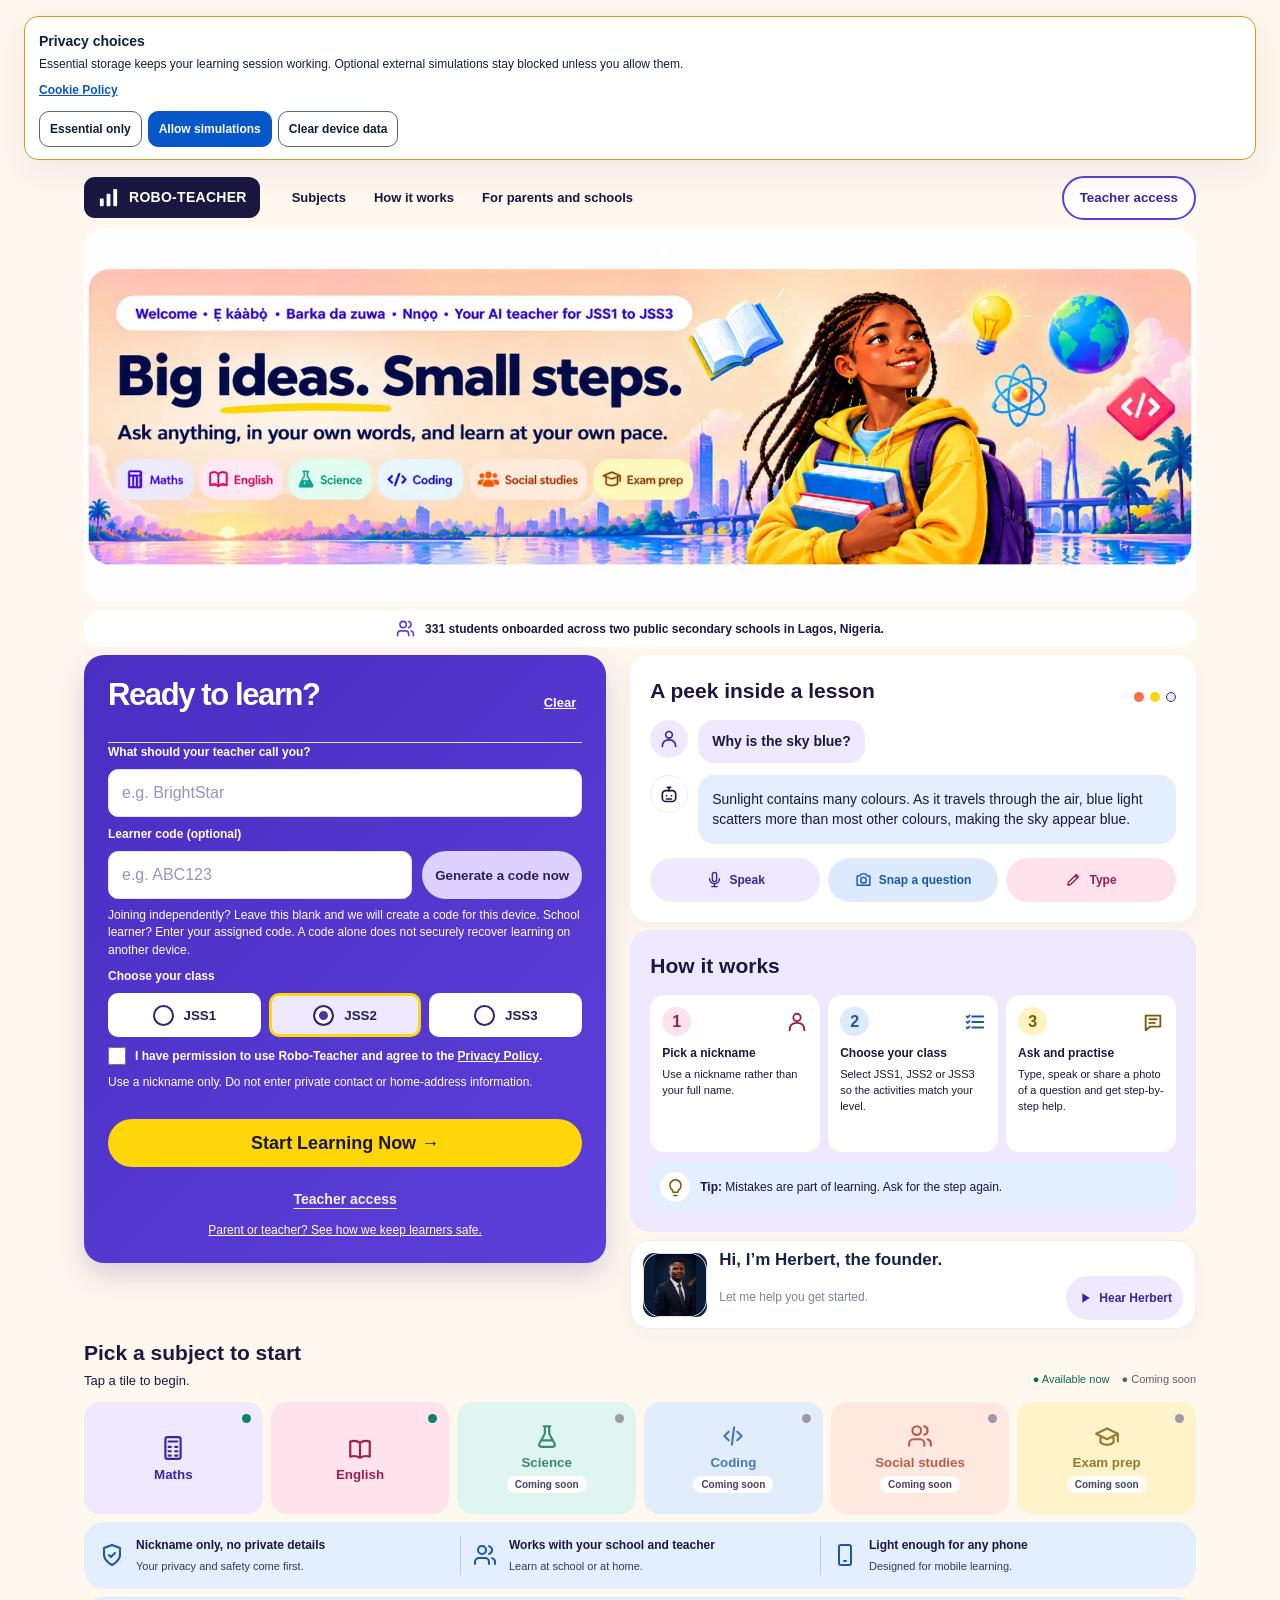
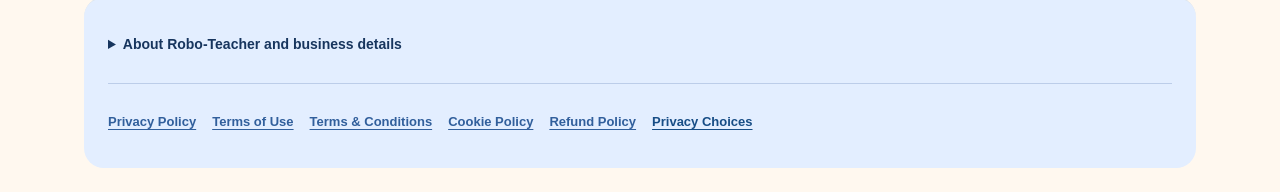
==== commit 66ff4c48: "Restore the general question prompt when resuming Maths lessons" ====
--- a/classroom/index.html
+++ b/classroom/index.html
@@ -100,7 +100,7 @@
             <button id="teacherMotion" class="icon-button" type="button" aria-pressed="true">Gesture motion</button>
             </div></details>
             <button id="readAnswer" class="icon-button read-answer" type="button" aria-label="Read the current answer aloud" disabled><span>Read answer</span></button>
-            <button id="toggleTeacher" class="icon-button" aria-controls="teacherPortrait" type="button" aria-label="Minimize teacher" aria-expanded="true">Hide teacher</button>
+            <button id="toggleTeacher" class="icon-button" aria-controls="teacherPortrait" type="button" aria-label="Hide teacher" aria-expanded="true">Hide teacher</button>
           </div>
           <p id="handsFreeHeard" class="hands-free-heard hidden" aria-live="polite"></p>
           <section id="handsFreeHelp" class="hands-free-help hidden" aria-labelledby="handsFreeHelpTitle"><strong id="handsFreeHelpTitle">Voice commands</strong><ul id="handsFreeHelpList"></ul></section>
@@ -138,7 +138,7 @@
           <div id="canvasEmpty" class="canvas-empty"><strong>Let’s work through it together</strong><p>Start your lesson above, or type, speak, or upload a Maths problem.</p><div class="canvas-entry-actions"><button type="button" data-classroom-action="question">Type a question</button><button type="button" data-classroom-action="micButton">Speak a question</button><button type="button" data-classroom-action="uploadButton">Upload a problem</button><button id="simpleEquationsExample" type="button">Try a simple equations example (English)</button></div></div>
           <div id="canvasWork" class="canvas-work hidden">
             <img id="problemPreview" alt="Learner's Maths problem" />
-            <div><div class="canvas-result-toolbar"><span id="canvasStatus" class="canvas-status">Image ready</span><span id="teachingStageMode" class="teaching-stage-mode">Lesson</span><span id="teachingMemoryStatus" class="teaching-memory-status">Learning your pace</span><button id="autoTeachToggle" type="button" class="auto-teach-toggle" aria-pressed="false">Auto Teach: Off</button><button id="backToWhiteboard" type="button" class="back-to-board hidden">← Back to Whiteboard</button></div><div id="canvasAnswer" class="canvas-answer"></div><nav id="lessonDirector" class="lesson-director hidden" aria-label="Lesson steps"><div class="lesson-progress"><strong id="lessonStepLabel">Step 1 of 1</strong><div id="lessonStepTrack" class="lesson-step-track" aria-hidden="true"></div></div><p id="lessonChoreographyHint" class="lesson-choreography-hint" aria-live="polite"></p><p id="lessonPauseNotice" class="lesson-pause-notice hidden" aria-live="polite"></p><div class="lesson-stage-actions" aria-label="Teaching options for this step"><button id="showStepVisual" type="button">Show step visual</button><button id="watchStepExample" type="button">Watch step example</button><button id="checkStepUnderstanding" type="button">Check this step</button></div><div class="lesson-controls"><button id="previousLessonStep" type="button">← Previous</button><button id="nextLessonStep" type="button" class="lesson-primary">Next →</button><button id="replayLessonStep" type="button">Replay step</button><button id="askLessonQuestion" type="button" class="lesson-question">Ask about this step</button><button id="returnToLesson" type="button" class="hidden">Return to previous lesson</button><button id="endLesson" type="button">End lesson</button></div></nav></div>
+            <div><div class="canvas-result-toolbar"><span id="canvasStatus" class="canvas-status">Image ready</span><span id="teachingStageMode" class="teaching-stage-mode">Lesson</span><span id="teachingMemoryStatus" class="teaching-memory-status">Learning your pace</span><button id="autoTeachToggle" type="button" class="auto-teach-toggle" aria-pressed="false">Auto Teach: Off</button><button id="backToWhiteboard" type="button" class="back-to-board hidden">← Back to Whiteboard</button></div><div id="canvasAnswer" class="canvas-answer" tabindex="-1"></div><nav id="lessonDirector" class="lesson-director hidden" aria-label="Lesson steps"><div class="lesson-progress"><strong id="lessonStepLabel" role="status" aria-atomic="true">Step 1 of 1</strong><div id="lessonStepTrack" class="lesson-step-track" aria-hidden="true"></div></div><p id="lessonChoreographyHint" class="lesson-choreography-hint" aria-live="polite"></p><p id="lessonPauseNotice" class="lesson-pause-notice hidden" aria-live="polite"></p><div class="lesson-stage-actions" aria-label="Teaching options for this step"><button id="showStepVisual" type="button">Show step visual</button><button id="watchStepExample" type="button">Watch step example</button><button id="checkStepUnderstanding" type="button">Check this step</button></div><div class="lesson-controls"><button id="previousLessonStep" type="button">← Previous</button><button id="nextLessonStep" type="button" class="lesson-primary">Next →</button><button id="replayLessonStep" type="button">Replay step</button><button id="askLessonQuestion" type="button" class="lesson-question">Ask about this step</button><button id="returnToLesson" type="button" class="hidden">Return to previous lesson</button><button id="endLesson" type="button">End lesson</button></div></nav></div>
           </div>
           <aside id="canvasVoiceAvatar" class="canvas-voice-avatar avatar-rig hidden" aria-label="AI teacher speaking">
             <div class="canvas-avatar-stage avatar-stage">
@@ -282,7 +282,7 @@
   <script src="/classroom/teacher_presence.js?v=20261116-maths-gesture-topics"></script>
   <script src="/classroom/geometry_visual.js?v=20261102-1"></script>
   <script src="/classroom/subject_teaching.js?v=20261107-reading-starter"></script>
-  <script src="/classroom/app.js?v=20261117-read-answer-ownership"></script>
+  <script src="/classroom/app.js?v=20261117-maths-question-prompt"></script>
   <script src="/classroom/classroom2-workspace.js?v=20261023-1"></script>
   <script src="/classroom/pitch-edition.js?v=20261028-2" defer></script>
   <script src="/classroom/option1-landing.js?v=20261106-english-entry" defer></script>
